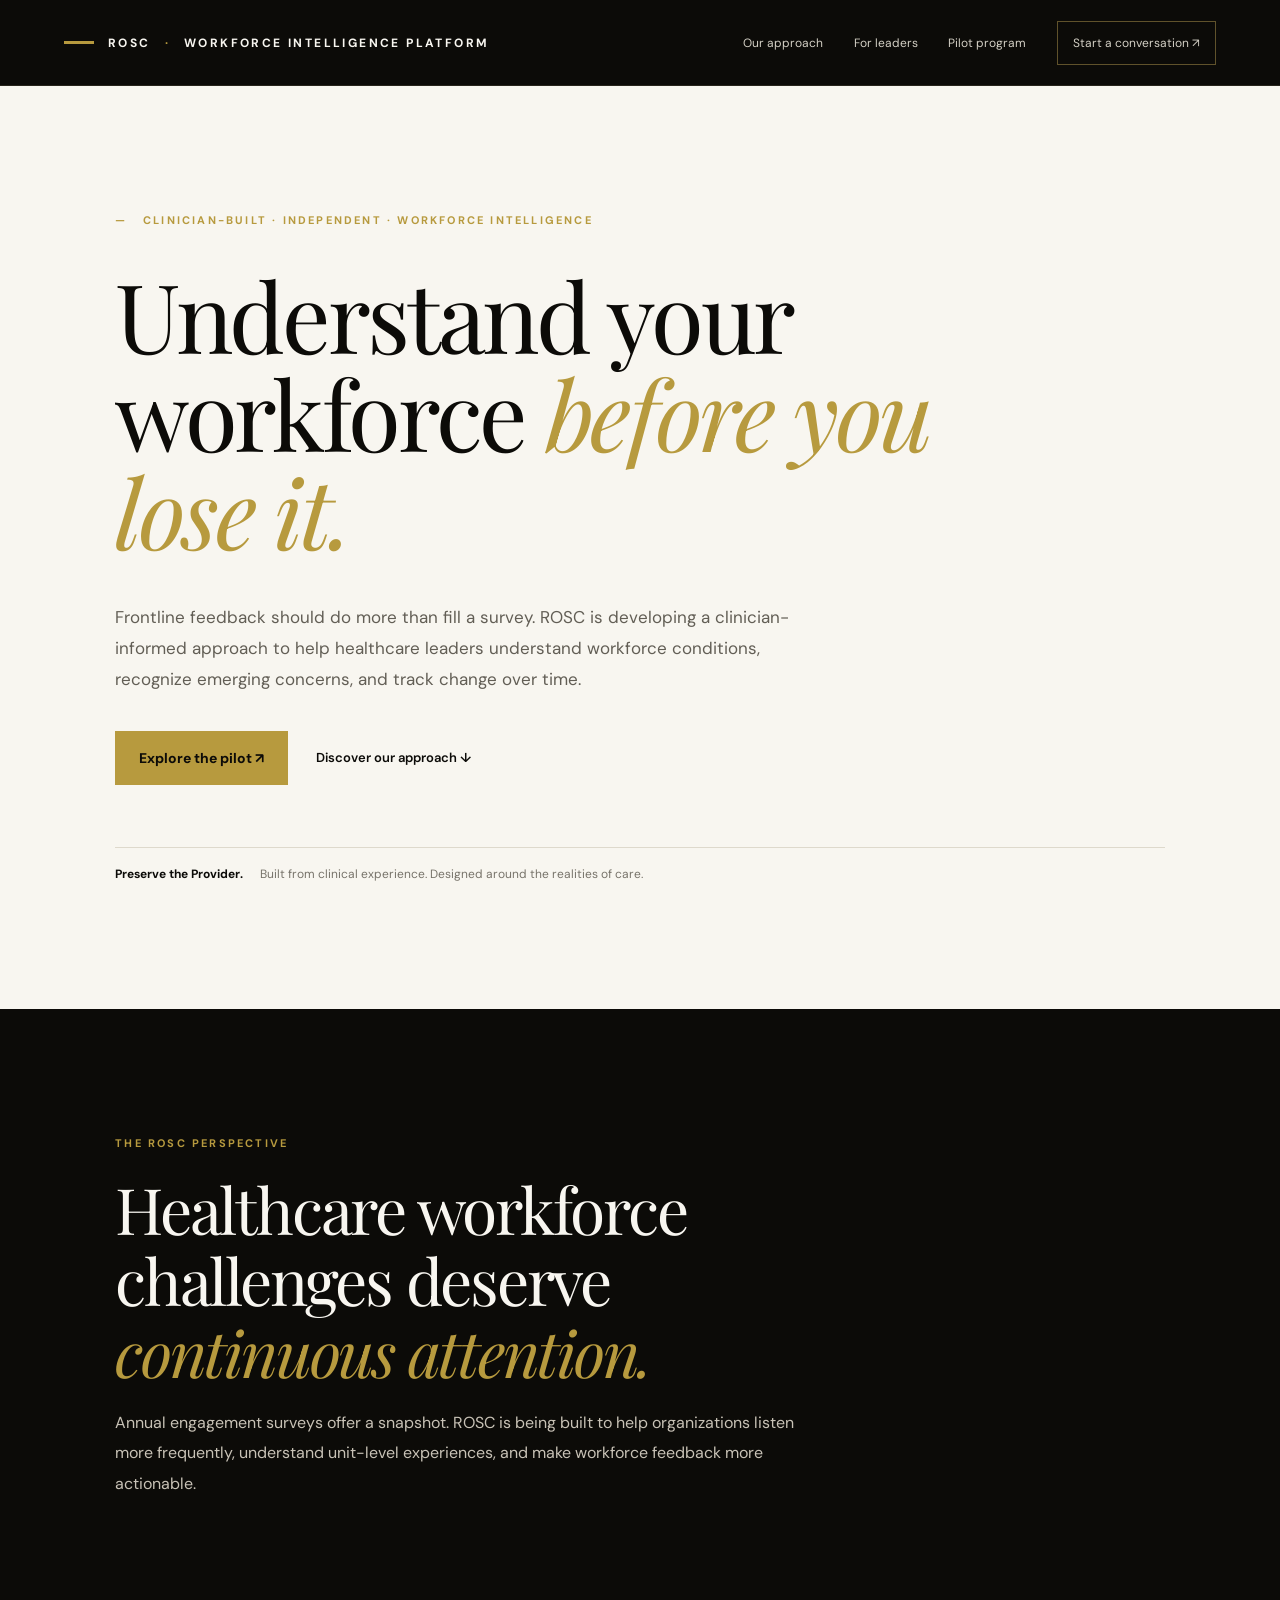
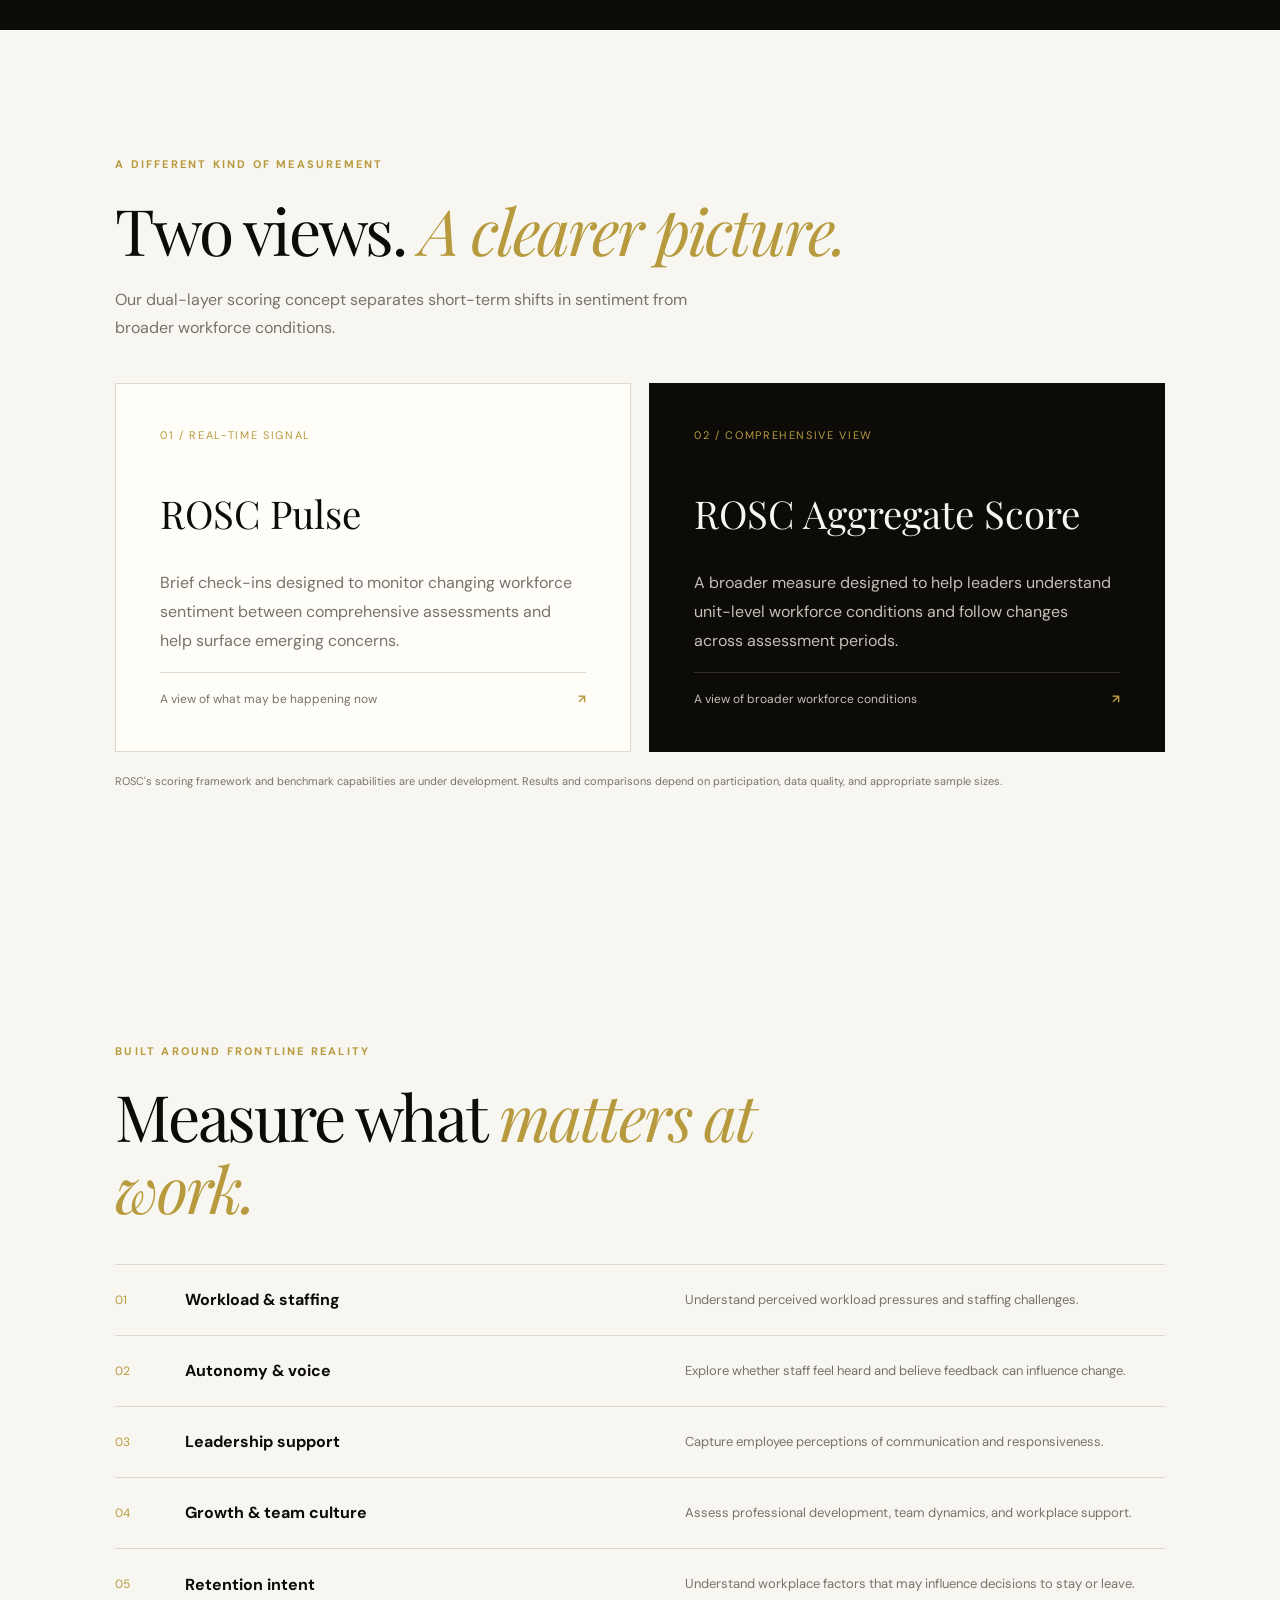
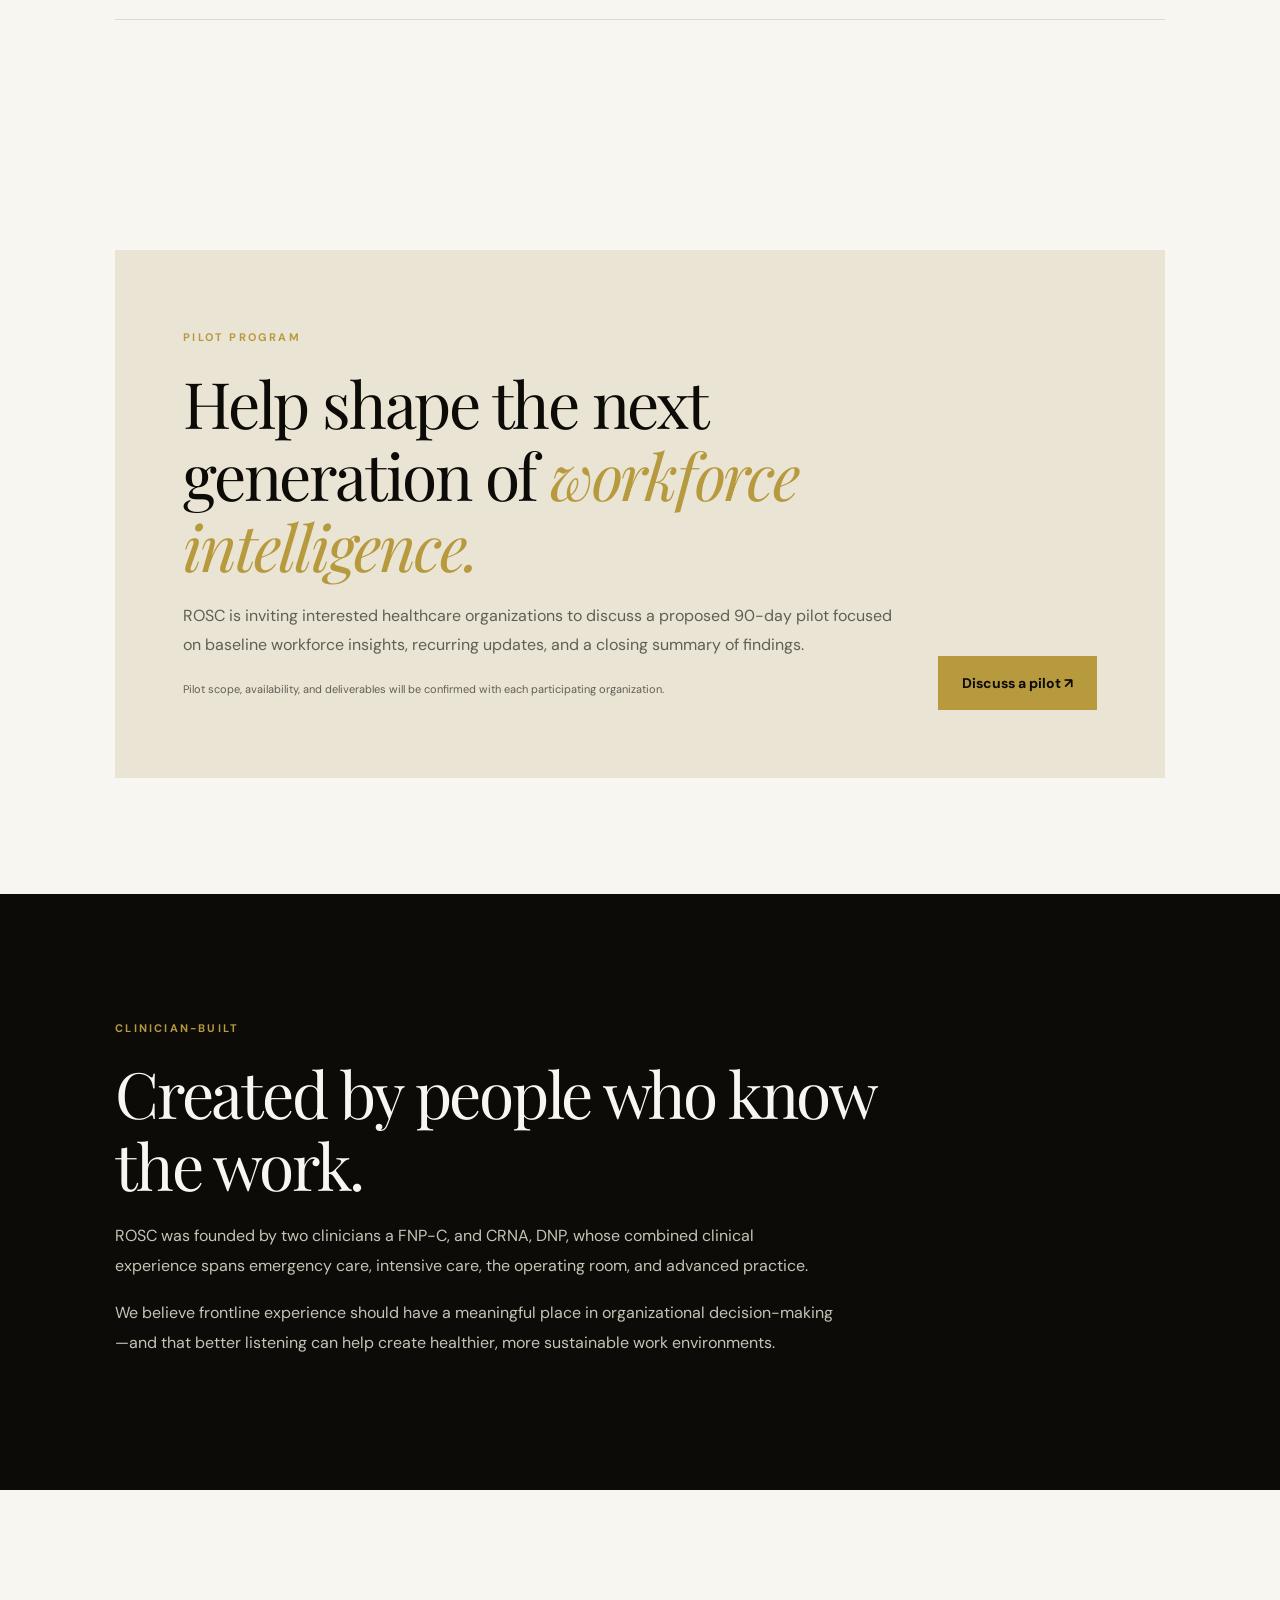
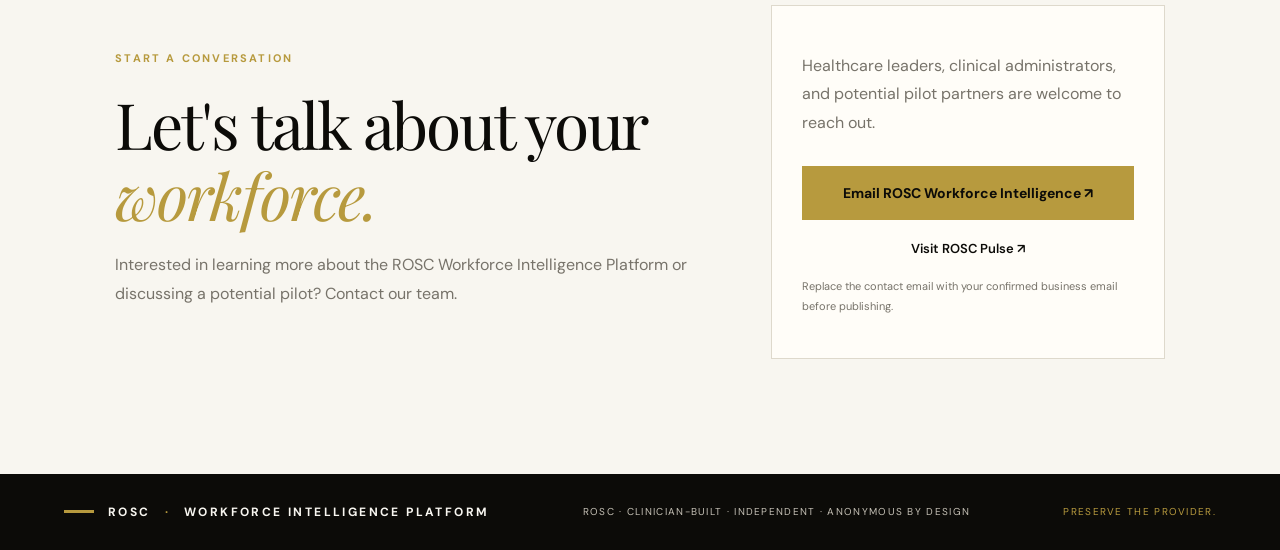
==== index.html @ c9c2f59e "Update index.html" ====
<!doctype html>
<html lang="en"><head>
<meta charset="utf-8"><meta name="viewport" content="width=device-width, initial-scale=1">
<meta name="theme-color" content="#0c0b08">
<meta name="description" content="ROSC Workforce Intelligence Platform helps healthcare organizations understand frontline workforce experiences.">
<title>ROSC Workforce Intelligence Platform | Preserve the Provider</title>
<link rel="preconnect" href="https://fonts.googleapis.com"><link rel="preconnect" href="https://fonts.gstatic.com" crossorigin>
<link href="https://fonts.googleapis.com/css2?family=DM+Sans:wght@400;500;600;700&family=Playfair+Display:wght@400;500&display=swap" rel="stylesheet">
<link rel="stylesheet" href="styles.css"></head><body>
<header class="header"><a class="brand" href="#home"><b></b> ROSC <i>·</i> WORKFORCE INTELLIGENCE PLATFORM</a>
<button class="menu" aria-expanded="false">Menu ☰</button><nav><a href="#approach">Our approach</a><a href="#leaders">For leaders</a><a href="#pilot">Pilot program</a><a class="navcta" href="#contact">Start a conversation ↗</a></nav></header>
<main>
<section class="hero section" id="home"><p class="eyebrow">— &nbsp; CLINICIAN-BUILT · INDEPENDENT · WORKFORCE INTELLIGENCE</p>
<h1>Understand your workforce <em>before you lose it.</em></h1>
<p class="lead">Frontline feedback should do more than fill a survey. ROSC is developing a clinician-informed approach to help healthcare leaders understand workforce conditions, recognize emerging concerns, and track change over time.</p>
<div class="actions"><a class="button" href="#pilot">Explore the pilot ↗</a><a class="textlink" href="#approach">Discover our approach ↓</a></div>
<p class="tagline"><strong>Preserve the Provider.</strong> Built from clinical experience. Designed around the realities of care.</p></section>
<section class="statement section"><p class="eyebrow">THE ROSC PERSPECTIVE</p><h2>Healthcare workforce challenges deserve <em>continuous attention.</em></h2><p>Annual engagement surveys offer a snapshot. ROSC is being built to help organizations listen more frequently, understand unit-level experiences, and make workforce feedback more actionable.</p></section>
<section class="section" id="approach"><div class="heading"><p class="eyebrow">A DIFFERENT KIND OF MEASUREMENT</p><h2>Two views. <em>A clearer picture.</em></h2><p>Our dual-layer scoring concept separates short-term shifts in sentiment from broader workforce conditions.</p></div>
<div class="cards"><article><small>01 / REAL-TIME SIGNAL</small><h3>ROSC Pulse</h3><p>Brief check-ins designed to monitor changing workforce sentiment between comprehensive assessments and help surface emerging concerns.</p><footer>A view of what may be happening now <b>↗</b></footer></article>
<article class="dark"><small>02 / COMPREHENSIVE VIEW</small><h3>ROSC Aggregate Score</h3><p>A broader measure designed to help leaders understand unit-level workforce conditions and follow changes across assessment periods.</p><footer>A view of broader workforce conditions <b>↗</b></footer></article></div>
<p class="fine">ROSC's scoring framework and benchmark capabilities are under development. Results and comparisons depend on participation, data quality, and appropriate sample sizes.</p></section>
<section class="section" id="leaders"><div class="heading"><p class="eyebrow">BUILT AROUND FRONTLINE REALITY</p><h2>Measure what <em>matters at work.</em></h2></div>
<div class="rows"><div><span>01</span><h3>Workload & staffing</h3><p>Understand perceived workload pressures and staffing challenges.</p></div><div><span>02</span><h3>Autonomy & voice</h3><p>Explore whether staff feel heard and believe feedback can influence change.</p></div><div><span>03</span><h3>Leadership support</h3><p>Capture employee perceptions of communication and responsiveness.</p></div><div><span>04</span><h3>Growth & team culture</h3><p>Assess professional development, team dynamics, and workplace support.</p></div><div><span>05</span><h3>Retention intent</h3><p>Understand workplace factors that may influence decisions to stay or leave.</p></div></div></section>
<section class="section" id="pilot"><div class="pilot"><div><p class="eyebrow">PILOT PROGRAM</p><h2>Help shape the next generation of <em>workforce intelligence.</em></h2><p>ROSC is inviting interested healthcare organizations to discuss a proposed 90-day pilot focused on baseline workforce insights, recurring updates, and a closing summary of findings.</p><p class="fine">Pilot scope, availability, and deliverables will be confirmed with each participating organization.</p></div><a class="button" href=mailto:roscwellness1@gmail.com>Discuss a pilot ↗</a></div></section>
<section class="section about"><p class="eyebrow">CLINICIAN-BUILT</p><h2>Created by people who know the work.</h2><p>ROSC was founded by two clinicians a FNP-C, and CRNA, DNP, whose combined clinical experience spans emergency care, intensive care, the operating room, and advanced practice.</p><p>We believe frontline experience should have a meaningful place in organizational decision-making—and that better listening can help create healthier, more sustainable work environments.</p></section>
<section class="section contact" id="contact"><div><p class="eyebrow">START A CONVERSATION</p><h2>Let's talk about your <em>workforce.</em></h2><p>Interested in learning more about the ROSC Workforce Intelligence Platform or discussing a potential pilot? Contact our team.</p></div><div class="contactbox"><p>Healthcare leaders, clinical administrators, and potential pilot partners are welcome to reach out.</p><a class="button full" href="mailto:hello@roscwellness.com?subject=ROSC%20Workforce%20Intelligence%20Platform%20Inquiry">Email ROSC Workforce Intelligence ↗</a><a class="textlink" href="https://rosc-survey-git-main-roscwellness1-6226s-projects.vercel.app/pulse" target="_blank" rel="noopener">Visit ROSC Pulse ↗</a><p class="fine">Replace the contact email with your confirmed business email before publishing.</p></div></section>
</main><footer class="sitefooter"><a class="brand" href="#home"><b></b> ROSC <i>·</i> WORKFORCE INTELLIGENCE PLATFORM</a><p>ROSC · CLINICIAN-BUILT · INDEPENDENT · ANONYMOUS BY DESIGN</p><span>PRESERVE THE PROVIDER.</span></footer><script src="script.js"></script></body></html>
---- styles.css ----
:root{--ink:#0c0b08;--cream:#f8f6f0;--gold:#b79a3e;--muted:#77736a;--line:#ded9cc;--white:#fffdf8}*{box-sizing:border-box}html{scroll-behavior:smooth;scroll-padding-top:80px}body{margin:0;background:var(--cream);color:var(--ink);font-family:"DM Sans",Arial,sans-serif}a{color:inherit;text-decoration:none}.header{min-height:86px;padding:0 clamp(22px,5vw,76px);display:flex;align-items:center;justify-content:space-between;gap:20px;background:var(--ink);color:var(--cream);border-bottom:1px solid #28251c}.brand{display:flex;align-items:center;gap:14px;font-size:12px;font-weight:700;letter-spacing:.2em;white-space:nowrap}.brand b{width:30px;height:3px;background:var(--gold);display:inline-block}.brand i{color:var(--gold);font-style:normal}.header nav{display:flex;align-items:center;gap:clamp(14px,2.4vw,32px);font-size:12px;color:#d4d0c5}.header nav a:hover,.textlink:hover{color:var(--gold)}.navcta{border:1px solid #60522b;padding:13px 15px}.menu{display:none}.section{padding:clamp(68px,9vw,128px) clamp(24px,9vw,140px)}.hero{min-height:630px;display:flex;flex-direction:column;justify-content:center;align-items:flex-start}.eyebrow{color:var(--gold);font-size:11px;line-height:1.6;font-weight:700;letter-spacing:.2em;text-transform:uppercase}.hero h1,h2{font-family:"Playfair Display",Georgia,serif;font-weight:400;letter-spacing:-.035em}.hero h1{max-width:920px;font-size:clamp(48px,7.5vw,98px);line-height:1.02;margin:25px 0}.hero h1 em,h2 em{color:var(--gold);font-weight:400}.lead{max-width:680px;color:#625e55;font-size:17px;line-height:1.85}.actions{display:flex;align-items:center;gap:28px;flex-wrap:wrap;margin-top:18px}.button{display:inline-flex;align-items:center;justify-content:center;padding:18px 24px;background:var(--gold);color:var(--ink);font-weight:700;font-size:14px}.button:hover{background:#c8aa4d}.textlink{font-size:13px;font-weight:600}.tagline{margin-top:62px;padding-top:18px;border-top:1px solid var(--line);width:100%;color:var(--muted);font-size:12px}.tagline strong{color:var(--ink);margin-right:14px}.statement,.about{background:var(--ink);color:var(--cream)}h2{font-size:clamp(38px,5.3vw,64px);line-height:1.12;margin:20px 0}.statement h2,.statement>p:last-child,.about>p:not(.eyebrow){max-width:720px}.statement>p:last-child,.about>p:not(.eyebrow){color:#c8c2b6;line-height:1.9}.heading{max-width:780px;margin-bottom:40px}.heading>p:last-child{color:var(--muted);line-height:1.8;max-width:600px}.cards{display:grid;grid-template-columns:1fr 1fr;gap:18px}.cards article{padding:clamp(24px,4vw,44px);border:1px solid var(--line);background:var(--white);min-height:320px;display:flex;flex-direction:column}.cards article.dark{background:var(--ink);color:var(--cream);border-color:var(--ink)}.cards small{color:var(--gold);font-size:11px;letter-spacing:.15em}.cards h3{font:400 clamp(29px,3vw,39px) "Playfair Display",Georgia,serif;margin:45px 0 14px}.cards article>p{color:var(--muted);line-height:1.8}.cards .dark>p{color:#c5c0b5}.cards footer{margin-top:auto;padding-top:18px;border-top:1px solid var(--line);font-size:12px;color:var(--muted);display:flex;justify-content:space-between;gap:10px}.cards .dark footer{border-color:#353127;color:#c5c0b5}.cards footer b{color:var(--gold)}.fine{font-size:11px;color:var(--muted);line-height:1.7;margin-top:20px}.rows{border-top:1px solid var(--line)}.rows>div{display:grid;grid-template-columns:50px 1fr 1fr;gap:20px;align-items:center;padding:24px 0;border-bottom:1px solid var(--line)}.rows span{color:var(--gold);font-size:12px}.rows h3{font-size:16px;margin:0}.rows p{color:var(--muted);font-size:13px;line-height:1.7;margin:0}.pilot{background:#eae4d4;padding:clamp(28px,6vw,68px);display:flex;align-items:flex-end;justify-content:space-between;gap:30px}.pilot>div{max-width:720px}.pilot p:not(.eyebrow){color:#625e55;line-height:1.8}.about h2{max-width:760px}.contact{display:grid;grid-template-columns:1.2fr .8fr;gap:65px;align-items:center}.contact>div>p:not(.eyebrow){color:var(--muted);line-height:1.8}.contactbox{border:1px solid var(--line);padding:30px;background:var(--white)}.contactbox>p:first-child{color:#625e55;line-height:1.7}.full{width:100%;margin:12px 0 20px}.contactbox .textlink{display:block;text-align:center}.sitefooter{background:var(--ink);color:var(--cream);padding:30px clamp(24px,5vw,76px);display:flex;align-items:center;justify-content:space-between;gap:20px;flex-wrap:wrap}.sitefooter p,.sitefooter>span{font-size:10px;letter-spacing:.13em;margin:0;color:#c5c0b5}.sitefooter>span{color:var(--gold)}@media(max-width:800px){.header{min-height:76px}.brand{font-size:10px;letter-spacing:.13em;gap:9px}.brand b{width:22px}.menu{display:block;background:none;border:1px solid #4d4737;color:var(--cream);padding:10px}.header nav{display:none;position:absolute;z-index:4;top:76px;left:0;right:0;background:var(--ink);padding:20px 24px 26px;flex-direction:column;align-items:stretch}.header nav.open{display:flex}.header nav a{padding:12px 0}.header nav .navcta{padding:14px}.hero{min-height:590px}.cards{grid-template-columns:1fr}.rows>div{grid-template-columns:30px 1fr;gap:10px 14px}.rows p{grid-column:2}.pilot{align-items:flex-start;flex-direction:column}.contact{grid-template-columns:1fr;gap:25px}.sitefooter{align-items:flex-start;flex-direction:column}}@media(prefers-reduced-motion:reduce){html{scroll-behavior:auto}}
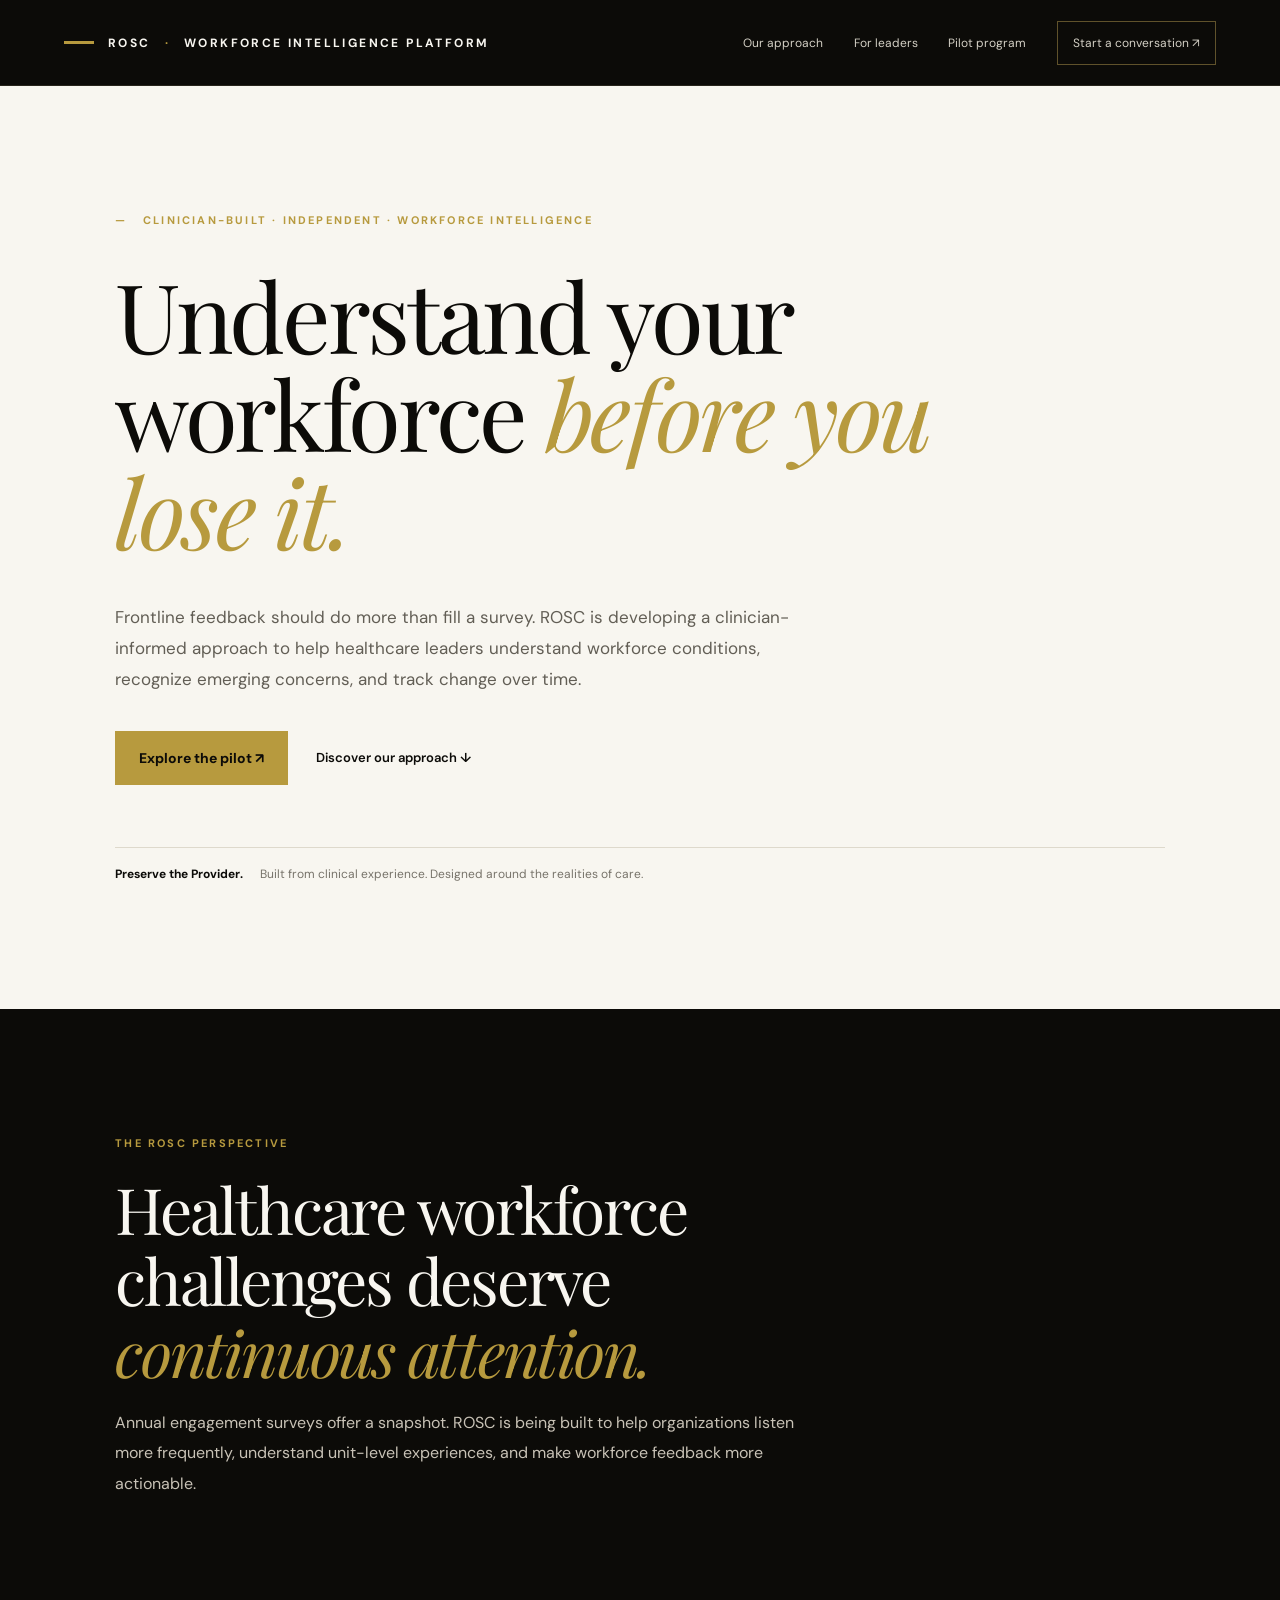
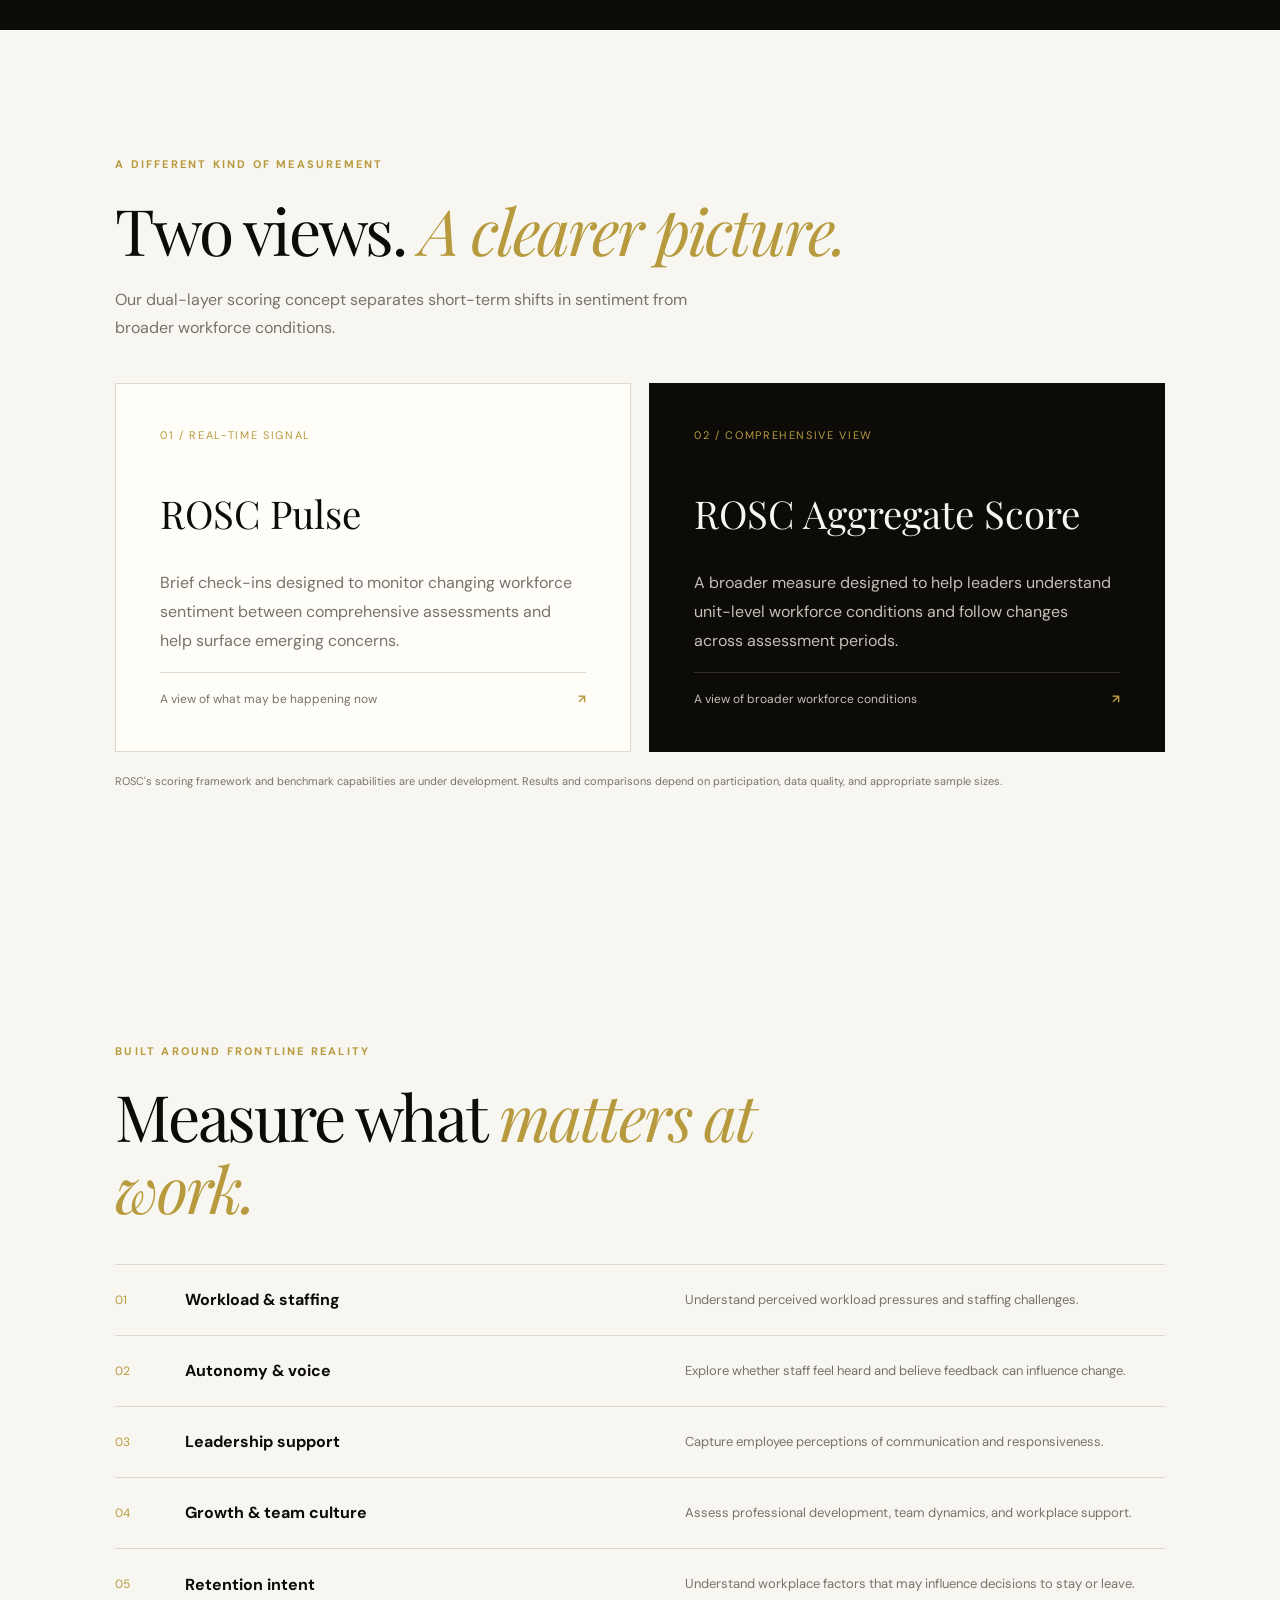
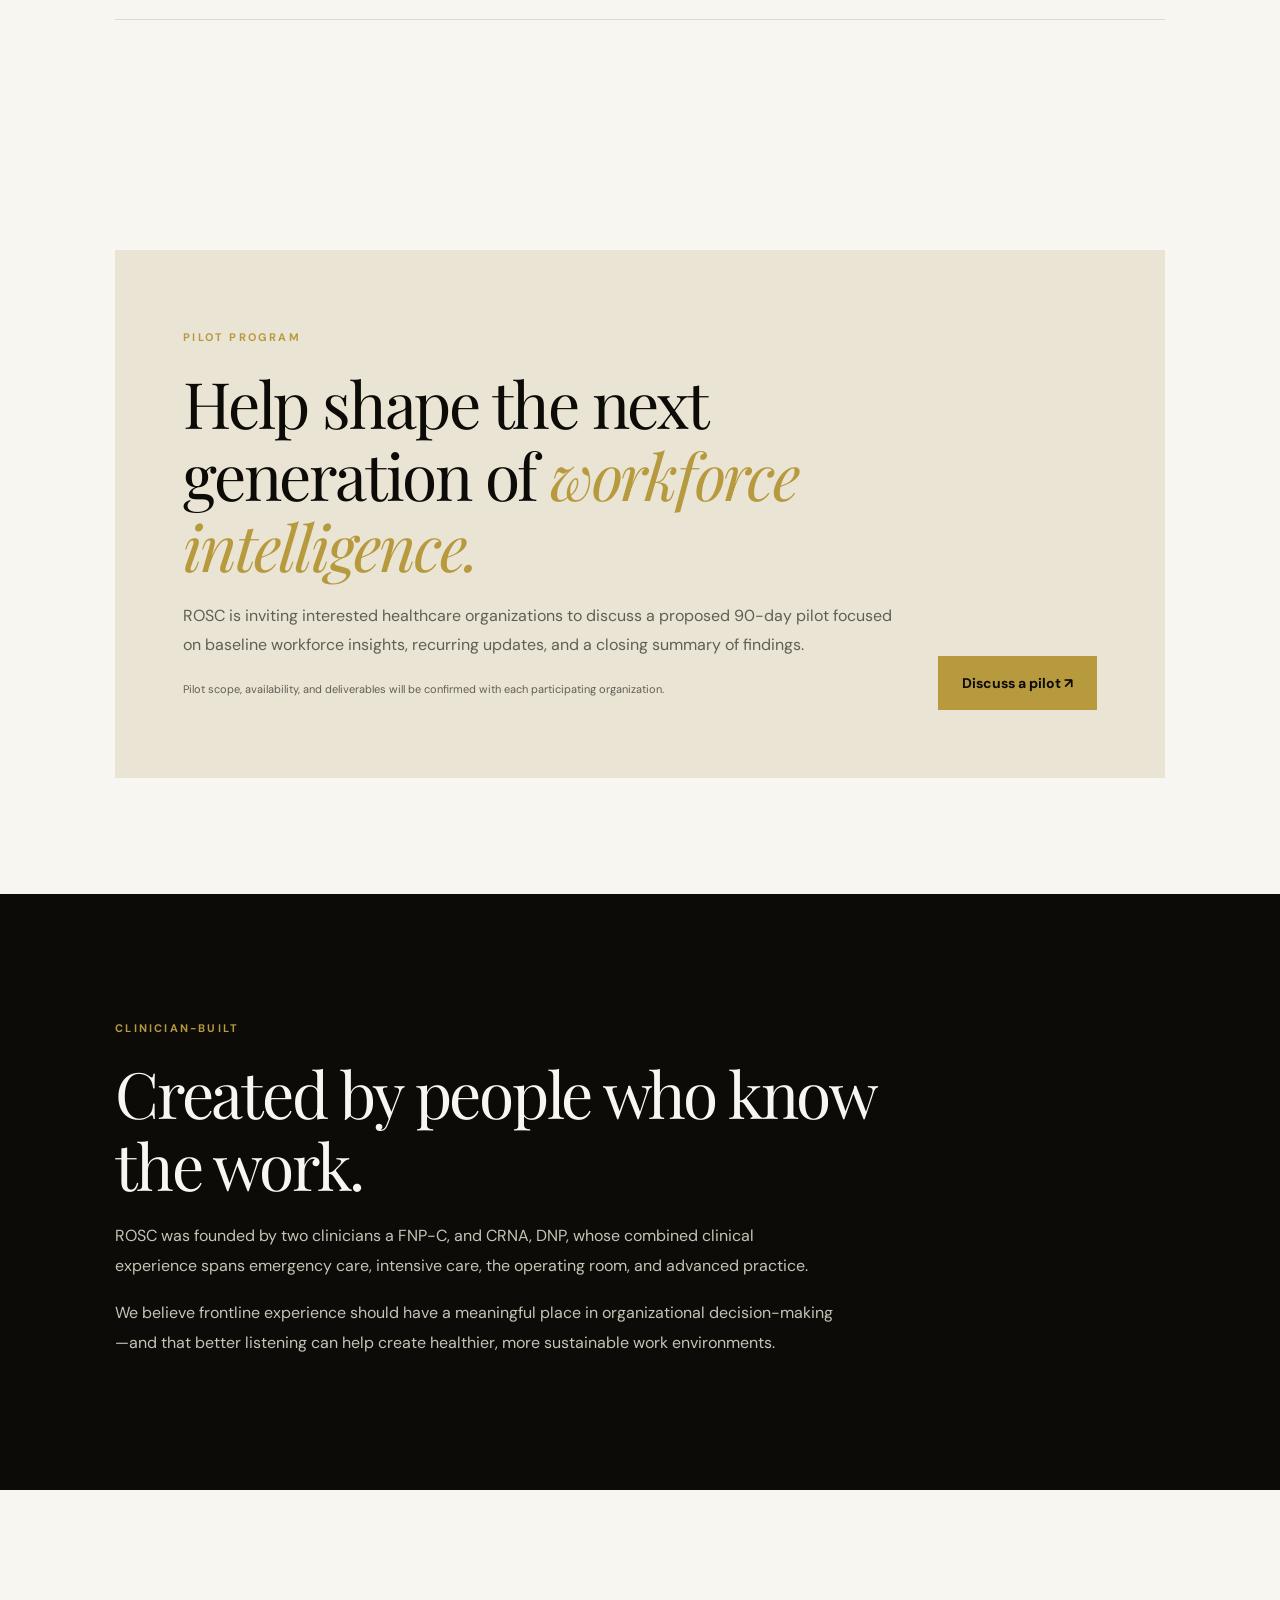
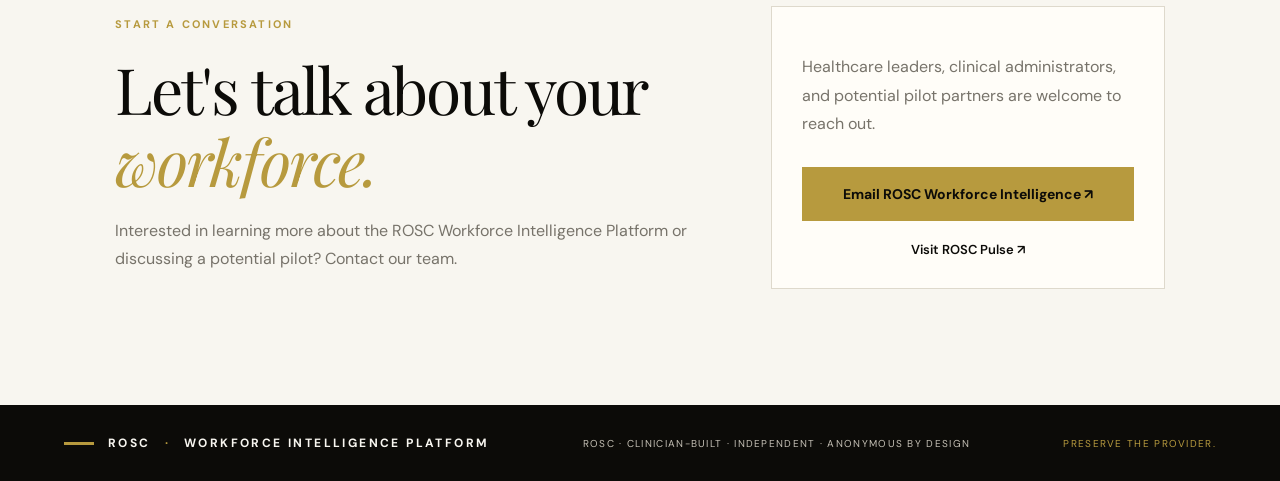
==== commit 96f8306e: "Update index.html" ====
--- a/index.html
+++ b/index.html
@@ -24,5 +24,5 @@
 <div class="rows"><div><span>01</span><h3>Workload & staffing</h3><p>Understand perceived workload pressures and staffing challenges.</p></div><div><span>02</span><h3>Autonomy & voice</h3><p>Explore whether staff feel heard and believe feedback can influence change.</p></div><div><span>03</span><h3>Leadership support</h3><p>Capture employee perceptions of communication and responsiveness.</p></div><div><span>04</span><h3>Growth & team culture</h3><p>Assess professional development, team dynamics, and workplace support.</p></div><div><span>05</span><h3>Retention intent</h3><p>Understand workplace factors that may influence decisions to stay or leave.</p></div></div></section>
 <section class="section" id="pilot"><div class="pilot"><div><p class="eyebrow">PILOT PROGRAM</p><h2>Help shape the next generation of <em>workforce intelligence.</em></h2><p>ROSC is inviting interested healthcare organizations to discuss a proposed 90-day pilot focused on baseline workforce insights, recurring updates, and a closing summary of findings.</p><p class="fine">Pilot scope, availability, and deliverables will be confirmed with each participating organization.</p></div><a class="button" href=mailto:roscwellness1@gmail.com>Discuss a pilot ↗</a></div></section>
 <section class="section about"><p class="eyebrow">CLINICIAN-BUILT</p><h2>Created by people who know the work.</h2><p>ROSC was founded by two clinicians a FNP-C, and CRNA, DNP, whose combined clinical experience spans emergency care, intensive care, the operating room, and advanced practice.</p><p>We believe frontline experience should have a meaningful place in organizational decision-making—and that better listening can help create healthier, more sustainable work environments.</p></section>
-<section class="section contact" id="contact"><div><p class="eyebrow">START A CONVERSATION</p><h2>Let's talk about your <em>workforce.</em></h2><p>Interested in learning more about the ROSC Workforce Intelligence Platform or discussing a potential pilot? Contact our team.</p></div><div class="contactbox"><p>Healthcare leaders, clinical administrators, and potential pilot partners are welcome to reach out.</p><a class="button full" href="mailto:hello@roscwellness.com?subject=ROSC%20Workforce%20Intelligence%20Platform%20Inquiry">Email ROSC Workforce Intelligence ↗</a><a class="textlink" href="https://rosc-survey-git-main-roscwellness1-6226s-projects.vercel.app/pulse" target="_blank" rel="noopener">Visit ROSC Pulse ↗</a><p class="fine">Replace the contact email with your confirmed business email before publishing.</p></div></section>
+<section class="section contact" id="contact"><div><p class="eyebrow">START A CONVERSATION</p><h2>Let's talk about your <em>workforce.</em></h2><p>Interested in learning more about the ROSC Workforce Intelligence Platform or discussing a potential pilot? Contact our team.</p></div><div class="contactbox"><p>Healthcare leaders, clinical administrators, and potential pilot partners are welcome to reach out.</p><a class="button full" href="mailto:roscwellness1@gmail.com?subject=ROSC%20Workforce%20Intelligence%20Platform%20Inquiry">Email ROSC Workforce Intelligence ↗</a><a class="textlink" href="https://rosc-survey-git-main-roscwellness1-6226s-projects.vercel.app/pulse" target="_blank" rel="noopener">Visit ROSC Pulse ↗</a></div></section>
 </main><footer class="sitefooter"><a class="brand" href="#home"><b></b> ROSC <i>·</i> WORKFORCE INTELLIGENCE PLATFORM</a><p>ROSC · CLINICIAN-BUILT · INDEPENDENT · ANONYMOUS BY DESIGN</p><span>PRESERVE THE PROVIDER.</span></footer><script src="script.js"></script></body></html>
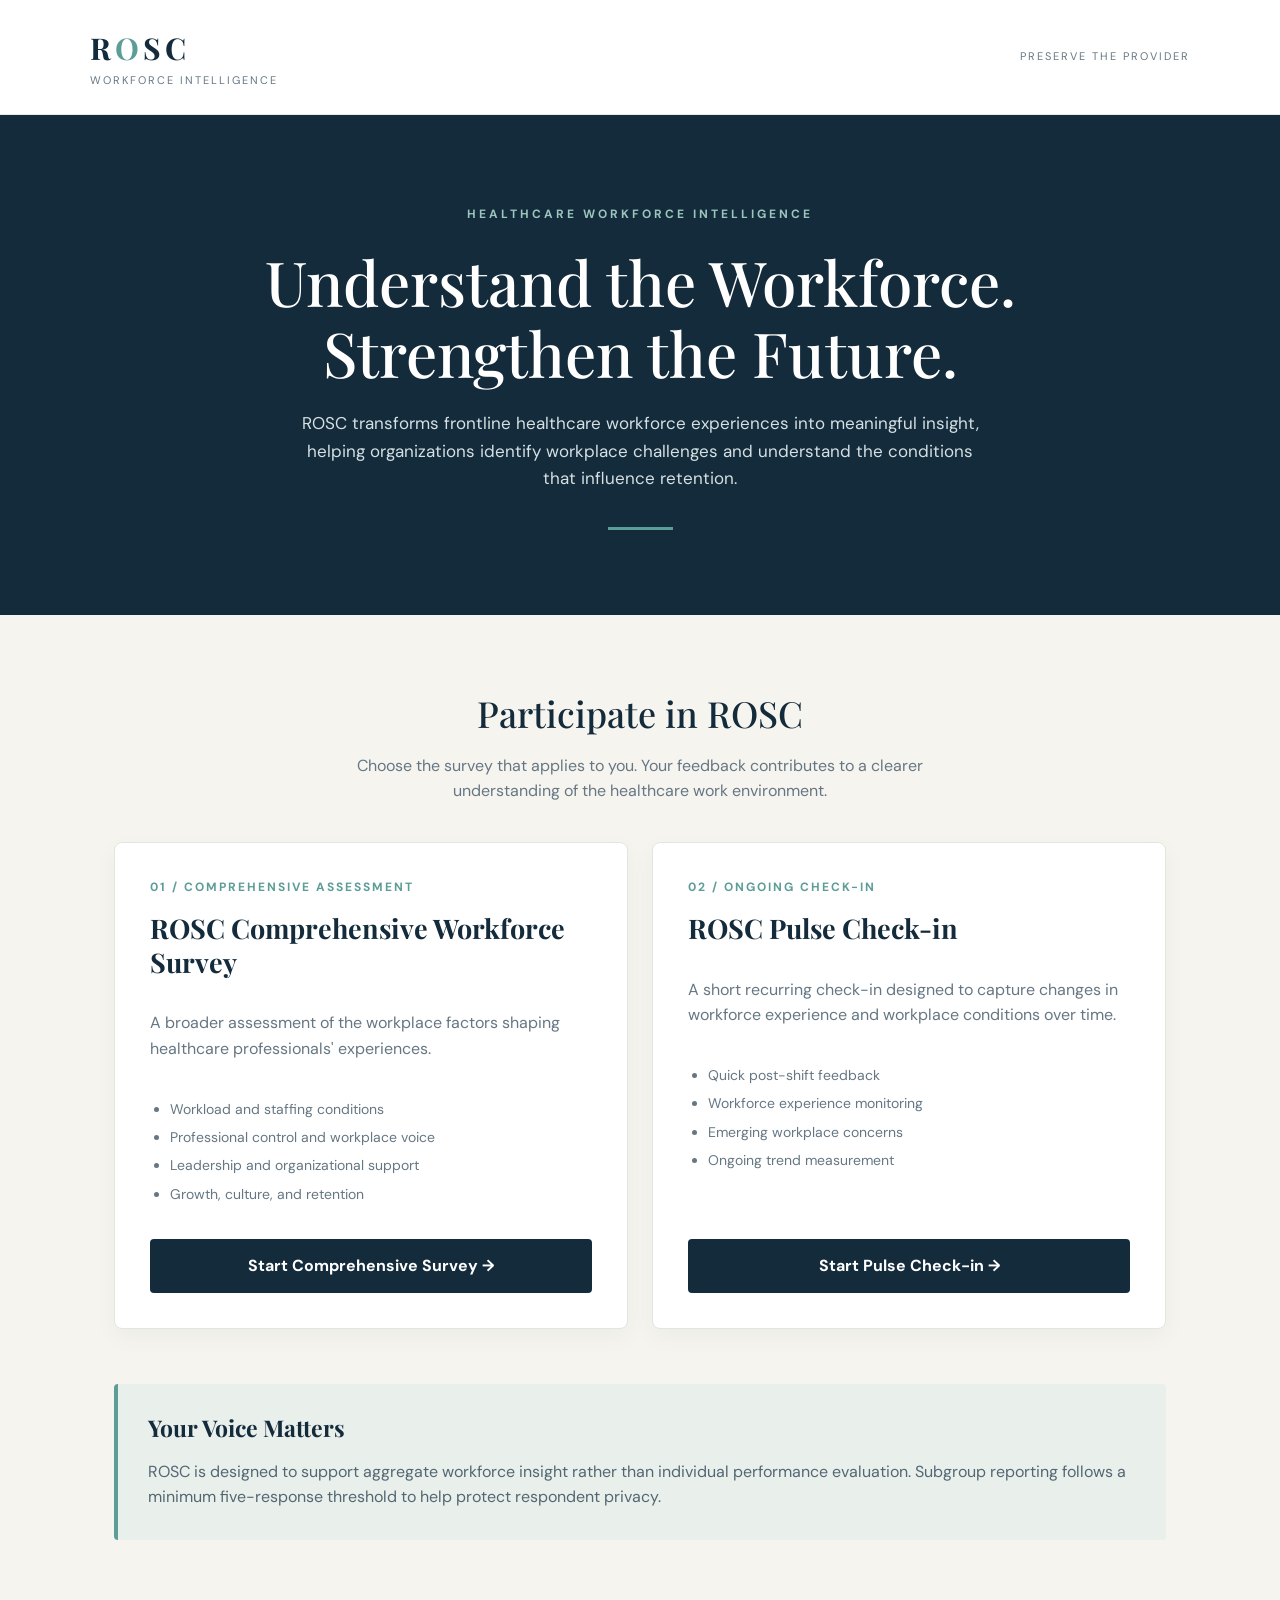
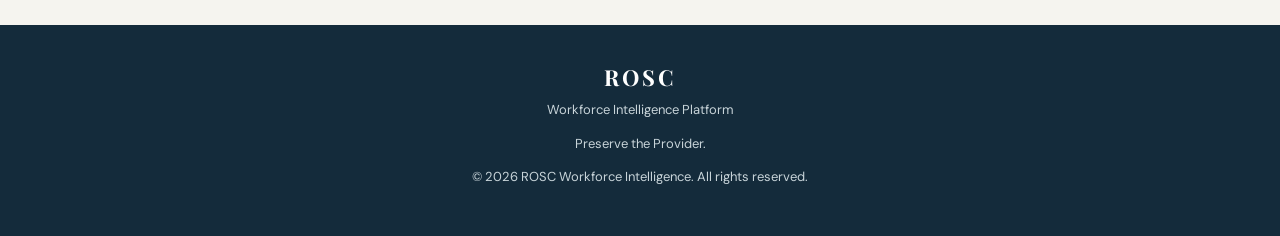
==== commit 0f8eedcb: "Update index.html Redesign ROSC homepage with survey links" ====
--- a/index.html
+++ b/index.html
@@ -1,28 +1,309 @@
-<!doctype html>
-<html lang="en"><head>
-<meta charset="utf-8"><meta name="viewport" content="width=device-width, initial-scale=1">
-<meta name="theme-color" content="#0c0b08">
-<meta name="description" content="ROSC Workforce Intelligence Platform helps healthcare organizations understand frontline workforce experiences.">
-<title>ROSC Workforce Intelligence Platform | Preserve the Provider</title>
-<link rel="preconnect" href="https://fonts.googleapis.com"><link rel="preconnect" href="https://fonts.gstatic.com" crossorigin>
-<link href="https://fonts.googleapis.com/css2?family=DM+Sans:wght@400;500;600;700&family=Playfair+Display:wght@400;500&display=swap" rel="stylesheet">
-<link rel="stylesheet" href="styles.css"></head><body>
-<header class="header"><a class="brand" href="#home"><b></b> ROSC <i>·</i> WORKFORCE INTELLIGENCE PLATFORM</a>
-<button class="menu" aria-expanded="false">Menu ☰</button><nav><a href="#approach">Our approach</a><a href="#leaders">For leaders</a><a href="#pilot">Pilot program</a><a class="navcta" href="#contact">Start a conversation ↗</a></nav></header>
-<main>
-<section class="hero section" id="home"><p class="eyebrow">— &nbsp; CLINICIAN-BUILT · INDEPENDENT · WORKFORCE INTELLIGENCE</p>
-<h1>Understand your workforce <em>before you lose it.</em></h1>
-<p class="lead">Frontline feedback should do more than fill a survey. ROSC is developing a clinician-informed approach to help healthcare leaders understand workforce conditions, recognize emerging concerns, and track change over time.</p>
-<div class="actions"><a class="button" href="#pilot">Explore the pilot ↗</a><a class="textlink" href="#approach">Discover our approach ↓</a></div>
-<p class="tagline"><strong>Preserve the Provider.</strong> Built from clinical experience. Designed around the realities of care.</p></section>
-<section class="statement section"><p class="eyebrow">THE ROSC PERSPECTIVE</p><h2>Healthcare workforce challenges deserve <em>continuous attention.</em></h2><p>Annual engagement surveys offer a snapshot. ROSC is being built to help organizations listen more frequently, understand unit-level experiences, and make workforce feedback more actionable.</p></section>
-<section class="section" id="approach"><div class="heading"><p class="eyebrow">A DIFFERENT KIND OF MEASUREMENT</p><h2>Two views. <em>A clearer picture.</em></h2><p>Our dual-layer scoring concept separates short-term shifts in sentiment from broader workforce conditions.</p></div>
-<div class="cards"><article><small>01 / REAL-TIME SIGNAL</small><h3>ROSC Pulse</h3><p>Brief check-ins designed to monitor changing workforce sentiment between comprehensive assessments and help surface emerging concerns.</p><footer>A view of what may be happening now <b>↗</b></footer></article>
-<article class="dark"><small>02 / COMPREHENSIVE VIEW</small><h3>ROSC Aggregate Score</h3><p>A broader measure designed to help leaders understand unit-level workforce conditions and follow changes across assessment periods.</p><footer>A view of broader workforce conditions <b>↗</b></footer></article></div>
-<p class="fine">ROSC's scoring framework and benchmark capabilities are under development. Results and comparisons depend on participation, data quality, and appropriate sample sizes.</p></section>
-<section class="section" id="leaders"><div class="heading"><p class="eyebrow">BUILT AROUND FRONTLINE REALITY</p><h2>Measure what <em>matters at work.</em></h2></div>
-<div class="rows"><div><span>01</span><h3>Workload & staffing</h3><p>Understand perceived workload pressures and staffing challenges.</p></div><div><span>02</span><h3>Autonomy & voice</h3><p>Explore whether staff feel heard and believe feedback can influence change.</p></div><div><span>03</span><h3>Leadership support</h3><p>Capture employee perceptions of communication and responsiveness.</p></div><div><span>04</span><h3>Growth & team culture</h3><p>Assess professional development, team dynamics, and workplace support.</p></div><div><span>05</span><h3>Retention intent</h3><p>Understand workplace factors that may influence decisions to stay or leave.</p></div></div></section>
-<section class="section" id="pilot"><div class="pilot"><div><p class="eyebrow">PILOT PROGRAM</p><h2>Help shape the next generation of <em>workforce intelligence.</em></h2><p>ROSC is inviting interested healthcare organizations to discuss a proposed 90-day pilot focused on baseline workforce insights, recurring updates, and a closing summary of findings.</p><p class="fine">Pilot scope, availability, and deliverables will be confirmed with each participating organization.</p></div><a class="button" href=mailto:roscwellness1@gmail.com>Discuss a pilot ↗</a></div></section>
-<section class="section about"><p class="eyebrow">CLINICIAN-BUILT</p><h2>Created by people who know the work.</h2><p>ROSC was founded by two clinicians a FNP-C, and CRNA, DNP, whose combined clinical experience spans emergency care, intensive care, the operating room, and advanced practice.</p><p>We believe frontline experience should have a meaningful place in organizational decision-making—and that better listening can help create healthier, more sustainable work environments.</p></section>
-<section class="section contact" id="contact"><div><p class="eyebrow">START A CONVERSATION</p><h2>Let's talk about your <em>workforce.</em></h2><p>Interested in learning more about the ROSC Workforce Intelligence Platform or discussing a potential pilot? Contact our team.</p></div><div class="contactbox"><p>Healthcare leaders, clinical administrators, and potential pilot partners are welcome to reach out.</p><a class="button full" href="mailto:roscwellness1@gmail.com?subject=ROSC%20Workforce%20Intelligence%20Platform%20Inquiry">Email ROSC Workforce Intelligence ↗</a><a class="textlink" href="https://rosc-survey-git-main-roscwellness1-6226s-projects.vercel.app/pulse" target="_blank" rel="noopener">Visit ROSC Pulse ↗</a></div></section>
-</main><footer class="sitefooter"><a class="brand" href="#home"><b></b> ROSC <i>·</i> WORKFORCE INTELLIGENCE PLATFORM</a><p>ROSC · CLINICIAN-BUILT · INDEPENDENT · ANONYMOUS BY DESIGN</p><span>PRESERVE THE PROVIDER.</span></footer><script src="script.js"></script></body></html>
+
+<!DOCTYPE html>
+<html lang="en">
+<head>
+  <meta charset="UTF-8">
+  <meta name="viewport" content="width=device-width, initial-scale=1.0">
+  <meta name="description" content="ROSC Workforce Intelligence helps healthcare organizations understand workforce conditions, identify burnout drivers, and strengthen provider retention.">
+  <title>ROSC | Workforce Intelligence</title>
+  <link rel="preconnect" href="https://fonts.googleapis.com">
+  <link rel="preconnect" href="https://fonts.gstatic.com" crossorigin>
+  <link href="https://fonts.googleapis.com/css2?family=DM+Sans:wght@400;500;600;700&family=Playfair+Display:wght@500;600;700&display=swap" rel="stylesheet">
+  <style>
+    :root {
+      --navy: #142b3b;
+      --navy-light: #203e50;
+      --teal: #5d9d98;
+      --cream: #f5f4ef;
+      --white: #ffffff;
+      --muted: #667783;
+    }
+
+    * { box-sizing: border-box; }
+
+    body {
+      margin: 0;
+      font-family: 'DM Sans', sans-serif;
+      color: var(--navy);
+      background: var(--cream);
+      line-height: 1.6;
+    }
+
+    header {
+      padding: 24px 7%;
+      display: flex;
+      justify-content: space-between;
+      align-items: center;
+      background: var(--white);
+      border-bottom: 1px solid #e7e9e7;
+    }
+
+    .brand {
+      font-family: 'Playfair Display', serif;
+      font-size: 30px;
+      font-weight: 700;
+      letter-spacing: 4px;
+    }
+
+    .brand span { color: var(--teal); }
+
+    .tagline {
+      font-size: 11px;
+      letter-spacing: 2px;
+      color: var(--muted);
+      text-transform: uppercase;
+    }
+
+    .hero {
+      background: var(--navy);
+      color: white;
+      padding: 90px 8% 85px;
+      text-align: center;
+    }
+
+    .eyebrow {
+      color: #9bc5bd;
+      text-transform: uppercase;
+      letter-spacing: 3px;
+      font-size: 12px;
+      font-weight: 700;
+    }
+
+    h1 {
+      font-family: 'Playfair Display', serif;
+      font-size: clamp(38px, 6vw, 62px);
+      line-height: 1.15;
+      max-width: 850px;
+      margin: 22px auto;
+      font-weight: 500;
+    }
+
+    .hero p {
+      max-width: 680px;
+      margin: 0 auto;
+      color: #d4e0e3;
+      font-size: 17px;
+    }
+
+    .hero-line {
+      width: 65px;
+      height: 3px;
+      background: var(--teal);
+      margin: 35px auto 0;
+    }
+
+    main {
+      max-width: 1100px;
+      margin: auto;
+      padding: 70px 24px 85px;
+    }
+
+    .section-heading { text-align: center; margin-bottom: 38px; }
+
+    h2 {
+      font-family: 'Playfair Display', serif;
+      font-size: 36px;
+      font-weight: 500;
+      margin: 0 0 10px;
+    }
+
+    .section-heading p {
+      color: var(--muted);
+      max-width: 620px;
+      margin: auto;
+    }
+
+    .survey-grid {
+      display: grid;
+      grid-template-columns: repeat(2, minmax(0, 1fr));
+      gap: 24px;
+    }
+
+    .survey-card {
+      background: white;
+      border: 1px solid #e2e6e3;
+      border-radius: 8px;
+      padding: 35px;
+      display: flex;
+      flex-direction: column;
+      min-height: 330px;
+      box-shadow: 0 8px 25px rgba(20,43,59,.04);
+    }
+
+    .number {
+      color: var(--teal);
+      font-size: 12px;
+      font-weight: 700;
+      letter-spacing: 2px;
+      text-transform: uppercase;
+    }
+
+    h3 {
+      font-family: 'Playfair Display', serif;
+      font-size: 27px;
+      line-height: 1.25;
+      margin: 15px 0;
+    }
+
+    .survey-card p { color: var(--muted); }
+
+    .survey-card ul {
+      padding-left: 20px;
+      color: var(--muted);
+      font-size: 14px;
+      margin-bottom: 28px;
+    }
+
+    .survey-card li { margin: 6px 0; }
+
+    .survey-link {
+      display: inline-block;
+      margin-top: auto;
+      padding: 14px 20px;
+      text-align: center;
+      text-decoration: none;
+      color: white;
+      background: var(--navy);
+      border-radius: 4px;
+      font-weight: 700;
+      transition: background .2s ease;
+    }
+
+    .survey-link:hover { background: var(--teal); }
+
+    .survey-link:focus-visible {
+      outline: 3px solid var(--teal);
+      outline-offset: 4px;
+    }
+
+    .privacy {
+      margin-top: 55px;
+      padding: 30px;
+      background: #e9efeb;
+      border-left: 4px solid var(--teal);
+      border-radius: 4px;
+    }
+
+    .privacy h3 { font-size: 23px; margin-top: 0; }
+    .privacy p { color: #536773; margin-bottom: 0; }
+
+    footer {
+      background: var(--navy);
+      color: #c8d4d9;
+      text-align: center;
+      padding: 35px 20px;
+      font-size: 13px;
+    }
+
+    footer strong {
+      display: block;
+      color: white;
+      font-family: 'Playfair Display', serif;
+      font-size: 22px;
+      letter-spacing: 3px;
+      margin-bottom: 5px;
+    }
+
+    @media (max-width: 700px) {
+      header { padding: 20px 6%; }
+      .survey-grid { grid-template-columns: 1fr; }
+      .hero { padding: 70px 7%; }
+      main { padding: 55px 18px; }
+      .survey-card { padding: 27px; }
+      .tagline { font-size: 9px; letter-spacing: 1px; }
+    }
+  </style>
+</head>
+
+<body>
+  <header>
+    <div>
+      <div class="brand">R<span>O</span>SC</div>
+      <div class="tagline">Workforce Intelligence</div>
+    </div>
+    <div class="tagline">Preserve the Provider</div>
+  </header>
+
+  <section class="hero">
+    <div class="eyebrow">Healthcare Workforce Intelligence</div>
+    <h1>Understand the Workforce.<br>Strengthen the Future.</h1>
+    <p>
+      ROSC transforms frontline healthcare workforce experiences into
+      meaningful insight, helping organizations identify workplace
+      challenges and understand the conditions that influence retention.
+    </p>
+    <div class="hero-line"></div>
+  </section>
+
+  <main>
+    <section class="section-heading">
+      <h2>Participate in ROSC</h2>
+      <p>
+        Choose the survey that applies to you. Your feedback contributes
+        to a clearer understanding of the healthcare work environment.
+      </p>
+    </section>
+
+    <section class="survey-grid">
+      <article class="survey-card">
+        <div class="number">01 / Comprehensive Assessment</div>
+        <h3>ROSC Comprehensive Workforce Survey</h3>
+        <p>
+          A broader assessment of the workplace factors shaping
+          healthcare professionals' experiences.
+        </p>
+        <ul>
+          <li>Workload and staffing conditions</li>
+          <li>Professional control and workplace voice</li>
+          <li>Leadership and organizational support</li>
+          <li>Growth, culture, and retention</li>
+        </ul>
+        <a class="survey-link"
+           href="/survey/"
+           target="_blank"
+           rel="noopener">
+          Start Comprehensive Survey →
+        </a>
+      </article>
+
+      <article class="survey-card">
+        <div class="number">02 / Ongoing Check-in</div>
+        <h3>ROSC Pulse Check-in</h3>
+        <p>
+          A short recurring check-in designed to capture changes in
+          workforce experience and workplace conditions over time.
+        </p>
+        <ul>
+          <li>Quick post-shift feedback</li>
+          <li>Workforce experience monitoring</li>
+          <li>Emerging workplace concerns</li>
+          <li>Ongoing trend measurement</li>
+        </ul>
+        <a class="survey-link"
+           href="/pulse/"
+           target="_blank"
+           rel="noopener">
+          Start Pulse Check-in →
+        </a>
+      </article>
+    </section>
+
+    <section class="privacy">
+      <h3>Your Voice Matters</h3>
+      <p>
+        ROSC is designed to support aggregate workforce insight rather
+        than individual performance evaluation. Subgroup reporting
+        follows a minimum five-response threshold to help protect
+        respondent privacy.
+      </p>
+    </section>
+  </main>
+
+  <footer>
+    <strong>ROSC</strong>
+    Workforce Intelligence Platform
+    <p>Preserve the Provider.</p>
+    <p>© 2026 ROSC Workforce Intelligence. All rights reserved.</p>
+  </footer>
+</body>
+</html>
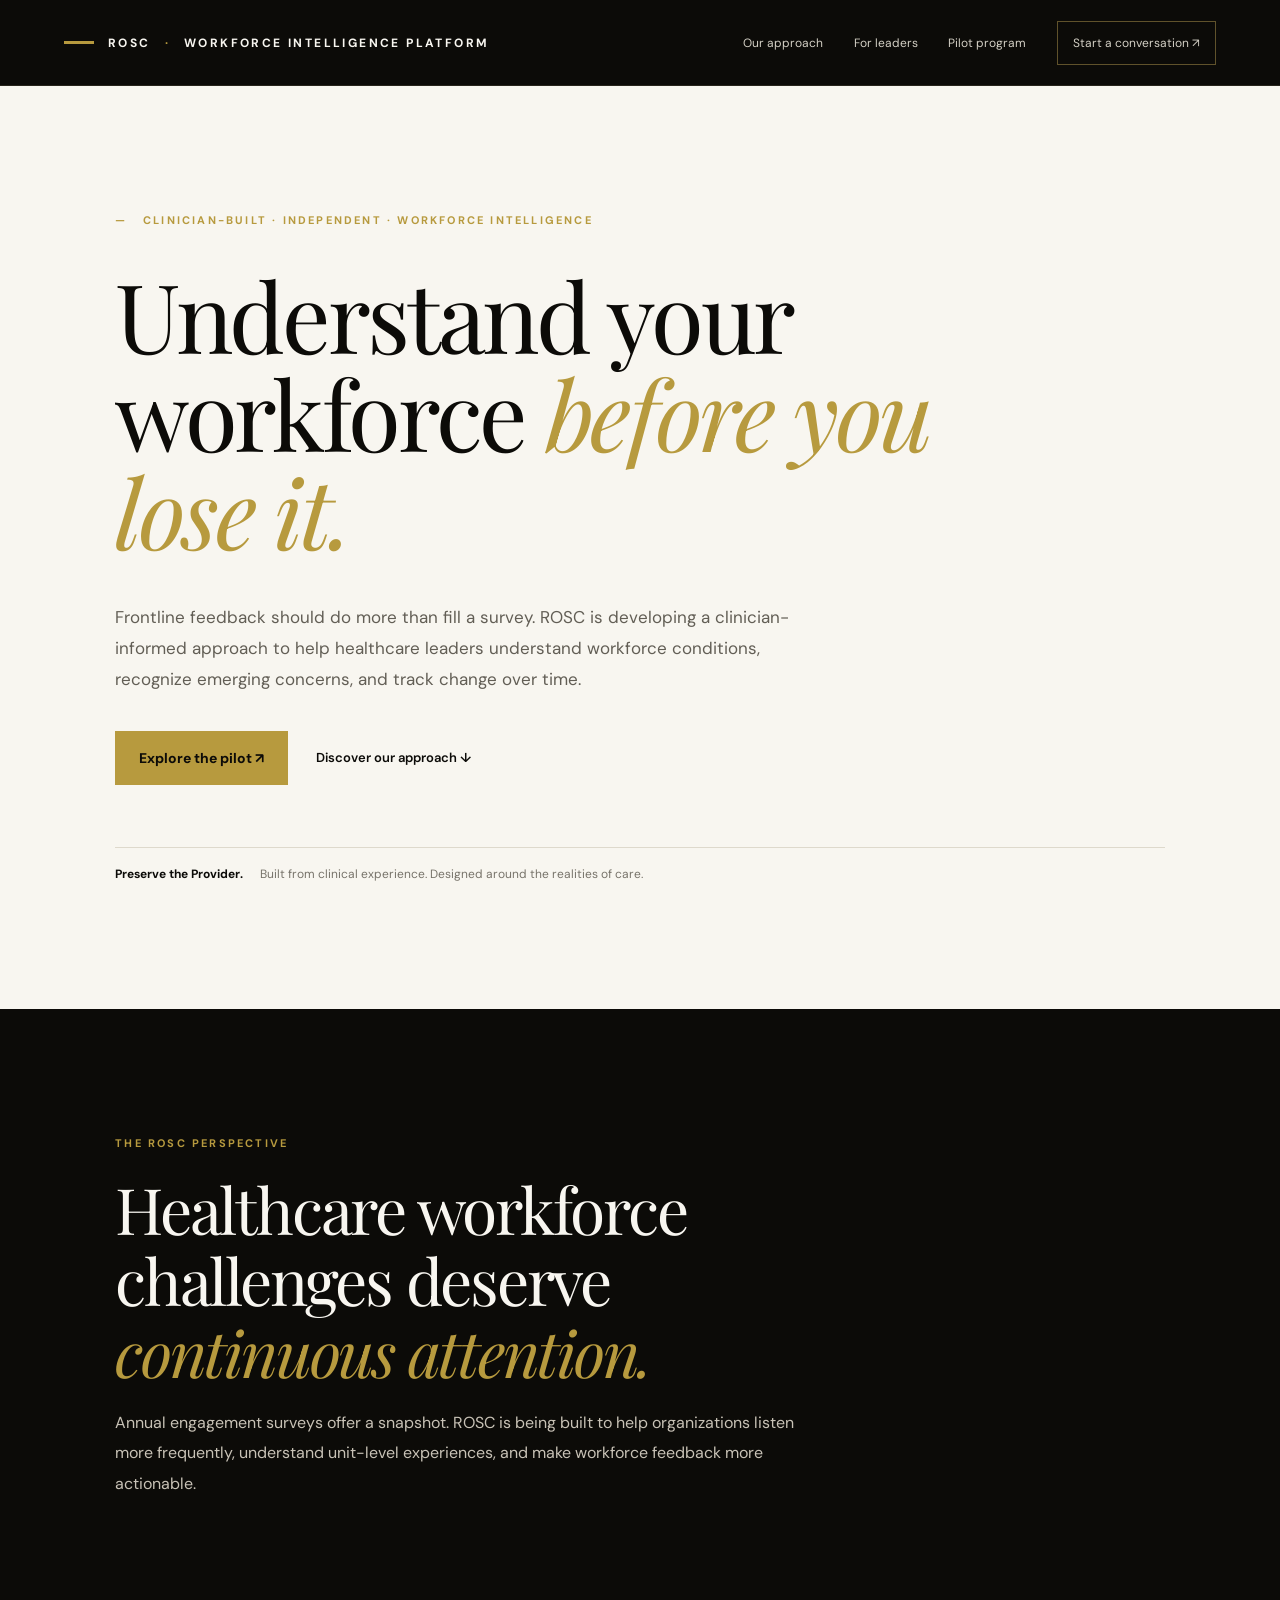
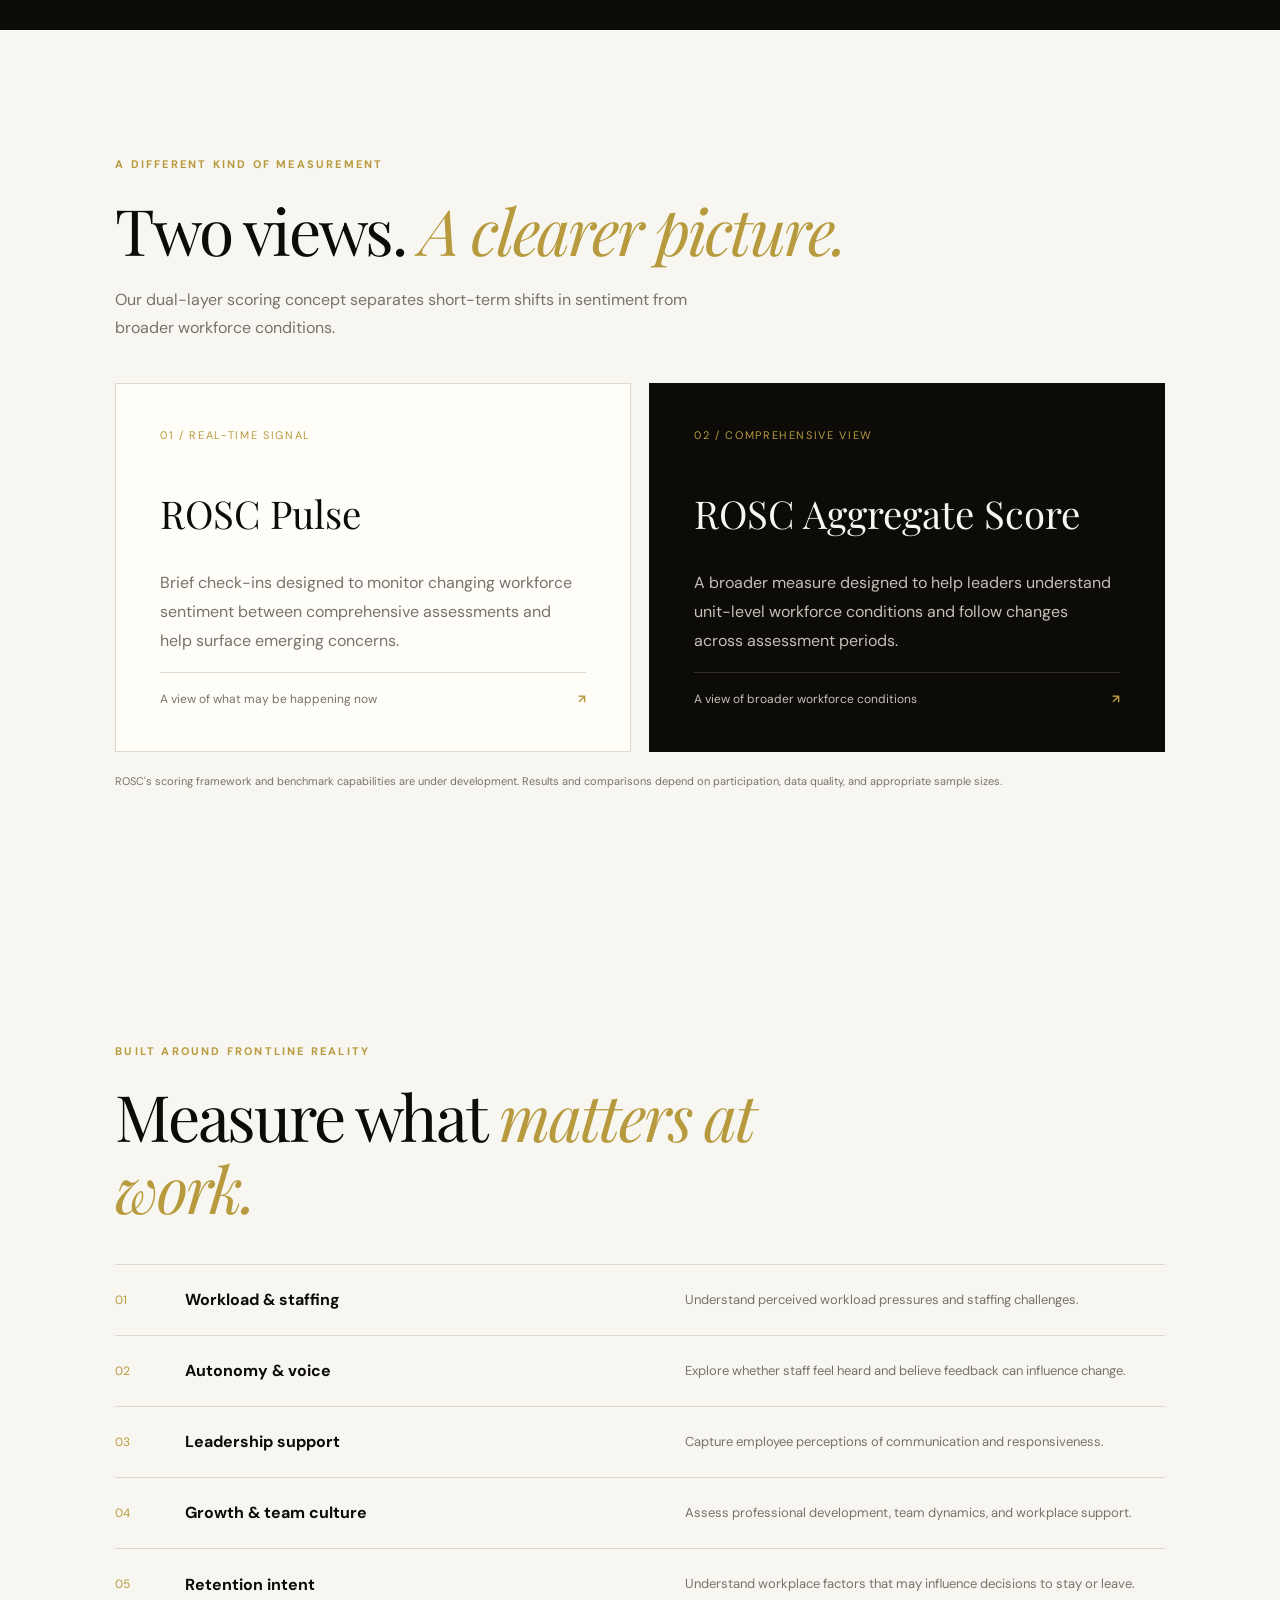
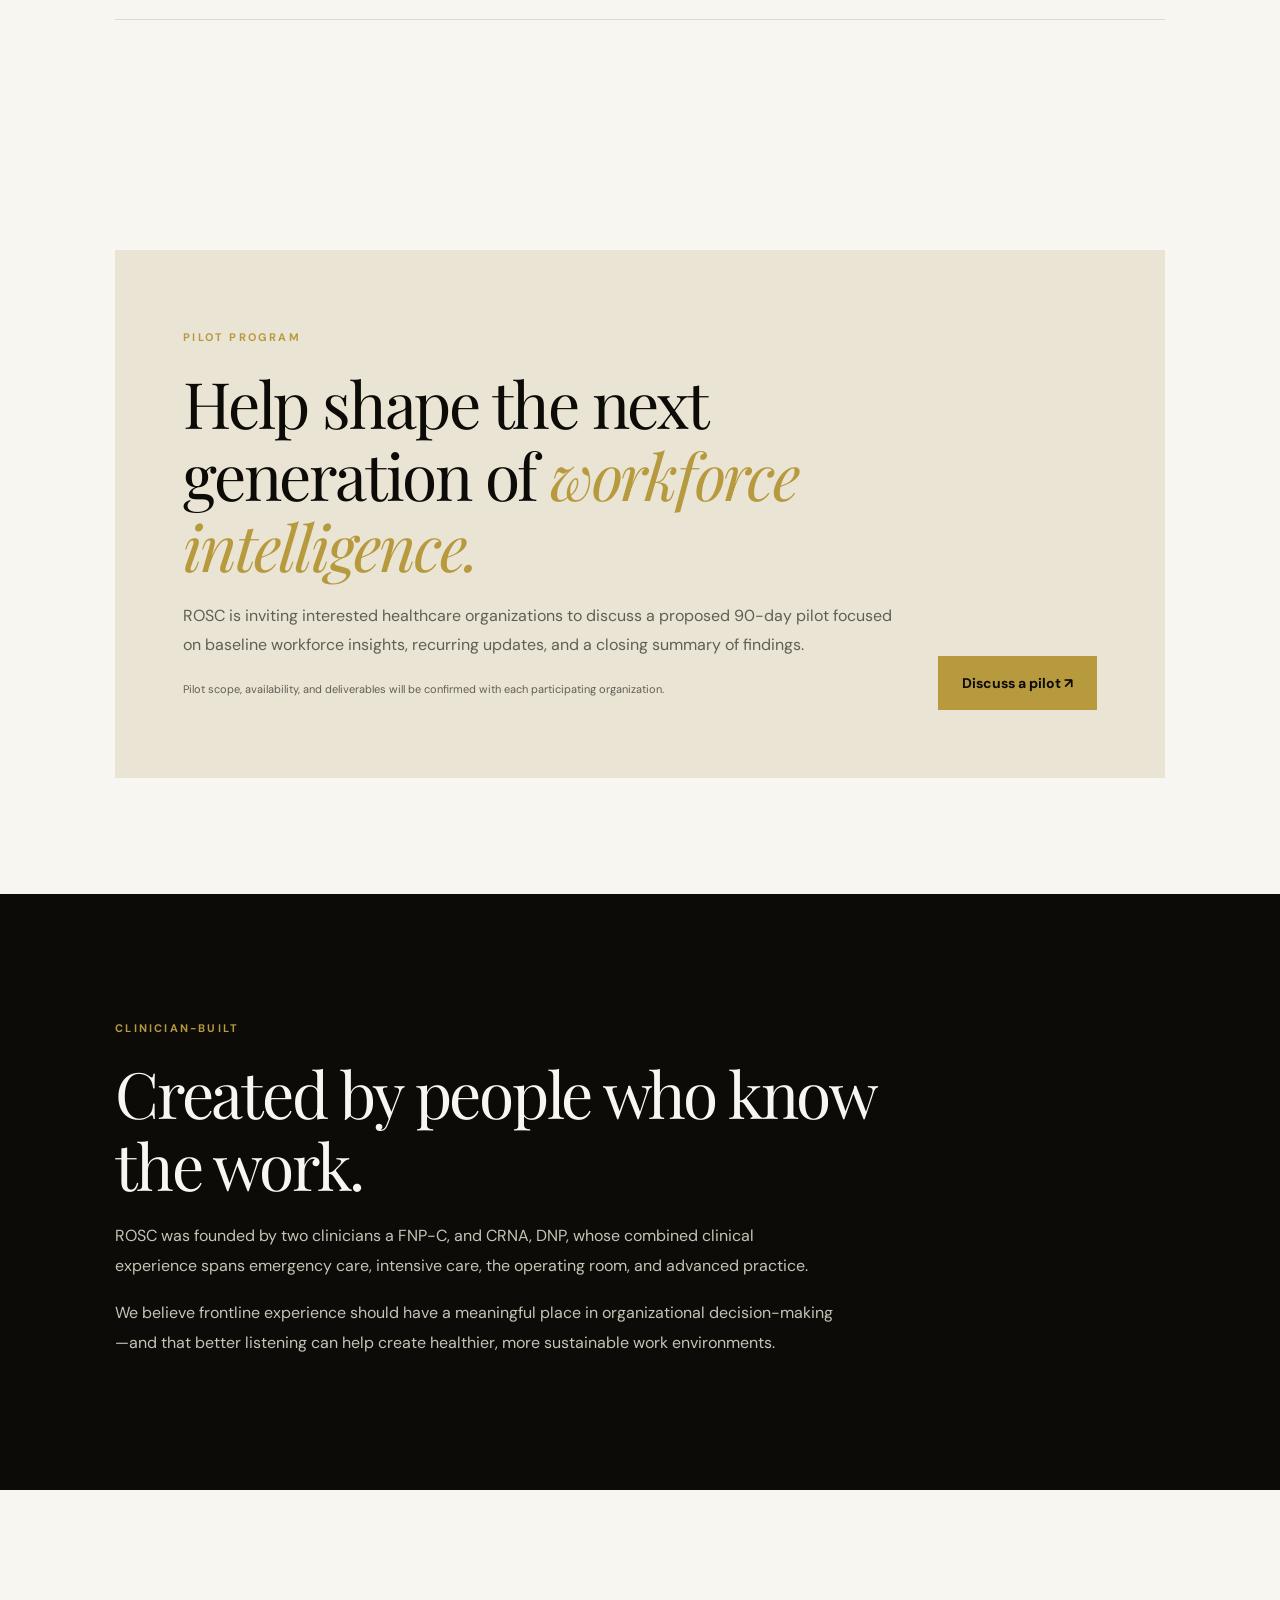
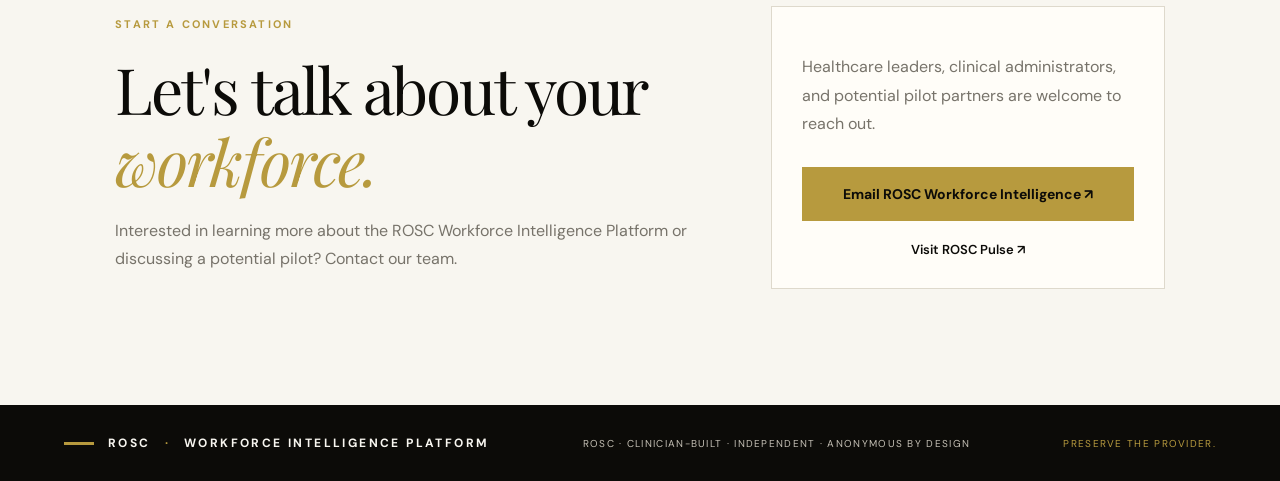
==== commit 56d2ccf6: "Update index.html" ====
--- a/index.html
+++ b/index.html
@@ -1,309 +1,28 @@
-
-<!DOCTYPE html>
-<html lang="en">
-<head>
-  <meta charset="UTF-8">
-  <meta name="viewport" content="width=device-width, initial-scale=1.0">
-  <meta name="description" content="ROSC Workforce Intelligence helps healthcare organizations understand workforce conditions, identify burnout drivers, and strengthen provider retention.">
-  <title>ROSC | Workforce Intelligence</title>
-  <link rel="preconnect" href="https://fonts.googleapis.com">
-  <link rel="preconnect" href="https://fonts.gstatic.com" crossorigin>
-  <link href="https://fonts.googleapis.com/css2?family=DM+Sans:wght@400;500;600;700&family=Playfair+Display:wght@500;600;700&display=swap" rel="stylesheet">
-  <style>
-    :root {
-      --navy: #142b3b;
-      --navy-light: #203e50;
-      --teal: #5d9d98;
-      --cream: #f5f4ef;
-      --white: #ffffff;
-      --muted: #667783;
-    }
-
-    * { box-sizing: border-box; }
-
-    body {
-      margin: 0;
-      font-family: 'DM Sans', sans-serif;
-      color: var(--navy);
-      background: var(--cream);
-      line-height: 1.6;
-    }
-
-    header {
-      padding: 24px 7%;
-      display: flex;
-      justify-content: space-between;
-      align-items: center;
-      background: var(--white);
-      border-bottom: 1px solid #e7e9e7;
-    }
-
-    .brand {
-      font-family: 'Playfair Display', serif;
-      font-size: 30px;
-      font-weight: 700;
-      letter-spacing: 4px;
-    }
-
-    .brand span { color: var(--teal); }
-
-    .tagline {
-      font-size: 11px;
-      letter-spacing: 2px;
-      color: var(--muted);
-      text-transform: uppercase;
-    }
-
-    .hero {
-      background: var(--navy);
-      color: white;
-      padding: 90px 8% 85px;
-      text-align: center;
-    }
-
-    .eyebrow {
-      color: #9bc5bd;
-      text-transform: uppercase;
-      letter-spacing: 3px;
-      font-size: 12px;
-      font-weight: 700;
-    }
-
-    h1 {
-      font-family: 'Playfair Display', serif;
-      font-size: clamp(38px, 6vw, 62px);
-      line-height: 1.15;
-      max-width: 850px;
-      margin: 22px auto;
-      font-weight: 500;
-    }
-
-    .hero p {
-      max-width: 680px;
-      margin: 0 auto;
-      color: #d4e0e3;
-      font-size: 17px;
-    }
-
-    .hero-line {
-      width: 65px;
-      height: 3px;
-      background: var(--teal);
-      margin: 35px auto 0;
-    }
-
-    main {
-      max-width: 1100px;
-      margin: auto;
-      padding: 70px 24px 85px;
-    }
-
-    .section-heading { text-align: center; margin-bottom: 38px; }
-
-    h2 {
-      font-family: 'Playfair Display', serif;
-      font-size: 36px;
-      font-weight: 500;
-      margin: 0 0 10px;
-    }
-
-    .section-heading p {
-      color: var(--muted);
-      max-width: 620px;
-      margin: auto;
-    }
-
-    .survey-grid {
-      display: grid;
-      grid-template-columns: repeat(2, minmax(0, 1fr));
-      gap: 24px;
-    }
-
-    .survey-card {
-      background: white;
-      border: 1px solid #e2e6e3;
-      border-radius: 8px;
-      padding: 35px;
-      display: flex;
-      flex-direction: column;
-      min-height: 330px;
-      box-shadow: 0 8px 25px rgba(20,43,59,.04);
-    }
-
-    .number {
-      color: var(--teal);
-      font-size: 12px;
-      font-weight: 700;
-      letter-spacing: 2px;
-      text-transform: uppercase;
-    }
-
-    h3 {
-      font-family: 'Playfair Display', serif;
-      font-size: 27px;
-      line-height: 1.25;
-      margin: 15px 0;
-    }
-
-    .survey-card p { color: var(--muted); }
-
-    .survey-card ul {
-      padding-left: 20px;
-      color: var(--muted);
-      font-size: 14px;
-      margin-bottom: 28px;
-    }
-
-    .survey-card li { margin: 6px 0; }
-
-    .survey-link {
-      display: inline-block;
-      margin-top: auto;
-      padding: 14px 20px;
-      text-align: center;
-      text-decoration: none;
-      color: white;
-      background: var(--navy);
-      border-radius: 4px;
-      font-weight: 700;
-      transition: background .2s ease;
-    }
-
-    .survey-link:hover { background: var(--teal); }
-
-    .survey-link:focus-visible {
-      outline: 3px solid var(--teal);
-      outline-offset: 4px;
-    }
-
-    .privacy {
-      margin-top: 55px;
-      padding: 30px;
-      background: #e9efeb;
-      border-left: 4px solid var(--teal);
-      border-radius: 4px;
-    }
-
-    .privacy h3 { font-size: 23px; margin-top: 0; }
-    .privacy p { color: #536773; margin-bottom: 0; }
-
-    footer {
-      background: var(--navy);
-      color: #c8d4d9;
-      text-align: center;
-      padding: 35px 20px;
-      font-size: 13px;
-    }
-
-    footer strong {
-      display: block;
-      color: white;
-      font-family: 'Playfair Display', serif;
-      font-size: 22px;
-      letter-spacing: 3px;
-      margin-bottom: 5px;
-    }
-
-    @media (max-width: 700px) {
-      header { padding: 20px 6%; }
-      .survey-grid { grid-template-columns: 1fr; }
-      .hero { padding: 70px 7%; }
-      main { padding: 55px 18px; }
-      .survey-card { padding: 27px; }
-      .tagline { font-size: 9px; letter-spacing: 1px; }
-    }
-  </style>
-</head>
-
-<body>
-  <header>
-    <div>
-      <div class="brand">R<span>O</span>SC</div>
-      <div class="tagline">Workforce Intelligence</div>
-    </div>
-    <div class="tagline">Preserve the Provider</div>
-  </header>
-
-  <section class="hero">
-    <div class="eyebrow">Healthcare Workforce Intelligence</div>
-    <h1>Understand the Workforce.<br>Strengthen the Future.</h1>
-    <p>
-      ROSC transforms frontline healthcare workforce experiences into
-      meaningful insight, helping organizations identify workplace
-      challenges and understand the conditions that influence retention.
-    </p>
-    <div class="hero-line"></div>
-  </section>
-
-  <main>
-    <section class="section-heading">
-      <h2>Participate in ROSC</h2>
-      <p>
-        Choose the survey that applies to you. Your feedback contributes
-        to a clearer understanding of the healthcare work environment.
-      </p>
-    </section>
-
-    <section class="survey-grid">
-      <article class="survey-card">
-        <div class="number">01 / Comprehensive Assessment</div>
-        <h3>ROSC Comprehensive Workforce Survey</h3>
-        <p>
-          A broader assessment of the workplace factors shaping
-          healthcare professionals' experiences.
-        </p>
-        <ul>
-          <li>Workload and staffing conditions</li>
-          <li>Professional control and workplace voice</li>
-          <li>Leadership and organizational support</li>
-          <li>Growth, culture, and retention</li>
-        </ul>
-        <a class="survey-link"
-           href="/survey/"
-           target="_blank"
-           rel="noopener">
-          Start Comprehensive Survey →
-        </a>
-      </article>
-
-      <article class="survey-card">
-        <div class="number">02 / Ongoing Check-in</div>
-        <h3>ROSC Pulse Check-in</h3>
-        <p>
-          A short recurring check-in designed to capture changes in
-          workforce experience and workplace conditions over time.
-        </p>
-        <ul>
-          <li>Quick post-shift feedback</li>
-          <li>Workforce experience monitoring</li>
-          <li>Emerging workplace concerns</li>
-          <li>Ongoing trend measurement</li>
-        </ul>
-        <a class="survey-link"
-           href="/pulse/"
-           target="_blank"
-           rel="noopener">
-          Start Pulse Check-in →
-        </a>
-      </article>
-    </section>
-
-    <section class="privacy">
-      <h3>Your Voice Matters</h3>
-      <p>
-        ROSC is designed to support aggregate workforce insight rather
-        than individual performance evaluation. Subgroup reporting
-        follows a minimum five-response threshold to help protect
-        respondent privacy.
-      </p>
-    </section>
-  </main>
-
-  <footer>
-    <strong>ROSC</strong>
-    Workforce Intelligence Platform
-    <p>Preserve the Provider.</p>
-    <p>© 2026 ROSC Workforce Intelligence. All rights reserved.</p>
-  </footer>
-</body>
-</html>
+<!doctype html>
+<html lang="en"><head>
+<meta charset="utf-8"><meta name="viewport" content="width=device-width, initial-scale=1">
+<meta name="theme-color" content="#0c0b08">
+<meta name="description" content="ROSC Workforce Intelligence Platform helps healthcare organizations understand frontline workforce experiences.">
+<title>ROSC Workforce Intelligence Platform | Preserve the Provider</title>
+<link rel="preconnect" href="https://fonts.googleapis.com"><link rel="preconnect" href="https://fonts.gstatic.com" crossorigin>
+<link href="https://fonts.googleapis.com/css2?family=DM+Sans:wght@400;500;600;700&family=Playfair+Display:wght@400;500&display=swap" rel="stylesheet">
+<link rel="stylesheet" href="styles.css"></head><body>
+<header class="header"><a class="brand" href="#home"><b></b> ROSC <i>·</i> WORKFORCE INTELLIGENCE PLATFORM</a>
+<button class="menu" aria-expanded="false">Menu ☰</button><nav><a href="#approach">Our approach</a><a href="#leaders">For leaders</a><a href="#pilot">Pilot program</a><a class="navcta" href="#contact">Start a conversation ↗</a></nav></header>
+<main>
+<section class="hero section" id="home"><p class="eyebrow">— &nbsp; CLINICIAN-BUILT · INDEPENDENT · WORKFORCE INTELLIGENCE</p>
+<h1>Understand your workforce <em>before you lose it.</em></h1>
+<p class="lead">Frontline feedback should do more than fill a survey. ROSC is developing a clinician-informed approach to help healthcare leaders understand workforce conditions, recognize emerging concerns, and track change over time.</p>
+<div class="actions"><a class="button" href="#pilot">Explore the pilot ↗</a><a class="textlink" href="#approach">Discover our approach ↓</a></div>
+<p class="tagline"><strong>Preserve the Provider.</strong> Built from clinical experience. Designed around the realities of care.</p></section>
+<section class="statement section"><p class="eyebrow">THE ROSC PERSPECTIVE</p><h2>Healthcare workforce challenges deserve <em>continuous attention.</em></h2><p>Annual engagement surveys offer a snapshot. ROSC is being built to help organizations listen more frequently, understand unit-level experiences, and make workforce feedback more actionable.</p></section>
+<section class="section" id="approach"><div class="heading"><p class="eyebrow">A DIFFERENT KIND OF MEASUREMENT</p><h2>Two views. <em>A clearer picture.</em></h2><p>Our dual-layer scoring concept separates short-term shifts in sentiment from broader workforce conditions.</p></div>
+<div class="cards"><article><small>01 / REAL-TIME SIGNAL</small><h3>ROSC Pulse</h3><p>Brief check-ins designed to monitor changing workforce sentiment between comprehensive assessments and help surface emerging concerns.</p><footer>A view of what may be happening now <b>↗</b></footer></article>
+<article class="dark"><small>02 / COMPREHENSIVE VIEW</small><h3>ROSC Aggregate Score</h3><p>A broader measure designed to help leaders understand unit-level workforce conditions and follow changes across assessment periods.</p><footer>A view of broader workforce conditions <b>↗</b></footer></article></div>
+<p class="fine">ROSC's scoring framework and benchmark capabilities are under development. Results and comparisons depend on participation, data quality, and appropriate sample sizes.</p></section>
+<section class="section" id="leaders"><div class="heading"><p class="eyebrow">BUILT AROUND FRONTLINE REALITY</p><h2>Measure what <em>matters at work.</em></h2></div>
+<div class="rows"><div><span>01</span><h3>Workload & staffing</h3><p>Understand perceived workload pressures and staffing challenges.</p></div><div><span>02</span><h3>Autonomy & voice</h3><p>Explore whether staff feel heard and believe feedback can influence change.</p></div><div><span>03</span><h3>Leadership support</h3><p>Capture employee perceptions of communication and responsiveness.</p></div><div><span>04</span><h3>Growth & team culture</h3><p>Assess professional development, team dynamics, and workplace support.</p></div><div><span>05</span><h3>Retention intent</h3><p>Understand workplace factors that may influence decisions to stay or leave.</p></div></div></section>
+<section class="section" id="pilot"><div class="pilot"><div><p class="eyebrow">PILOT PROGRAM</p><h2>Help shape the next generation of <em>workforce intelligence.</em></h2><p>ROSC is inviting interested healthcare organizations to discuss a proposed 90-day pilot focused on baseline workforce insights, recurring updates, and a closing summary of findings.</p><p class="fine">Pilot scope, availability, and deliverables will be confirmed with each participating organization.</p></div><a class="button" href=mailto:roscwellness1@gmail.com>Discuss a pilot ↗</a></div></section>
+<section class="section about"><p class="eyebrow">CLINICIAN-BUILT</p><h2>Created by people who know the work.</h2><p>ROSC was founded by two clinicians a FNP-C, and CRNA, DNP, whose combined clinical experience spans emergency care, intensive care, the operating room, and advanced practice.</p><p>We believe frontline experience should have a meaningful place in organizational decision-making—and that better listening can help create healthier, more sustainable work environments.</p></section>
+<section class="section contact" id="contact"><div><p class="eyebrow">START A CONVERSATION</p><h2>Let's talk about your <em>workforce.</em></h2><p>Interested in learning more about the ROSC Workforce Intelligence Platform or discussing a potential pilot? Contact our team.</p></div><div class="contactbox"><p>Healthcare leaders, clinical administrators, and potential pilot partners are welcome to reach out.</p><a class="button full" href="mailto:roscwellness1@gmail.com?subject=ROSC%20Workforce%20Intelligence%20Platform%20Inquiry">Email ROSC Workforce Intelligence ↗</a><a class="textlink" href="https://rosc-survey-git-main-roscwellness1-6226s-projects.vercel.app/pulse" target="_blank" rel="noopener">Visit ROSC Pulse ↗</a></div></section>
+</main><footer class="sitefooter"><a class="brand" href="#home"><b></b> ROSC <i>·</i> WORKFORCE INTELLIGENCE PLATFORM</a><p>ROSC · CLINICIAN-BUILT · INDEPENDENT · ANONYMOUS BY DESIGN</p><span>PRESERVE THE PROVIDER.</span></footer><script src="script.js"></script></body></html>
--- a/styles.css
+++ b/styles.css
@@ -0,0 +1 @@
+:root{--ink:#0c0b08;--cream:#f8f6f0;--gold:#b79a3e;--muted:#77736a;--line:#ded9cc;--white:#fffdf8}*{box-sizing:border-box}html{scroll-behavior:smooth;scroll-padding-top:80px}body{margin:0;background:var(--cream);color:var(--ink);font-family:"DM Sans",Arial,sans-serif}a{color:inherit;text-decoration:none}.header{min-height:86px;padding:0 clamp(22px,5vw,76px);display:flex;align-items:center;justify-content:space-between;gap:20px;background:var(--ink);color:var(--cream);border-bottom:1px solid #28251c}.brand{display:flex;align-items:center;gap:14px;font-size:12px;font-weight:700;letter-spacing:.2em;white-space:nowrap}.brand b{width:30px;height:3px;background:var(--gold);display:inline-block}.brand i{color:var(--gold);font-style:normal}.header nav{display:flex;align-items:center;gap:clamp(14px,2.4vw,32px);font-size:12px;color:#d4d0c5}.header nav a:hover,.textlink:hover{color:var(--gold)}.navcta{border:1px solid #60522b;padding:13px 15px}.menu{display:none}.section{padding:clamp(68px,9vw,128px) clamp(24px,9vw,140px)}.hero{min-height:630px;display:flex;flex-direction:column;justify-content:center;align-items:flex-start}.eyebrow{color:var(--gold);font-size:11px;line-height:1.6;font-weight:700;letter-spacing:.2em;text-transform:uppercase}.hero h1,h2{font-family:"Playfair Display",Georgia,serif;font-weight:400;letter-spacing:-.035em}.hero h1{max-width:920px;font-size:clamp(48px,7.5vw,98px);line-height:1.02;margin:25px 0}.hero h1 em,h2 em{color:var(--gold);font-weight:400}.lead{max-width:680px;color:#625e55;font-size:17px;line-height:1.85}.actions{display:flex;align-items:center;gap:28px;flex-wrap:wrap;margin-top:18px}.button{display:inline-flex;align-items:center;justify-content:center;padding:18px 24px;background:var(--gold);color:var(--ink);font-weight:700;font-size:14px}.button:hover{background:#c8aa4d}.textlink{font-size:13px;font-weight:600}.tagline{margin-top:62px;padding-top:18px;border-top:1px solid var(--line);width:100%;color:var(--muted);font-size:12px}.tagline strong{color:var(--ink);margin-right:14px}.statement,.about{background:var(--ink);color:var(--cream)}h2{font-size:clamp(38px,5.3vw,64px);line-height:1.12;margin:20px 0}.statement h2,.statement>p:last-child,.about>p:not(.eyebrow){max-width:720px}.statement>p:last-child,.about>p:not(.eyebrow){color:#c8c2b6;line-height:1.9}.heading{max-width:780px;margin-bottom:40px}.heading>p:last-child{color:var(--muted);line-height:1.8;max-width:600px}.cards{display:grid;grid-template-columns:1fr 1fr;gap:18px}.cards article{padding:clamp(24px,4vw,44px);border:1px solid var(--line);background:var(--white);min-height:320px;display:flex;flex-direction:column}.cards article.dark{background:var(--ink);color:var(--cream);border-color:var(--ink)}.cards small{color:var(--gold);font-size:11px;letter-spacing:.15em}.cards h3{font:400 clamp(29px,3vw,39px) "Playfair Display",Georgia,serif;margin:45px 0 14px}.cards article>p{color:var(--muted);line-height:1.8}.cards .dark>p{color:#c5c0b5}.cards footer{margin-top:auto;padding-top:18px;border-top:1px solid var(--line);font-size:12px;color:var(--muted);display:flex;justify-content:space-between;gap:10px}.cards .dark footer{border-color:#353127;color:#c5c0b5}.cards footer b{color:var(--gold)}.fine{font-size:11px;color:var(--muted);line-height:1.7;margin-top:20px}.rows{border-top:1px solid var(--line)}.rows>div{display:grid;grid-template-columns:50px 1fr 1fr;gap:20px;align-items:center;padding:24px 0;border-bottom:1px solid var(--line)}.rows span{color:var(--gold);font-size:12px}.rows h3{font-size:16px;margin:0}.rows p{color:var(--muted);font-size:13px;line-height:1.7;margin:0}.pilot{background:#eae4d4;padding:clamp(28px,6vw,68px);display:flex;align-items:flex-end;justify-content:space-between;gap:30px}.pilot>div{max-width:720px}.pilot p:not(.eyebrow){color:#625e55;line-height:1.8}.about h2{max-width:760px}.contact{display:grid;grid-template-columns:1.2fr .8fr;gap:65px;align-items:center}.contact>div>p:not(.eyebrow){color:var(--muted);line-height:1.8}.contactbox{border:1px solid var(--line);padding:30px;background:var(--white)}.contactbox>p:first-child{color:#625e55;line-height:1.7}.full{width:100%;margin:12px 0 20px}.contactbox .textlink{display:block;text-align:center}.sitefooter{background:var(--ink);color:var(--cream);padding:30px clamp(24px,5vw,76px);display:flex;align-items:center;justify-content:space-between;gap:20px;flex-wrap:wrap}.sitefooter p,.sitefooter>span{font-size:10px;letter-spacing:.13em;margin:0;color:#c5c0b5}.sitefooter>span{color:var(--gold)}@media(max-width:800px){.header{min-height:76px}.brand{font-size:10px;letter-spacing:.13em;gap:9px}.brand b{width:22px}.menu{display:block;background:none;border:1px solid #4d4737;color:var(--cream);padding:10px}.header nav{display:none;position:absolute;z-index:4;top:76px;left:0;right:0;background:var(--ink);padding:20px 24px 26px;flex-direction:column;align-items:stretch}.header nav.open{display:flex}.header nav a{padding:12px 0}.header nav .navcta{padding:14px}.hero{min-height:590px}.cards{grid-template-columns:1fr}.rows>div{grid-template-columns:30px 1fr;gap:10px 14px}.rows p{grid-column:2}.pilot{align-items:flex-start;flex-direction:column}.contact{grid-template-columns:1fr;gap:25px}.sitefooter{align-items:flex-start;flex-direction:column}}@media(prefers-reduced-motion:reduce){html{scroll-behavior:auto}}
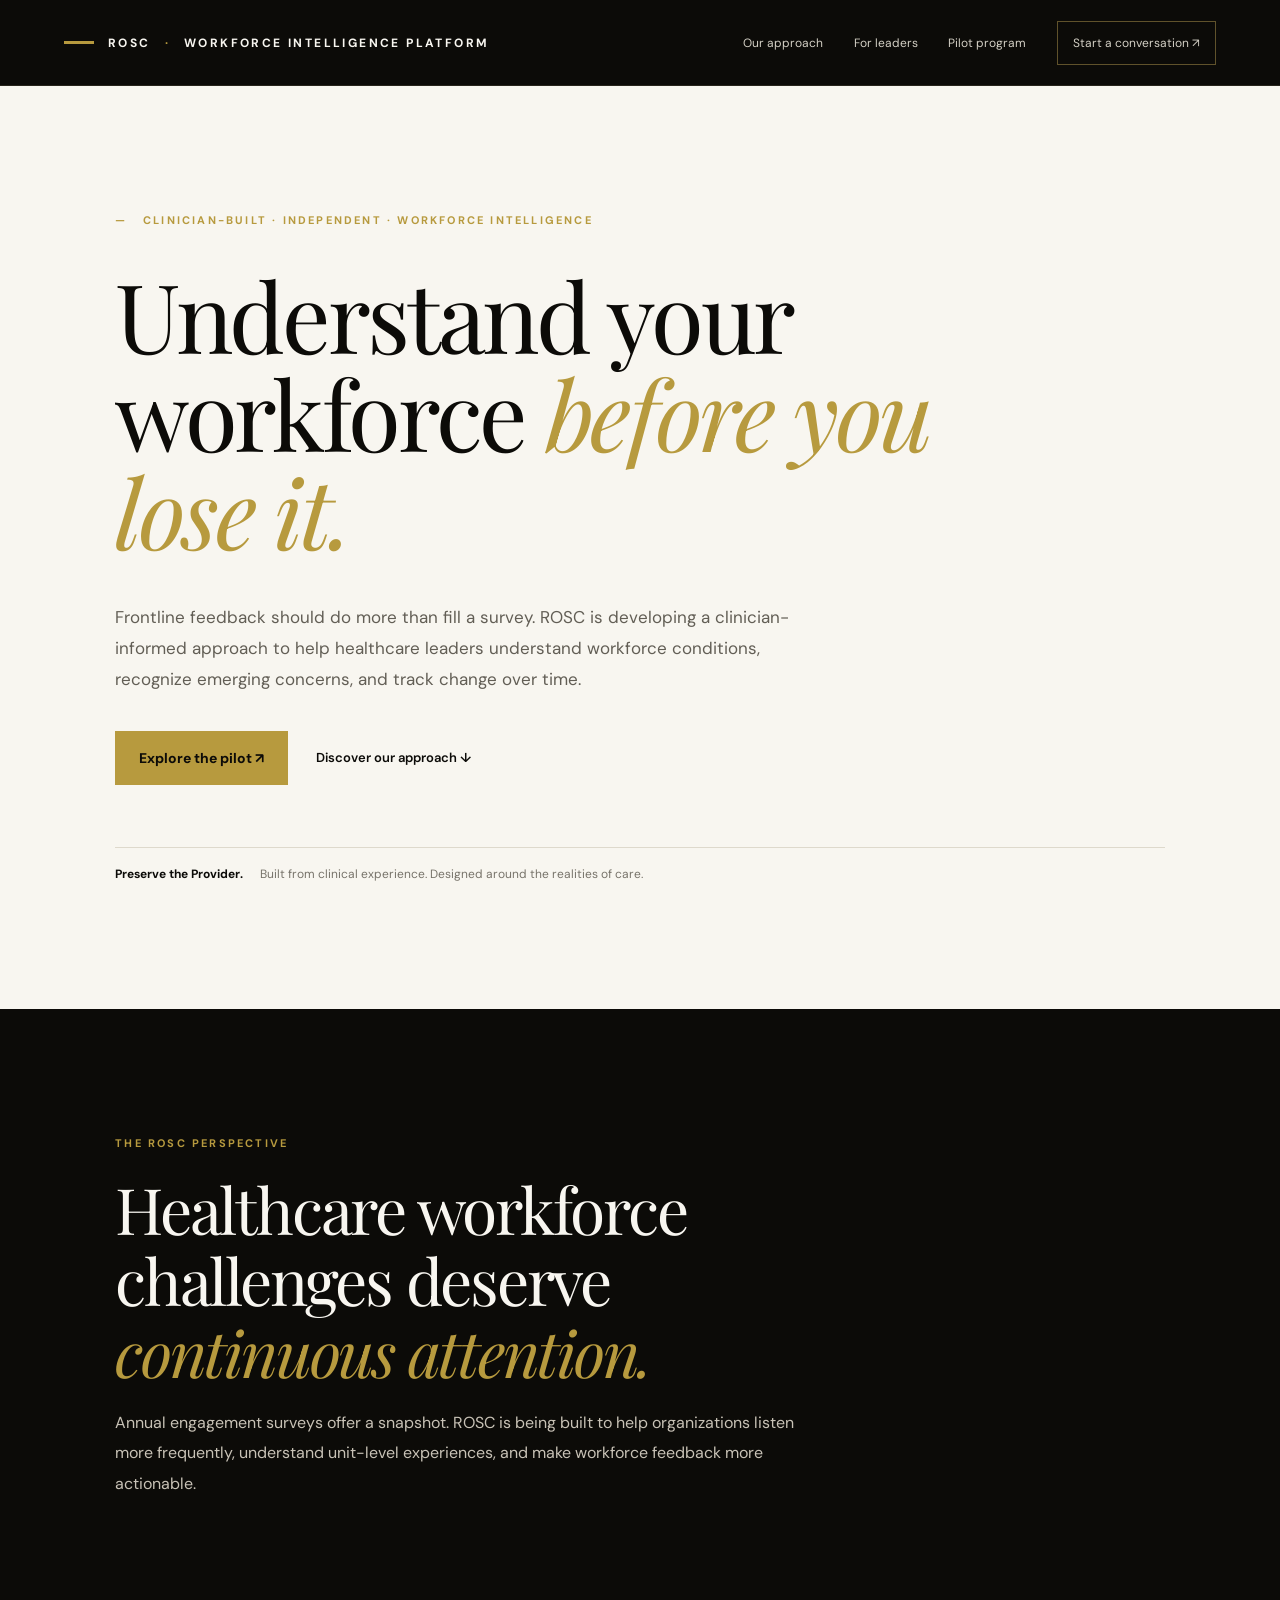
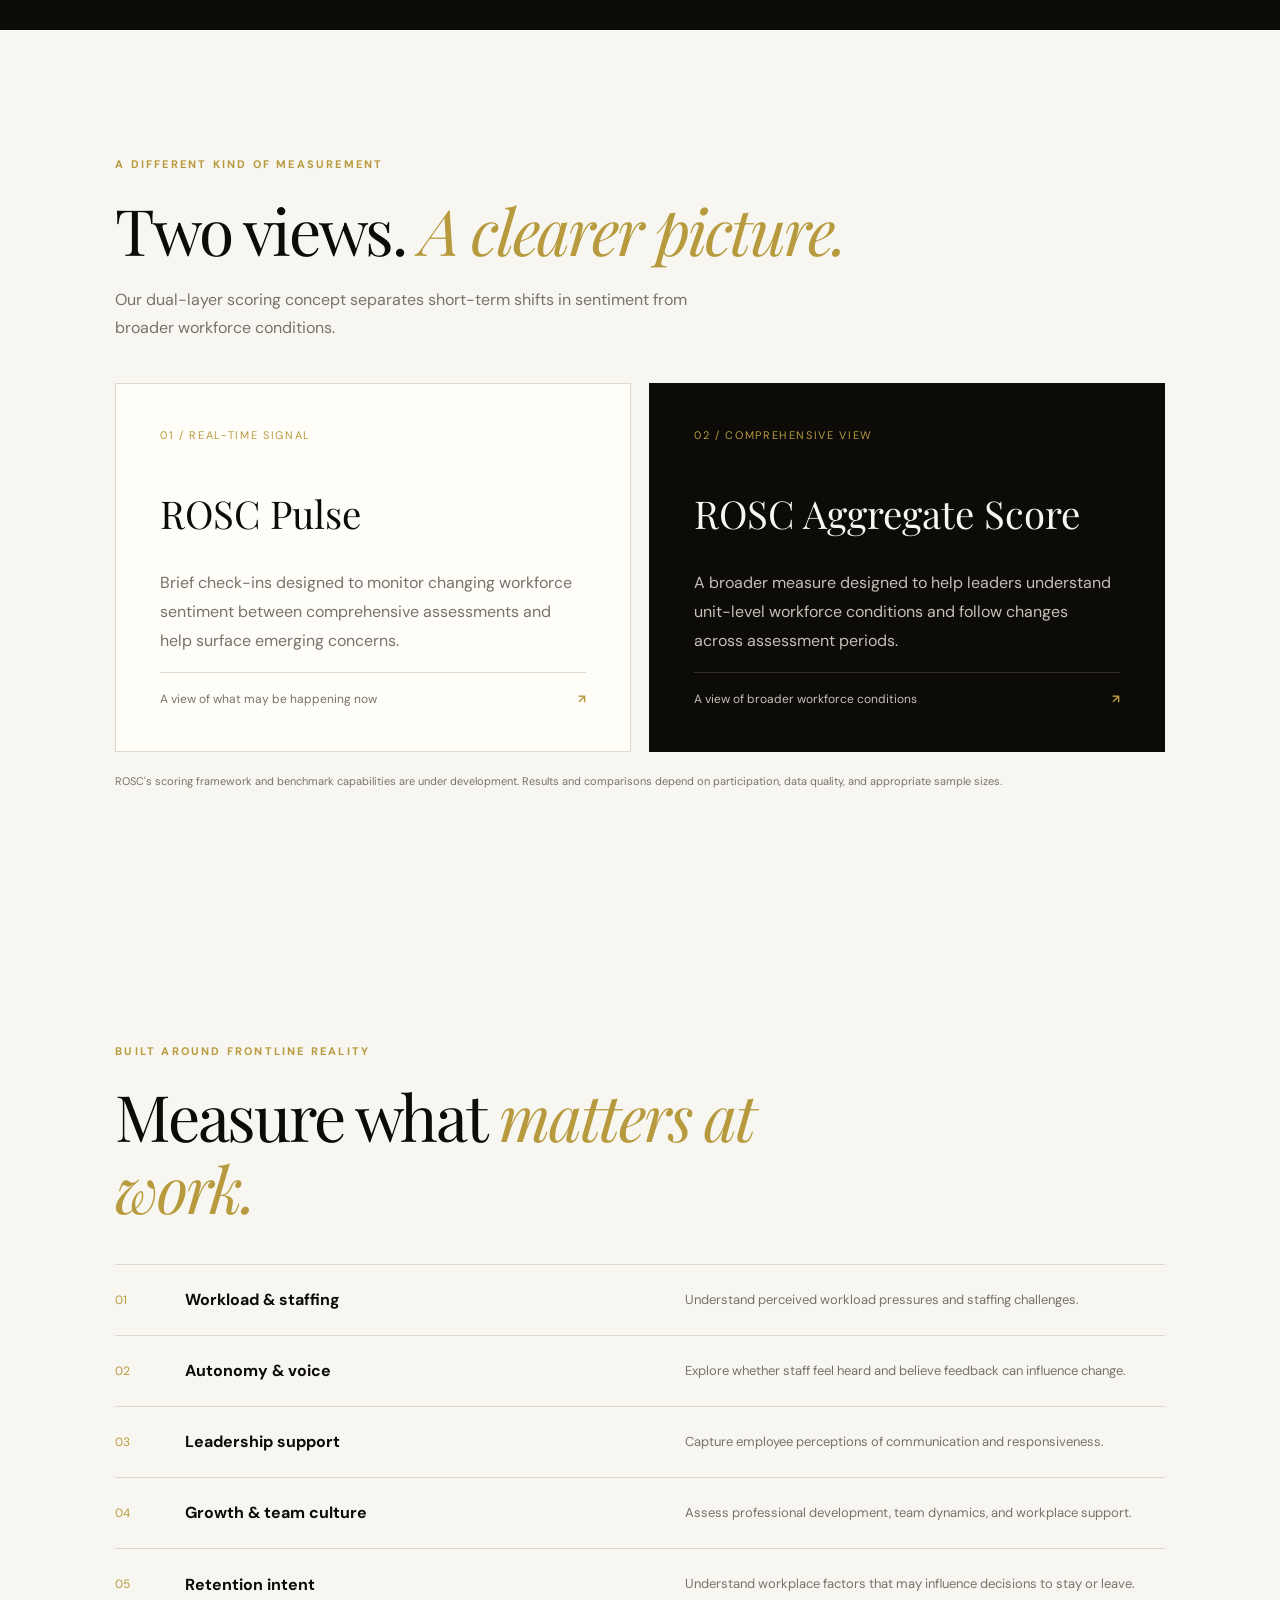
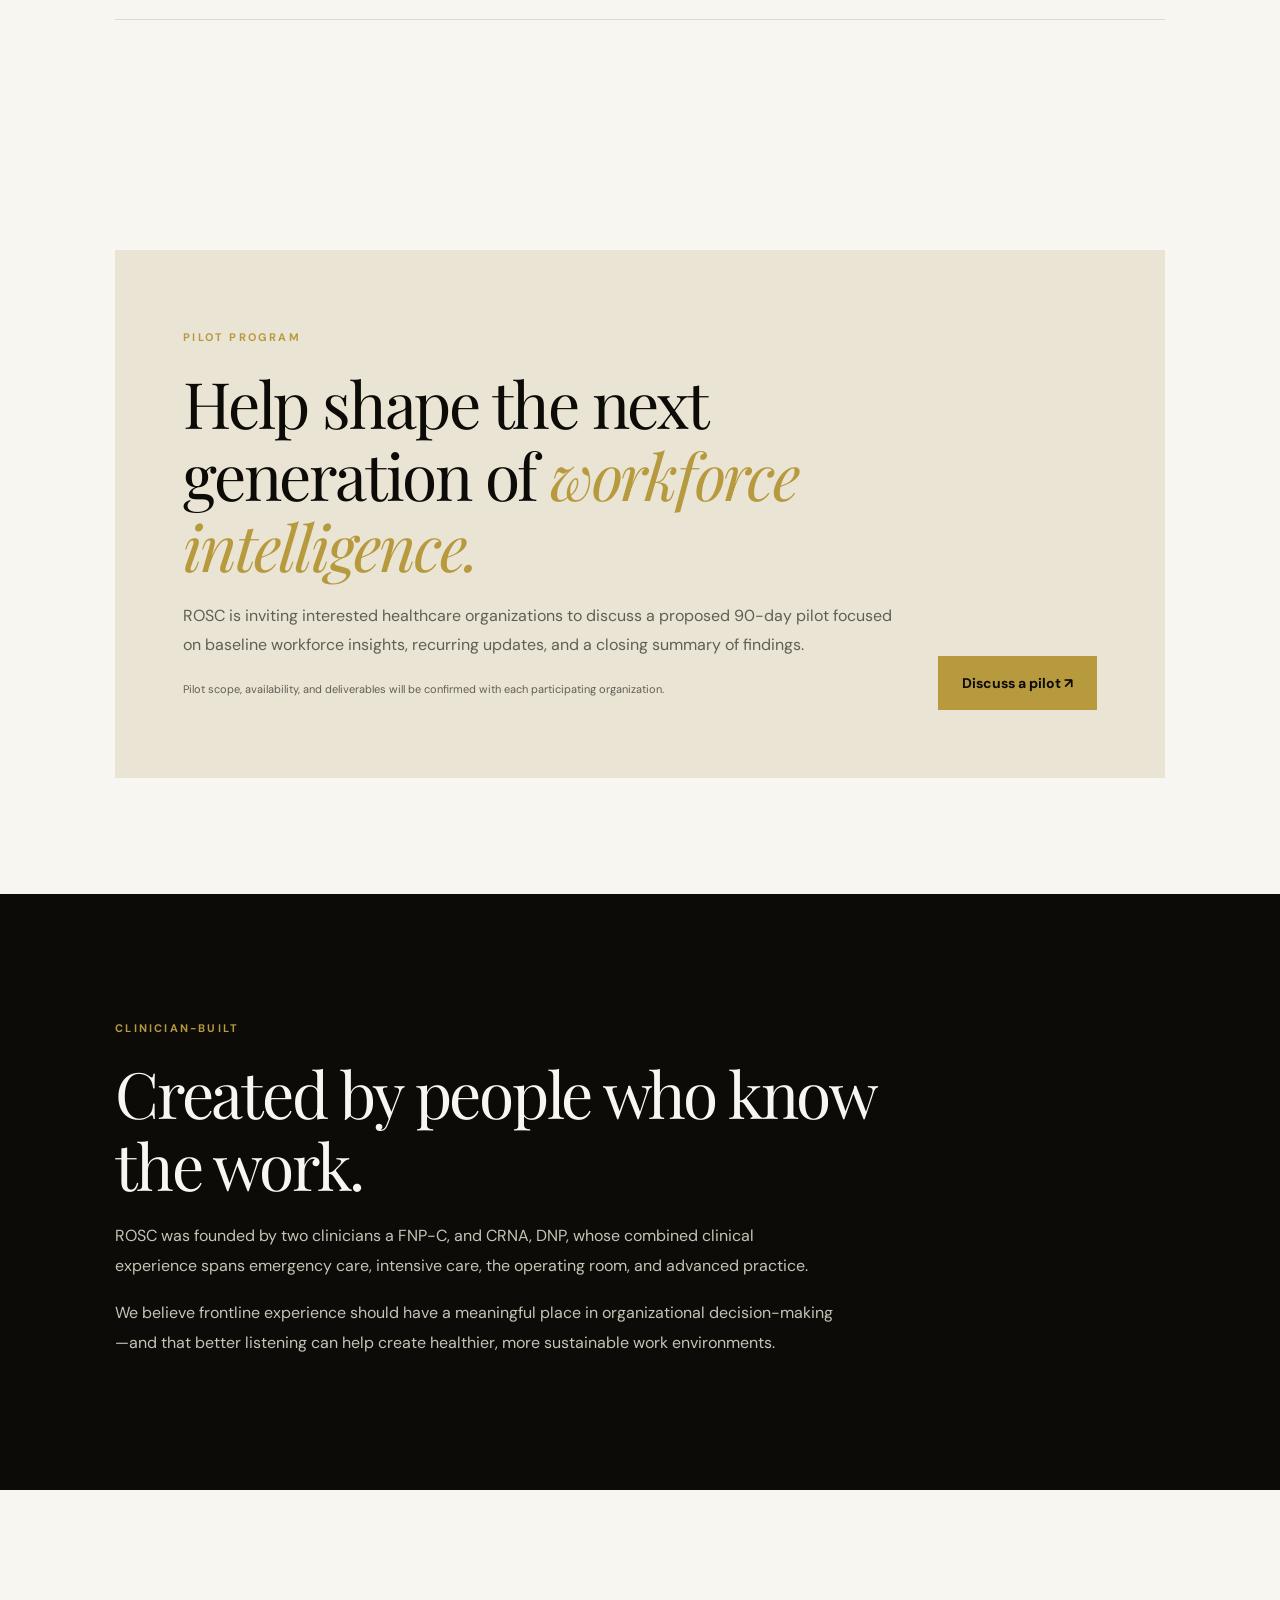
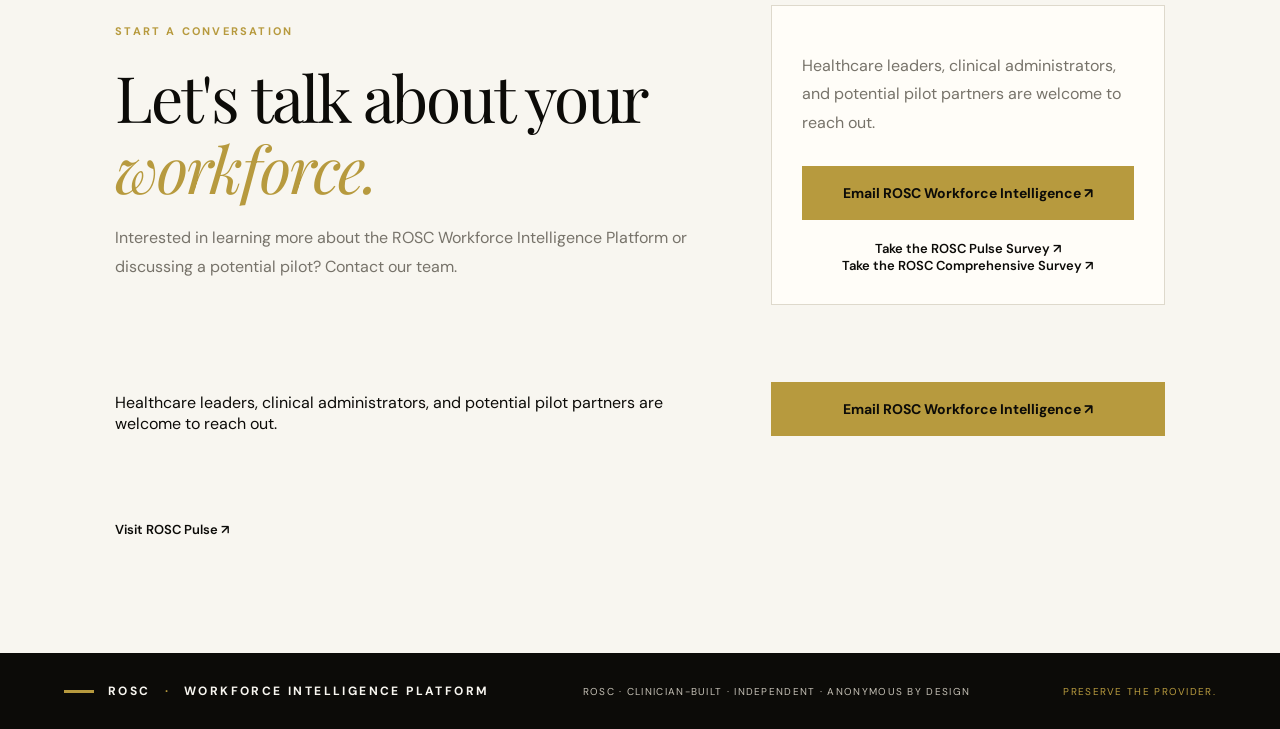
==== commit 0116eb41: "Update index.html" ====
--- a/index.html
+++ b/index.html
@@ -24,5 +24,13 @@
 <div class="rows"><div><span>01</span><h3>Workload & staffing</h3><p>Understand perceived workload pressures and staffing challenges.</p></div><div><span>02</span><h3>Autonomy & voice</h3><p>Explore whether staff feel heard and believe feedback can influence change.</p></div><div><span>03</span><h3>Leadership support</h3><p>Capture employee perceptions of communication and responsiveness.</p></div><div><span>04</span><h3>Growth & team culture</h3><p>Assess professional development, team dynamics, and workplace support.</p></div><div><span>05</span><h3>Retention intent</h3><p>Understand workplace factors that may influence decisions to stay or leave.</p></div></div></section>
 <section class="section" id="pilot"><div class="pilot"><div><p class="eyebrow">PILOT PROGRAM</p><h2>Help shape the next generation of <em>workforce intelligence.</em></h2><p>ROSC is inviting interested healthcare organizations to discuss a proposed 90-day pilot focused on baseline workforce insights, recurring updates, and a closing summary of findings.</p><p class="fine">Pilot scope, availability, and deliverables will be confirmed with each participating organization.</p></div><a class="button" href=mailto:roscwellness1@gmail.com>Discuss a pilot ↗</a></div></section>
 <section class="section about"><p class="eyebrow">CLINICIAN-BUILT</p><h2>Created by people who know the work.</h2><p>ROSC was founded by two clinicians a FNP-C, and CRNA, DNP, whose combined clinical experience spans emergency care, intensive care, the operating room, and advanced practice.</p><p>We believe frontline experience should have a meaningful place in organizational decision-making—and that better listening can help create healthier, more sustainable work environments.</p></section>
-<section class="section contact" id="contact"><div><p class="eyebrow">START A CONVERSATION</p><h2>Let's talk about your <em>workforce.</em></h2><p>Interested in learning more about the ROSC Workforce Intelligence Platform or discussing a potential pilot? Contact our team.</p></div><div class="contactbox"><p>Healthcare leaders, clinical administrators, and potential pilot partners are welcome to reach out.</p><a class="button full" href="mailto:roscwellness1@gmail.com?subject=ROSC%20Workforce%20Intelligence%20Platform%20Inquiry">Email ROSC Workforce Intelligence ↗</a><a class="textlink" href="https://rosc-survey-git-main-roscwellness1-6226s-projects.vercel.app/pulse" target="_blank" rel="noopener">Visit ROSC Pulse ↗</a></div></section>
+<section class="section contact" id="contact"><div><p class="eyebrow">START A CONVERSATION</p><h2>Let's talk about your <em>workforce.</em></h2><p>Interested in learning more about the ROSC Workforce Intelligence Platform or discussing a potential pilot? Contact our team.</p></div><div class="contactbox">
+<p>Healthcare leaders, clinical administrators, and potential pilot partners are welcome to reach out.</p>
+
+<a class="button full" href="mailto:roscwellness1@gmail.com?subject=ROSC%20Workforce%20Intelligence%20Platform%20Inquiry">Email ROSC Workforce Intelligence ↗</a>
+
+<a class="textlink" href="/pulse/">Take the ROSC Pulse Survey ↗</a>
+
+<a class="textlink" href="/survey/">Take the ROSC Comprehensive Survey ↗</a>
+</div><p>Healthcare leaders, clinical administrators, and potential pilot partners are welcome to reach out.</p><a class="button full" href="mailto:roscwellness1@gmail.com?subject=ROSC%20Workforce%20Intelligence%20Platform%20Inquiry">Email ROSC Workforce Intelligence ↗</a><a class="textlink" href="https://rosc-survey-git-main-roscwellness1-6226s-projects.vercel.app/pulse" target="_blank" rel="noopener">Visit ROSC Pulse ↗</a></div></section>
 </main><footer class="sitefooter"><a class="brand" href="#home"><b></b> ROSC <i>·</i> WORKFORCE INTELLIGENCE PLATFORM</a><p>ROSC · CLINICIAN-BUILT · INDEPENDENT · ANONYMOUS BY DESIGN</p><span>PRESERVE THE PROVIDER.</span></footer><script src="script.js"></script></body></html>
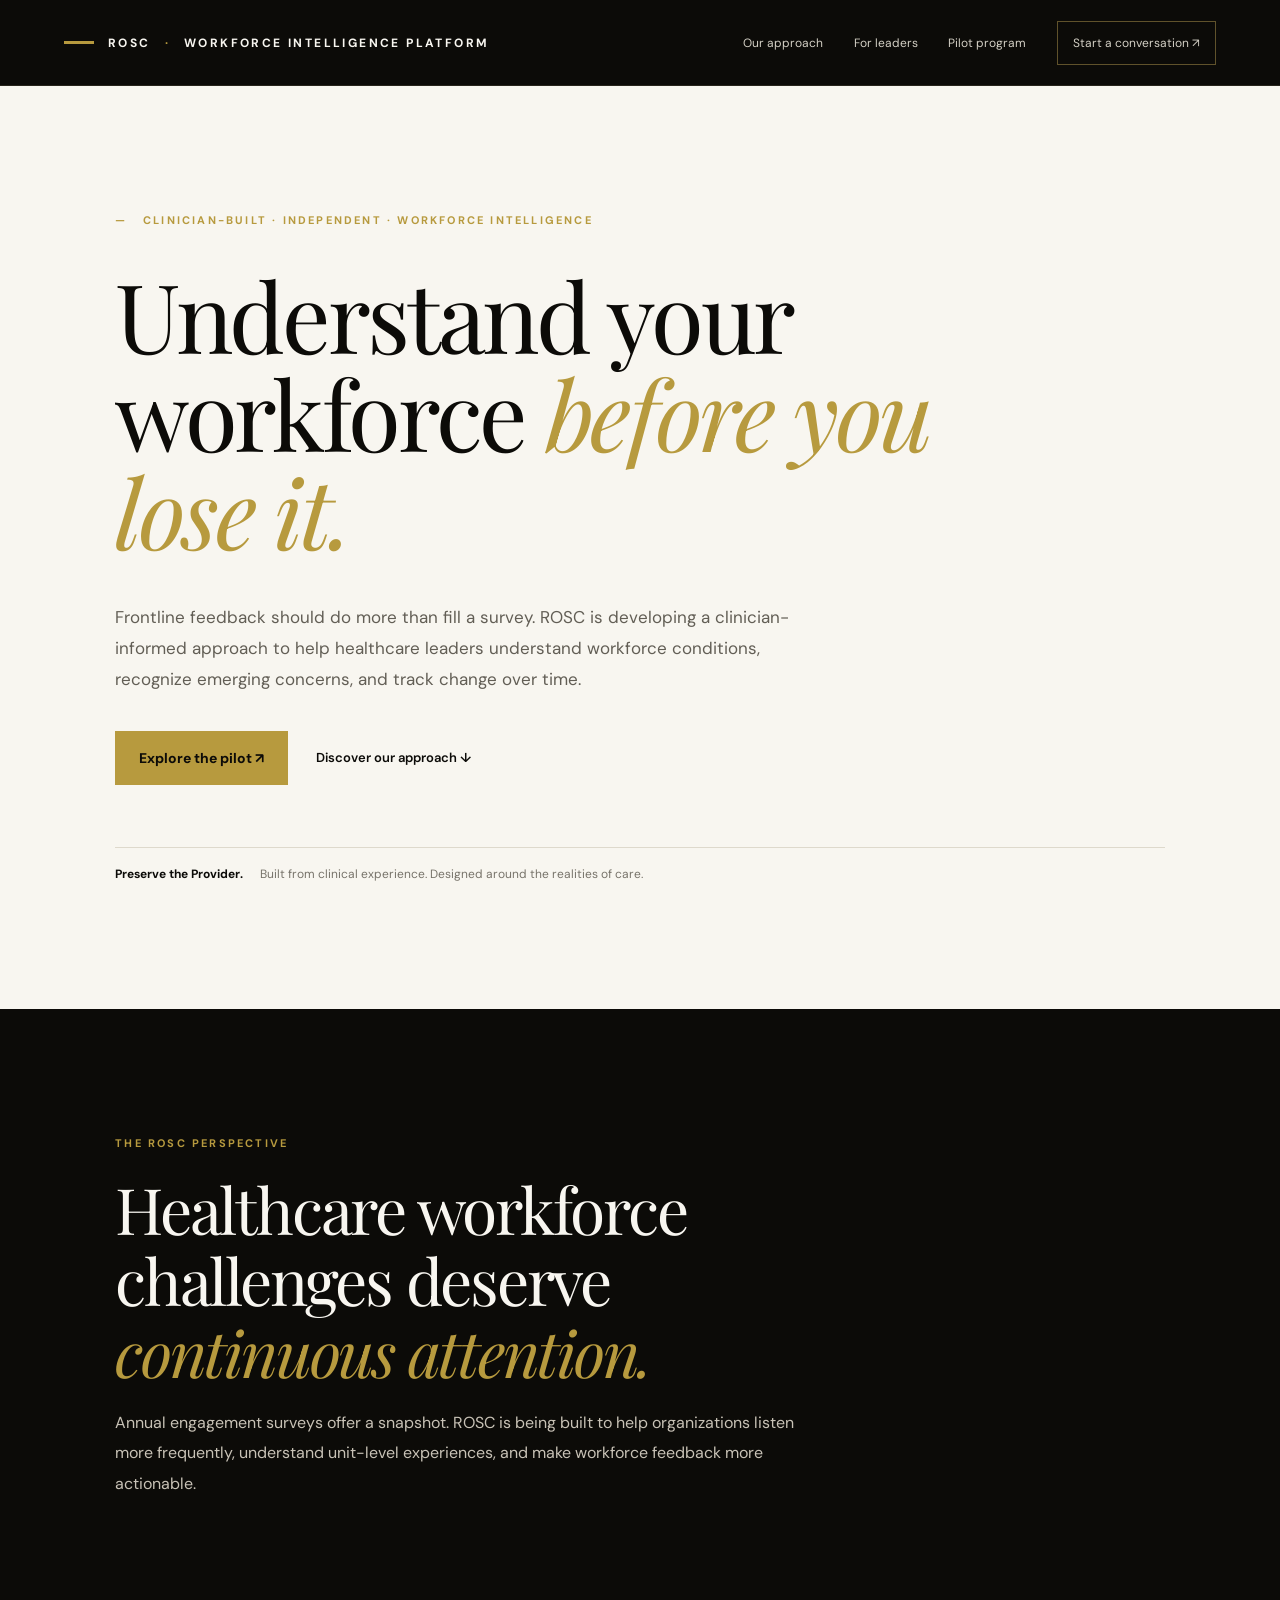
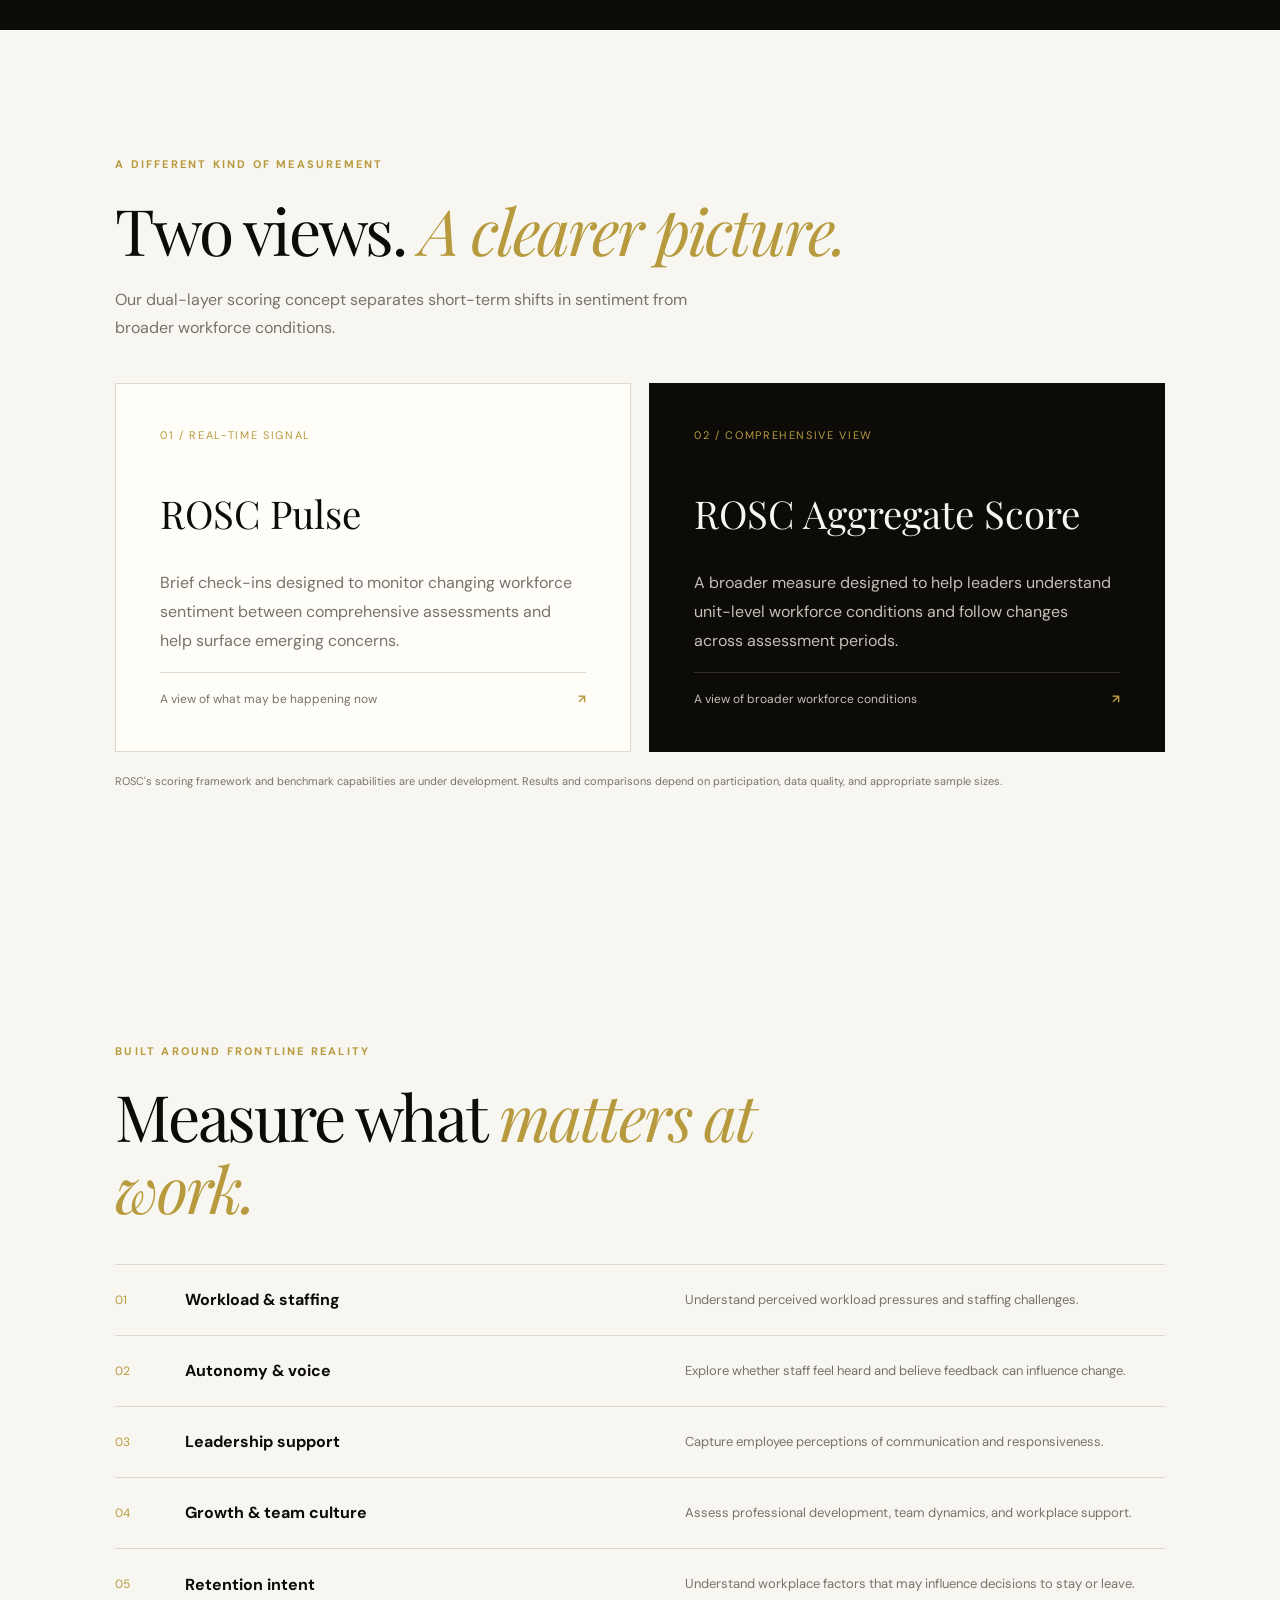
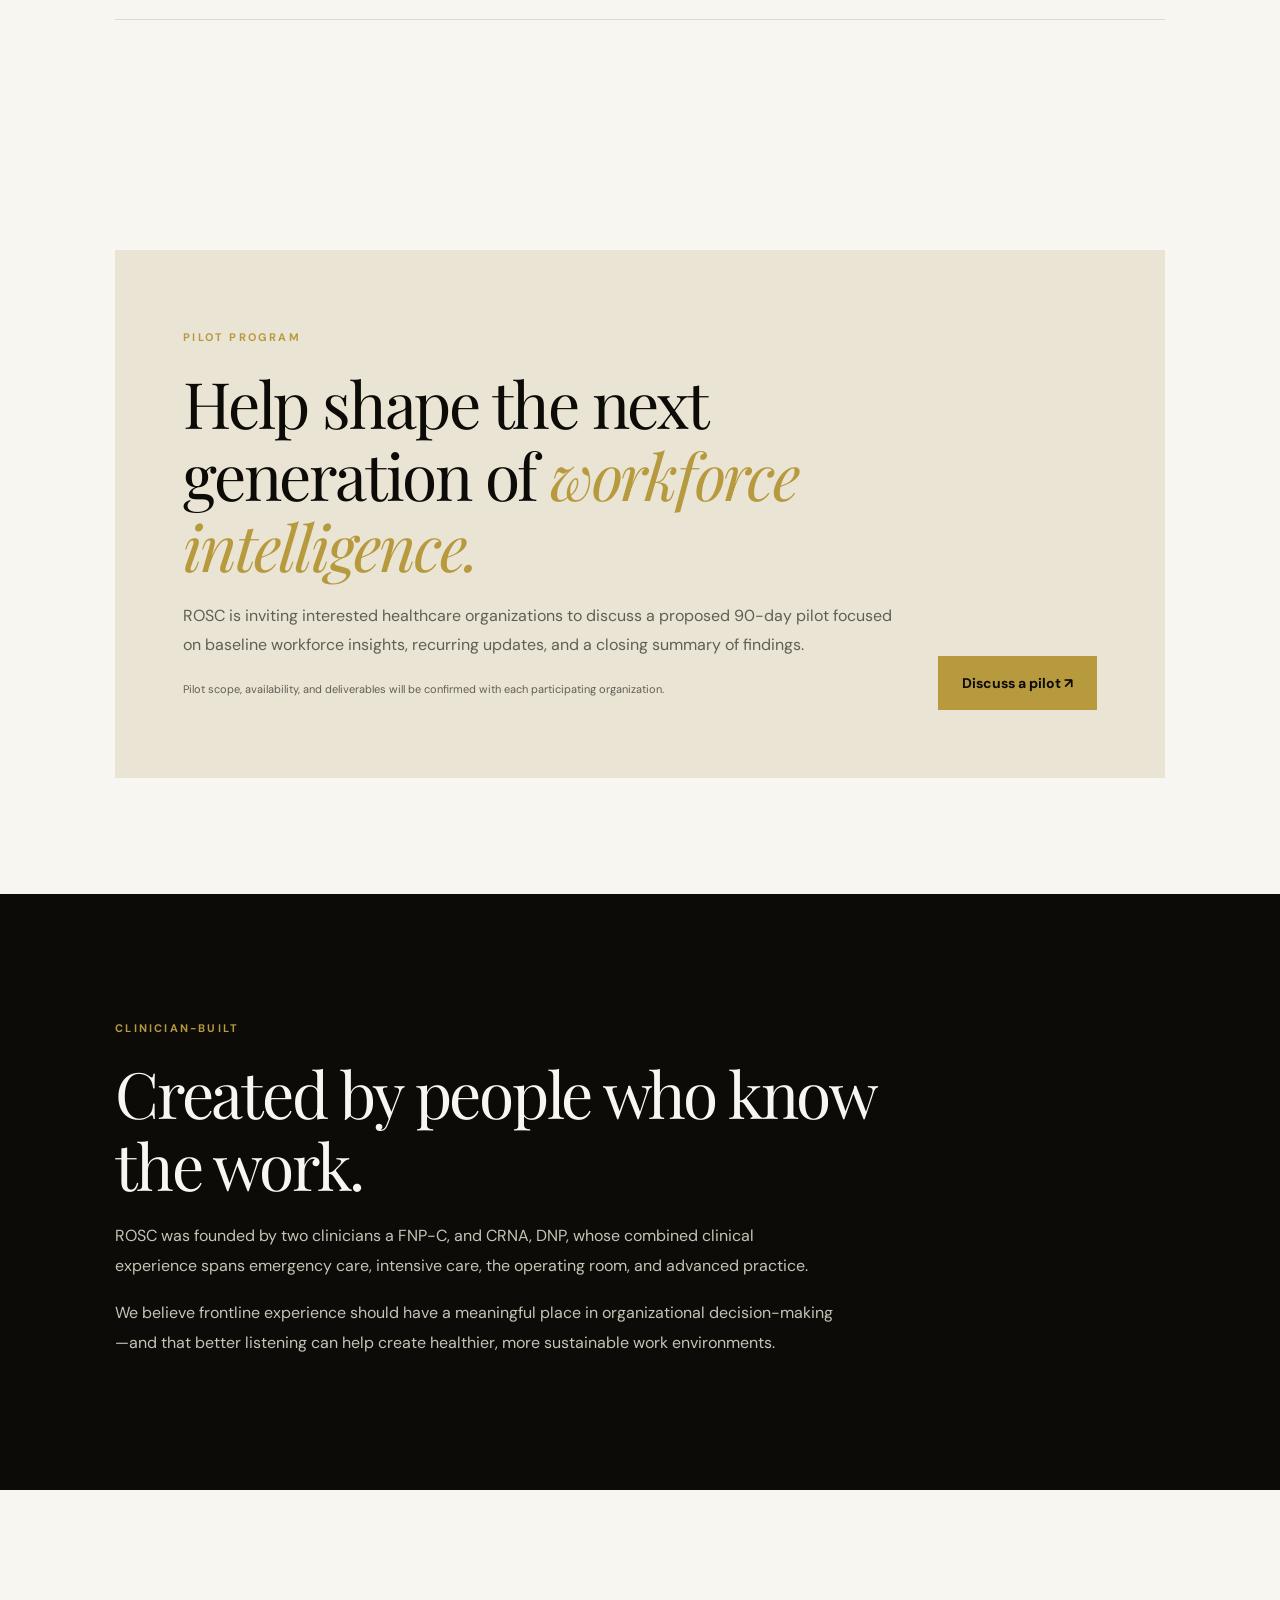
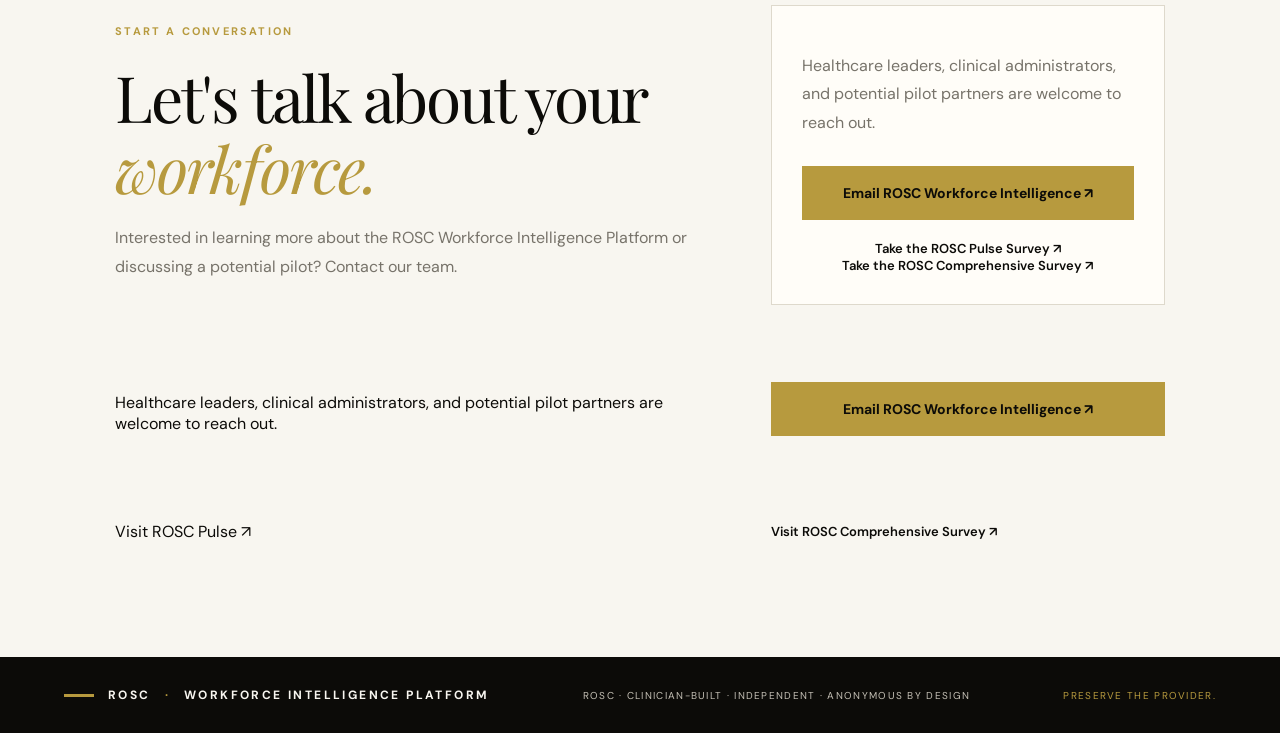
==== commit de539912: "Update index.html" ====
--- a/index.html
+++ b/index.html
@@ -32,5 +32,7 @@
 <a class="textlink" href="/pulse/">Take the ROSC Pulse Survey ↗</a>
 
 <a class="textlink" href="/survey/">Take the ROSC Comprehensive Survey ↗</a>
-</div><p>Healthcare leaders, clinical administrators, and potential pilot partners are welcome to reach out.</p><a class="button full" href="mailto:roscwellness1@gmail.com?subject=ROSC%20Workforce%20Intelligence%20Platform%20Inquiry">Email ROSC Workforce Intelligence ↗</a><a class="textlink" href="https://rosc-survey-git-main-roscwellness1-6226s-projects.vercel.app/pulse" target="_blank" rel="noopener">Visit ROSC Pulse ↗</a></div></section>
+</div><p>Healthcare leaders, clinical administrators, and potential pilot partners are welcome to reach out.</p><a class="button full" href="mailto:roscwellness1@gmail.com?subject=ROSC%20Workforce%20Intelligence%20Platform%20Inquiry">Email ROSC Workforce Intelligence ↗</a><a class="tex<a class="textlink" href="https://rosc-workforce-intelligence-platfor.vercel.app/pulse/" target="_blank" rel="noopener">Visit ROSC Pulse ↗</a>
+
+<a class="textlink" href="https://rosc-workforce-intelligence-platfor.vercel.app/survey/" target="_blank" rel="noopener">Visit ROSC Comprehensive Survey ↗</a>
 </main><footer class="sitefooter"><a class="brand" href="#home"><b></b> ROSC <i>·</i> WORKFORCE INTELLIGENCE PLATFORM</a><p>ROSC · CLINICIAN-BUILT · INDEPENDENT · ANONYMOUS BY DESIGN</p><span>PRESERVE THE PROVIDER.</span></footer><script src="script.js"></script></body></html>
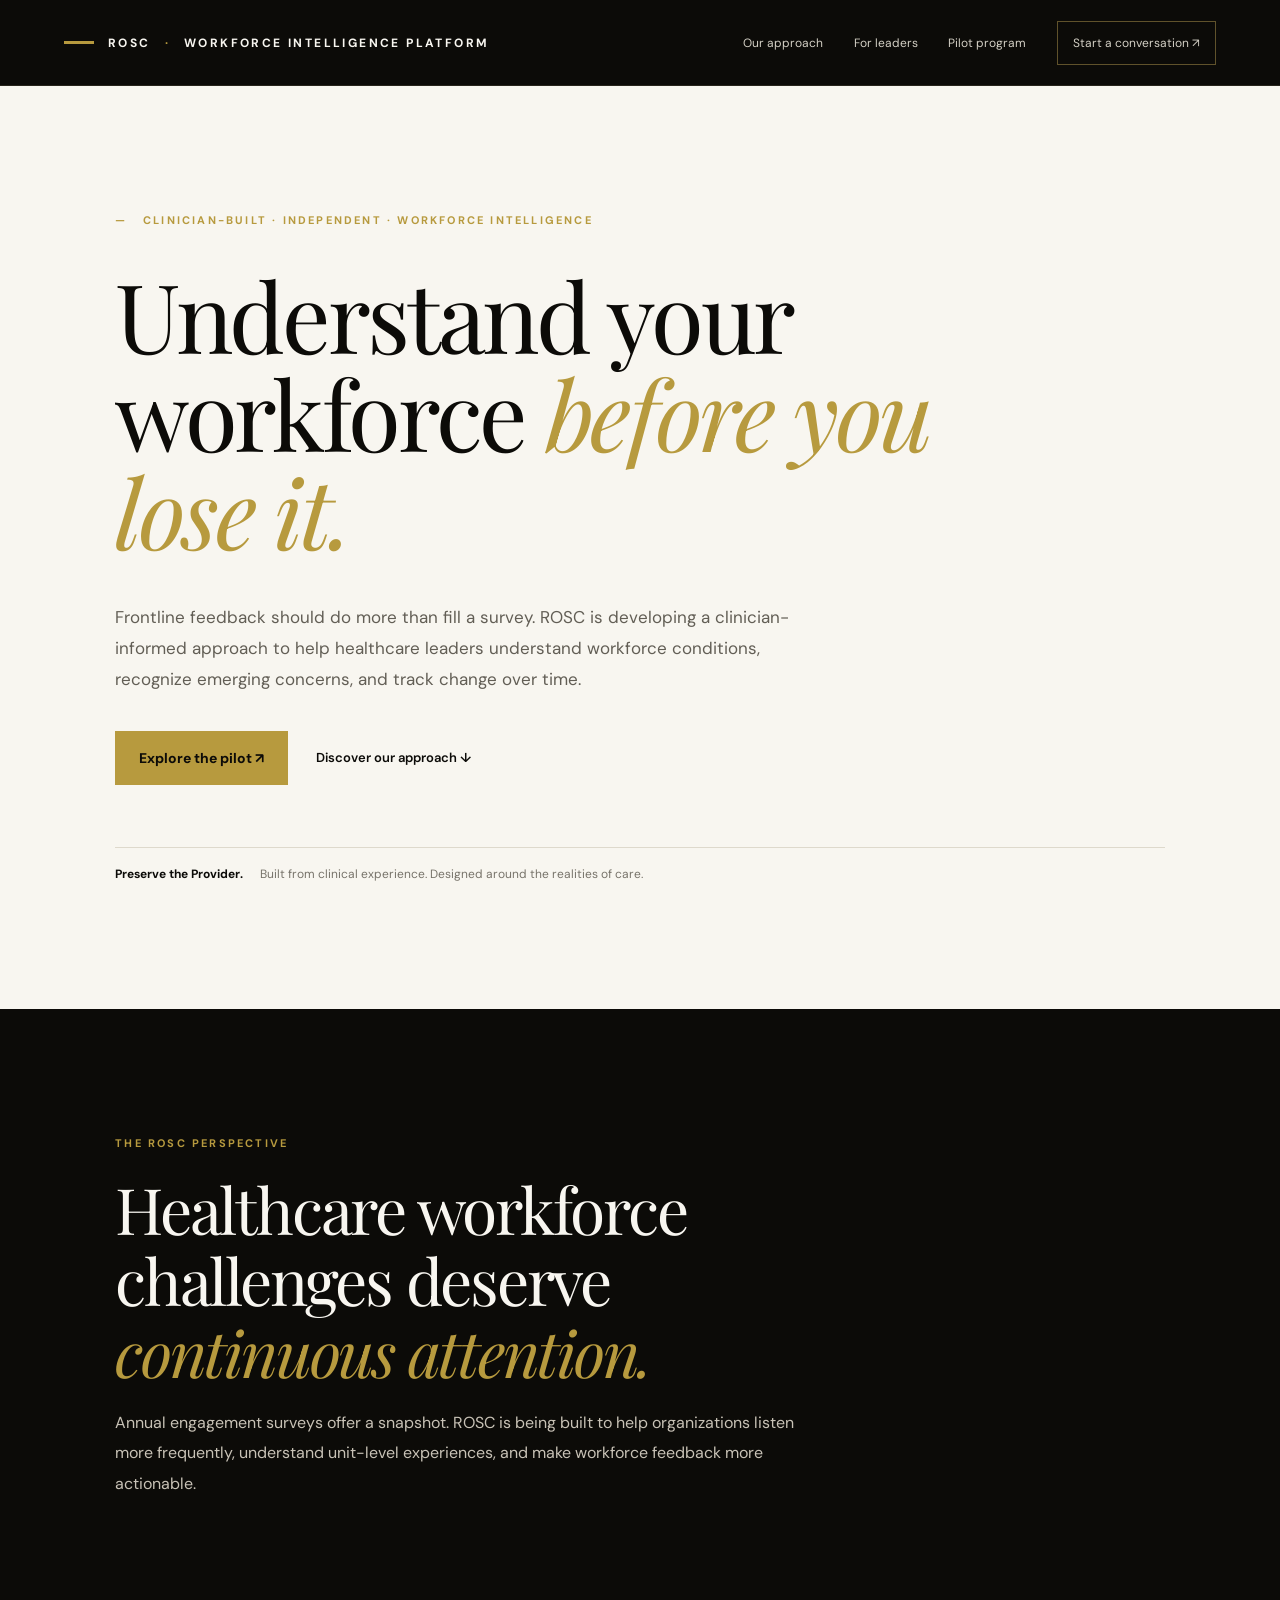
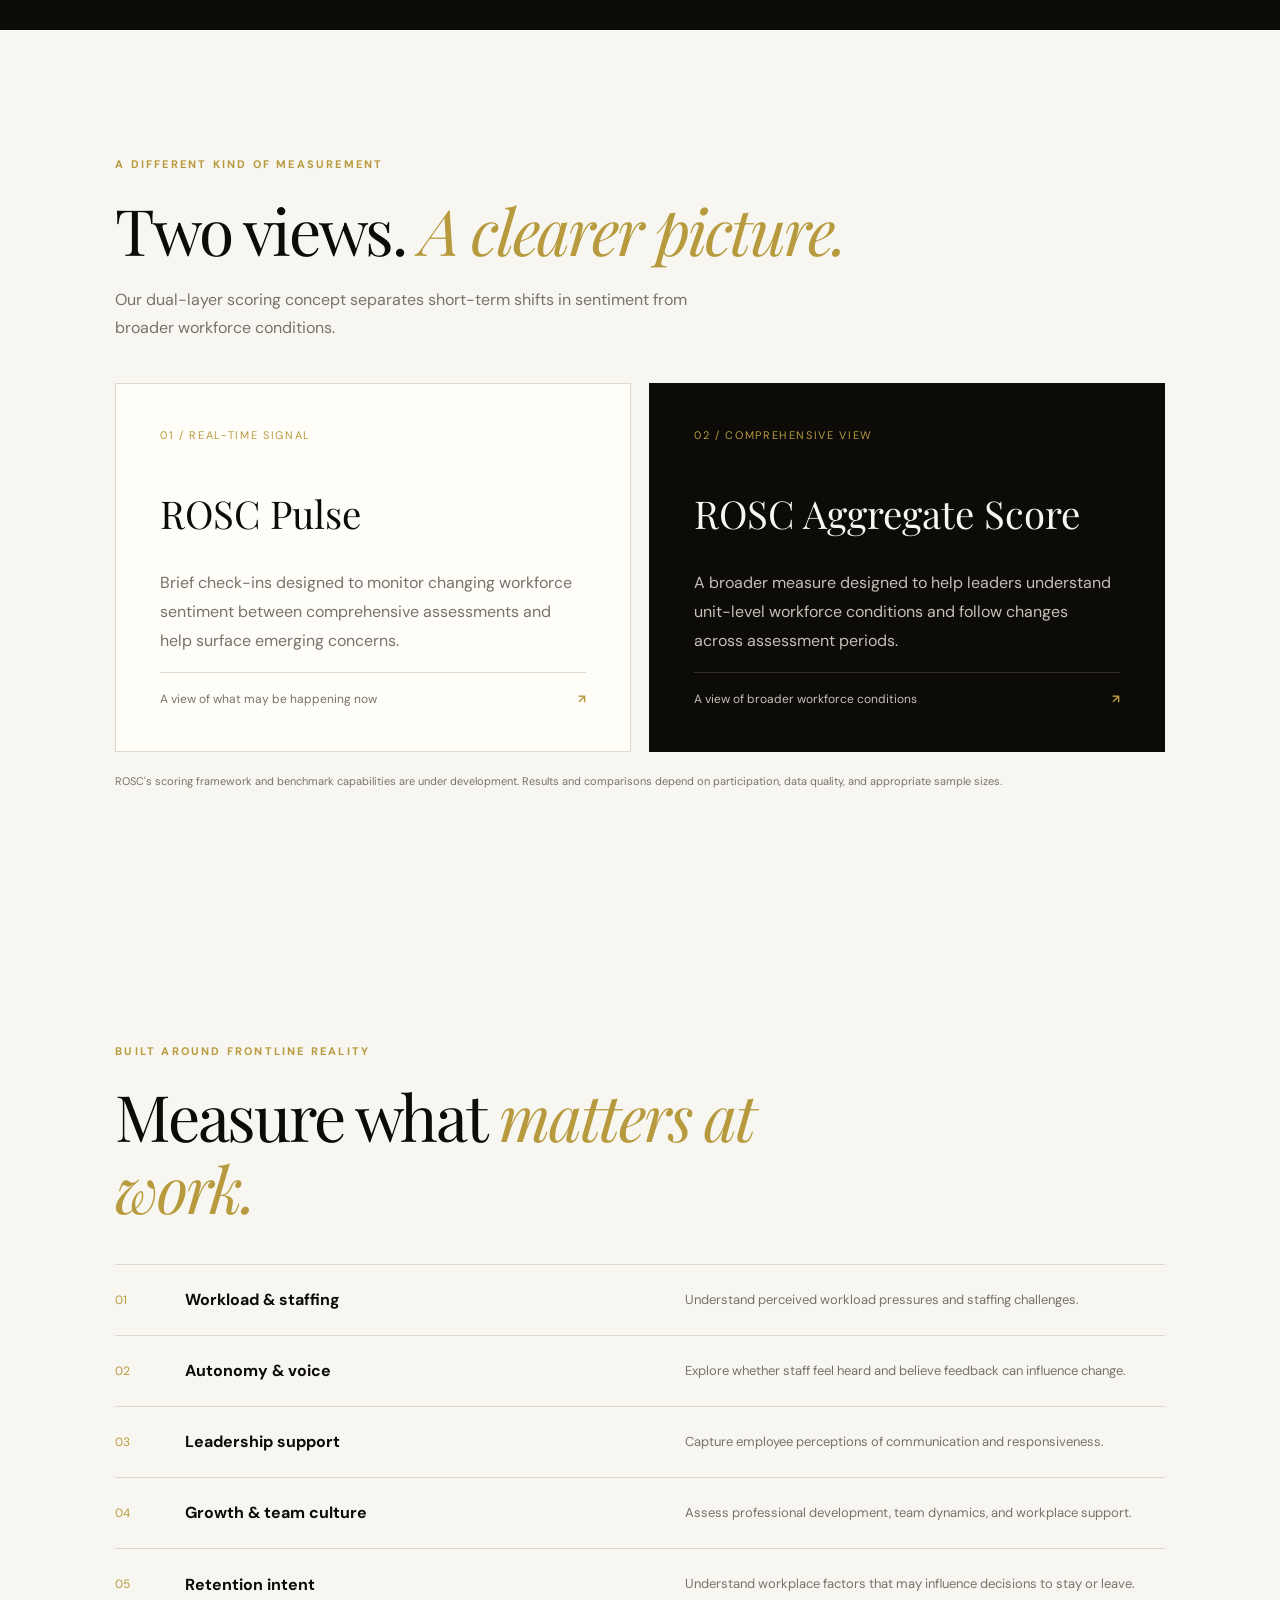
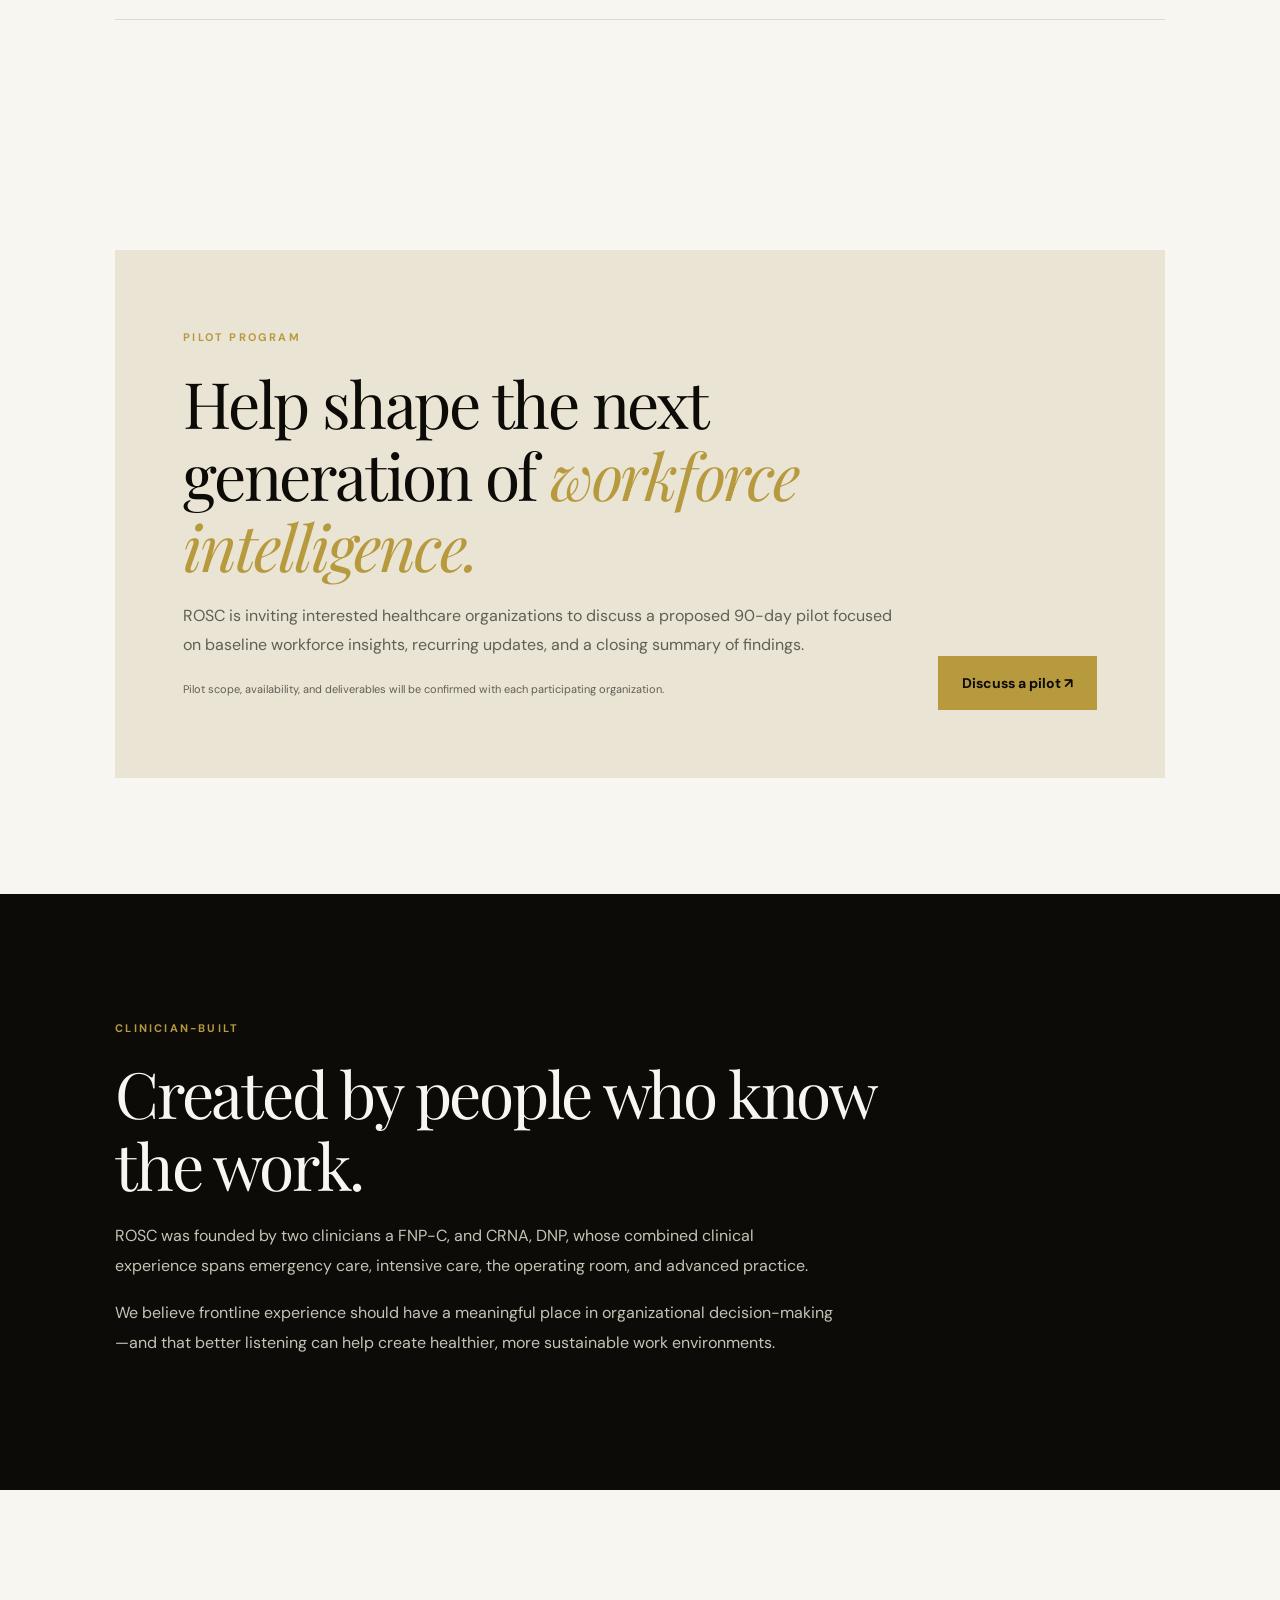
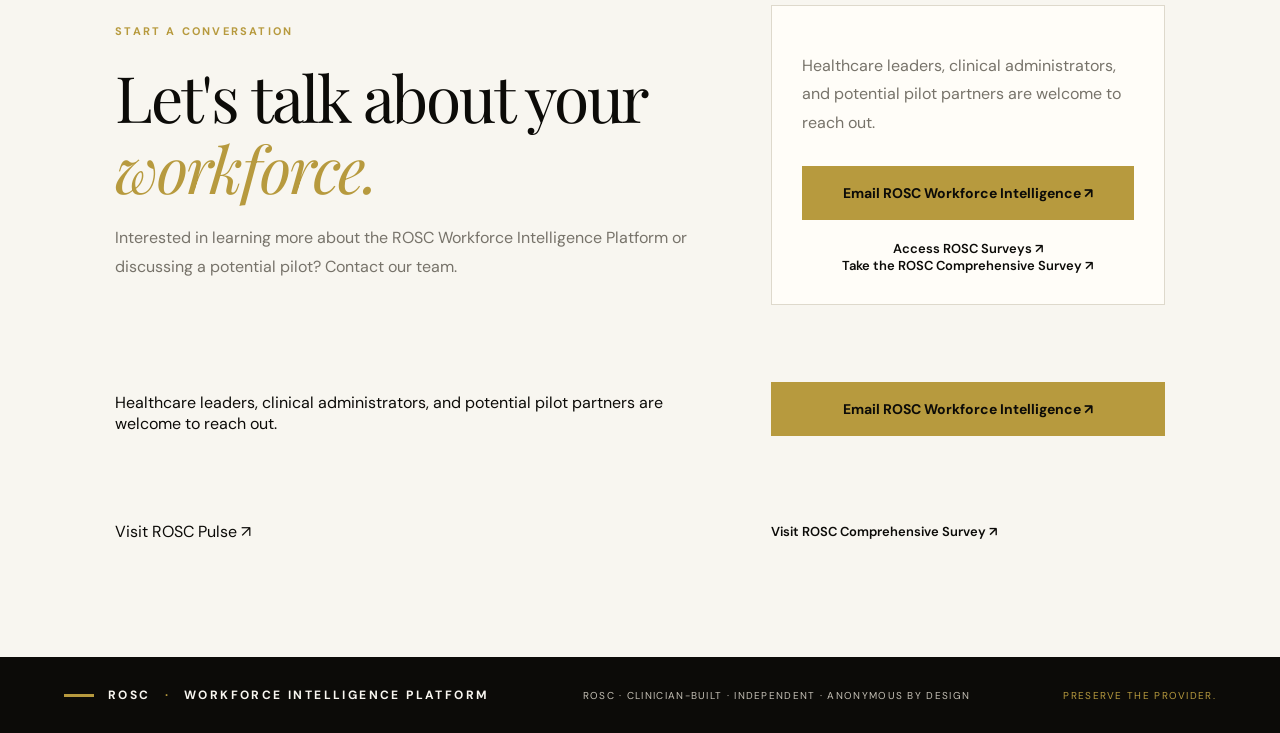
==== commit e3a206e3: "Update index.html" ====
--- a/index.html
+++ b/index.html
@@ -28,8 +28,8 @@
 <p>Healthcare leaders, clinical administrators, and potential pilot partners are welcome to reach out.</p>
 
 <a class="button full" href="mailto:roscwellness1@gmail.com?subject=ROSC%20Workforce%20Intelligence%20Platform%20Inquiry">Email ROSC Workforce Intelligence ↗</a>
+<a class="textlink" href="https://rosc-survey.vercel.app/" target="_blank" rel="noopener">Access ROSC Surveys ↗</a>
 
-<a class="textlink" href="/pulse/">Take the ROSC Pulse Survey ↗</a>
 
 <a class="textlink" href="/survey/">Take the ROSC Comprehensive Survey ↗</a>
 </div><p>Healthcare leaders, clinical administrators, and potential pilot partners are welcome to reach out.</p><a class="button full" href="mailto:roscwellness1@gmail.com?subject=ROSC%20Workforce%20Intelligence%20Platform%20Inquiry">Email ROSC Workforce Intelligence ↗</a><a class="tex<a class="textlink" href="https://rosc-workforce-intelligence-platfor.vercel.app/pulse/" target="_blank" rel="noopener">Visit ROSC Pulse ↗</a>
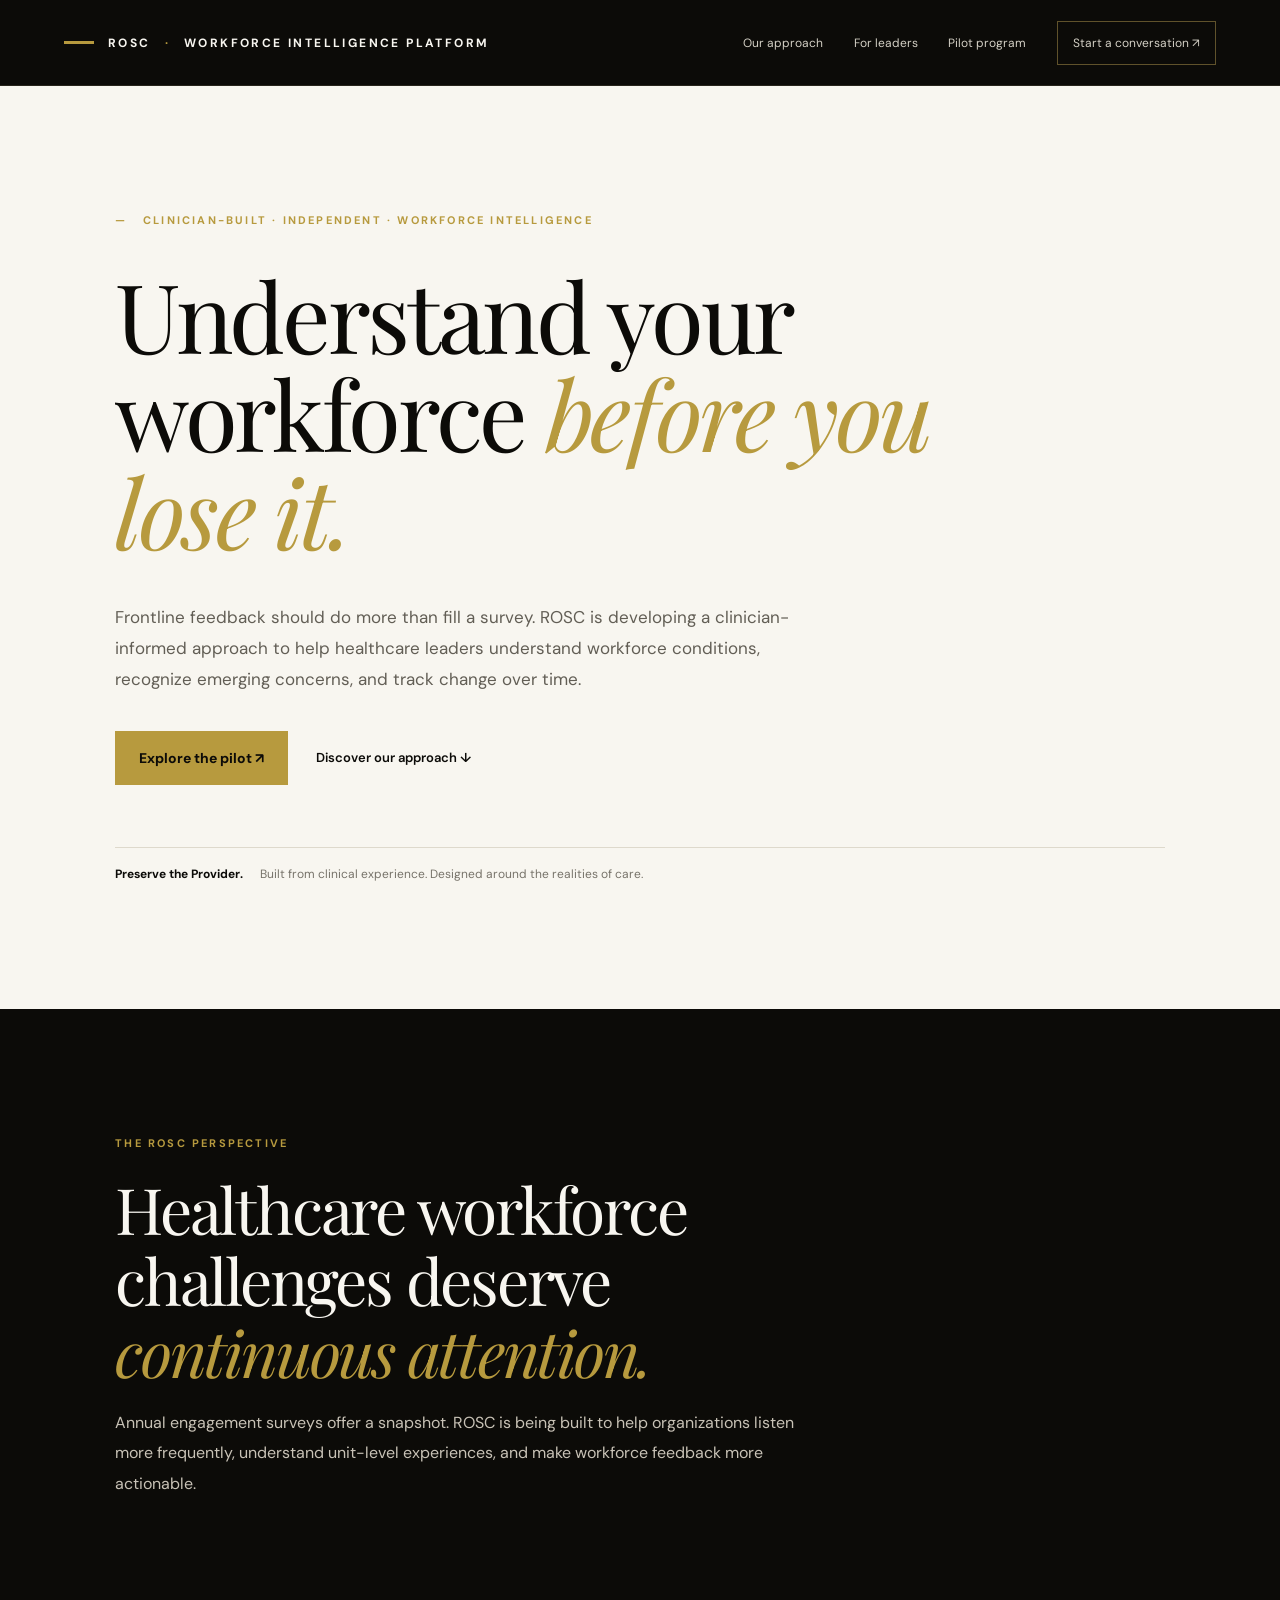
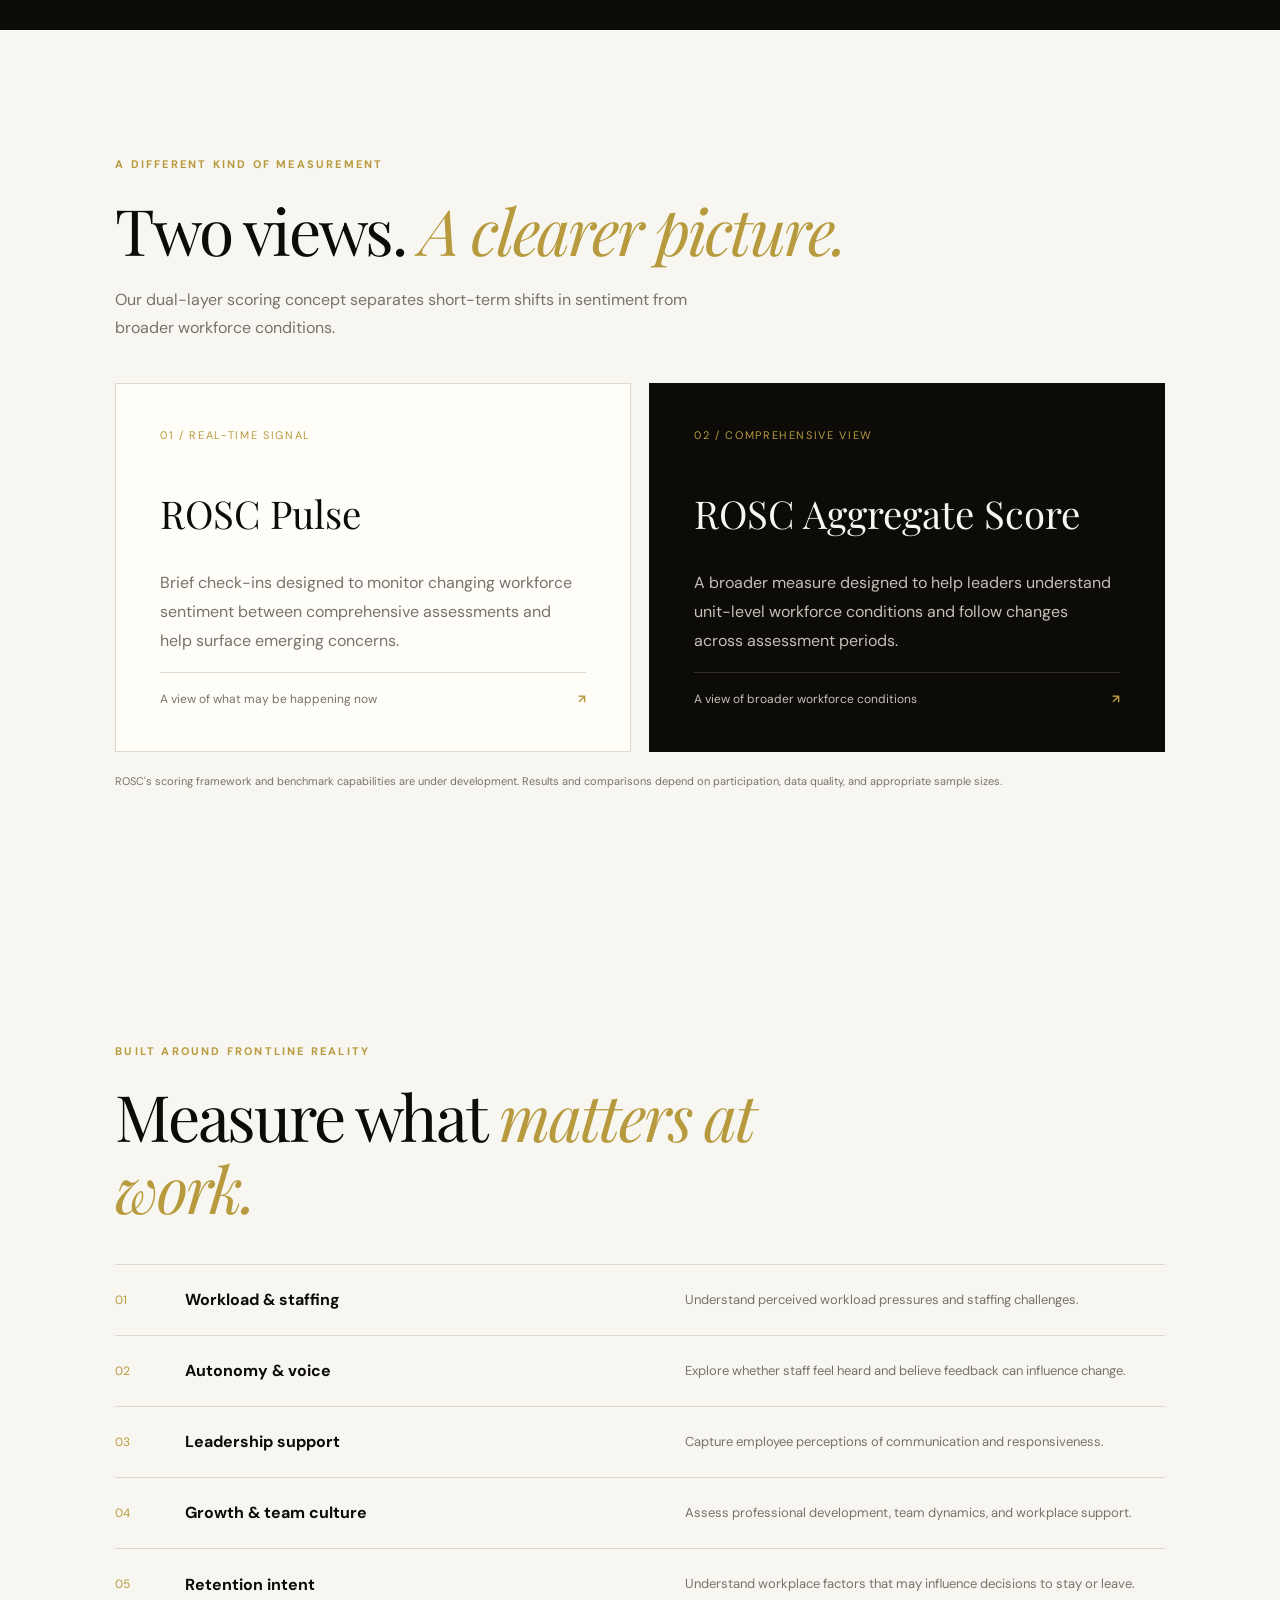
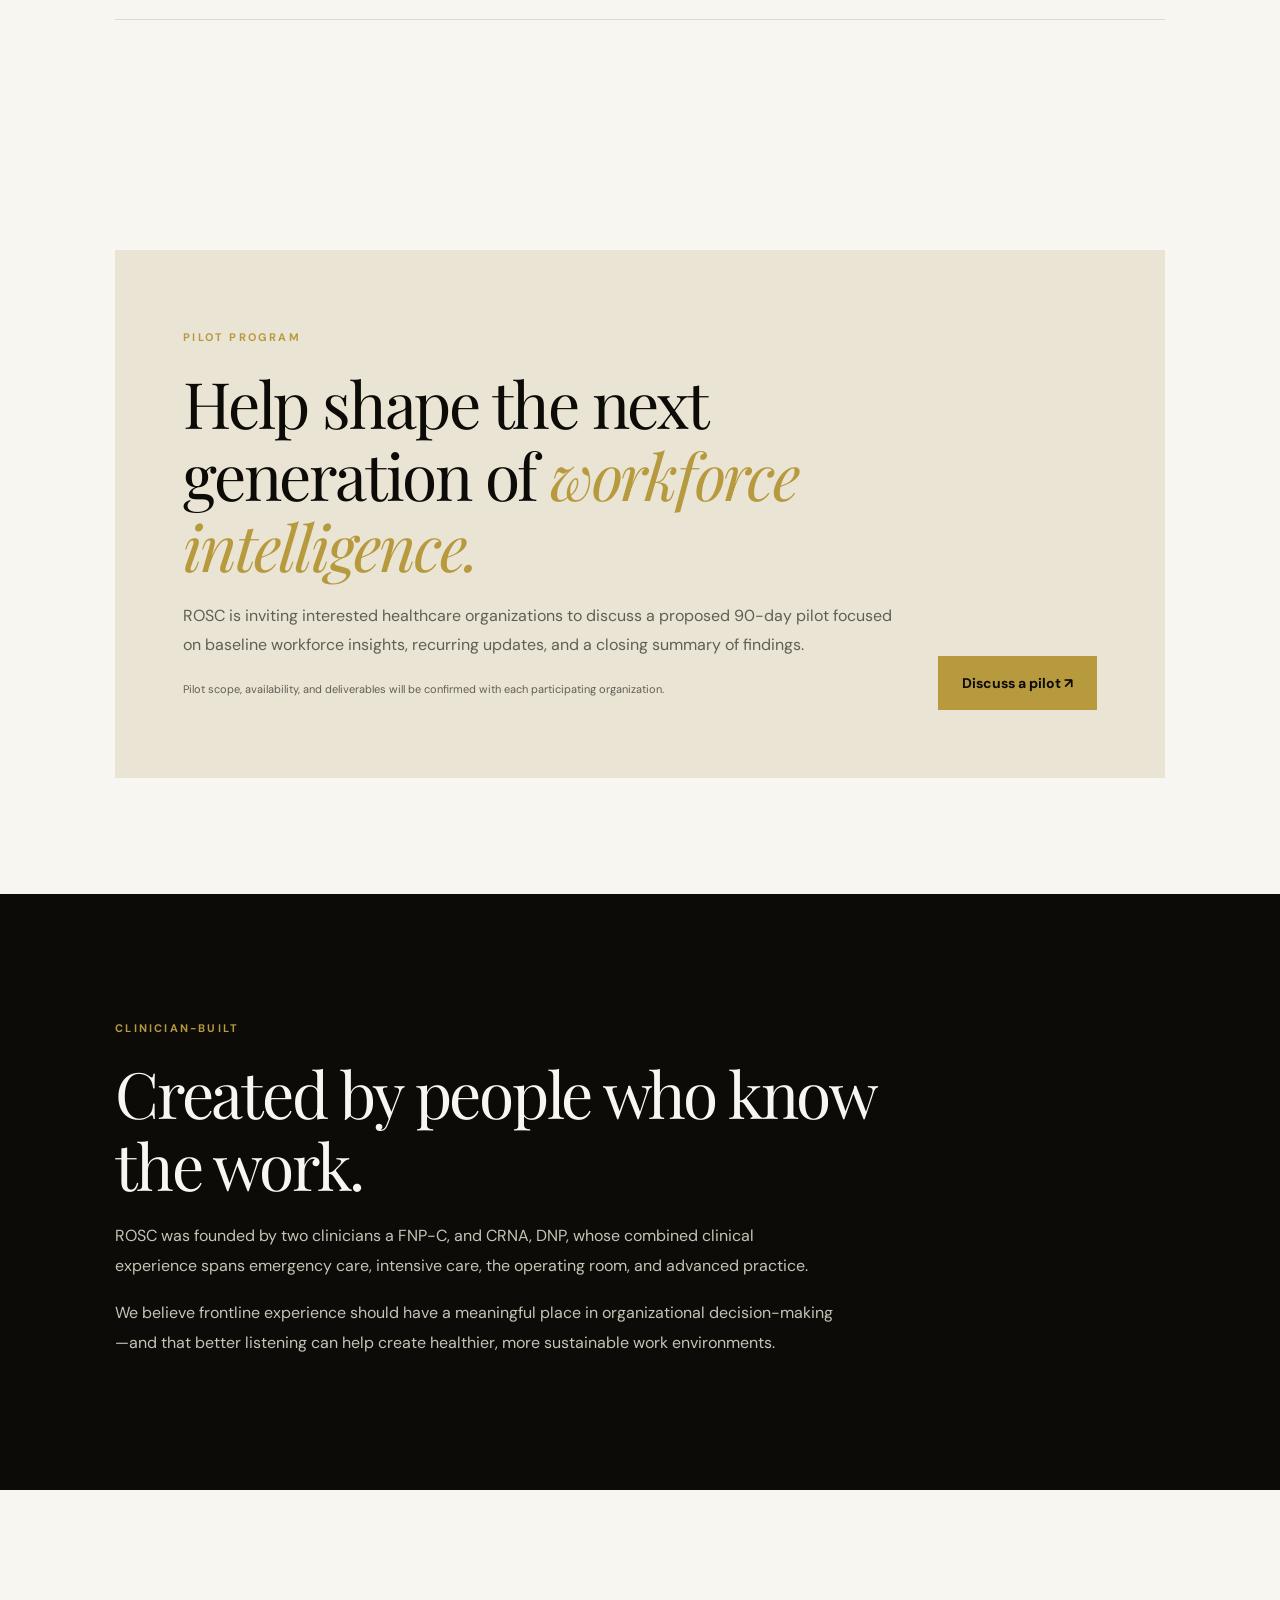
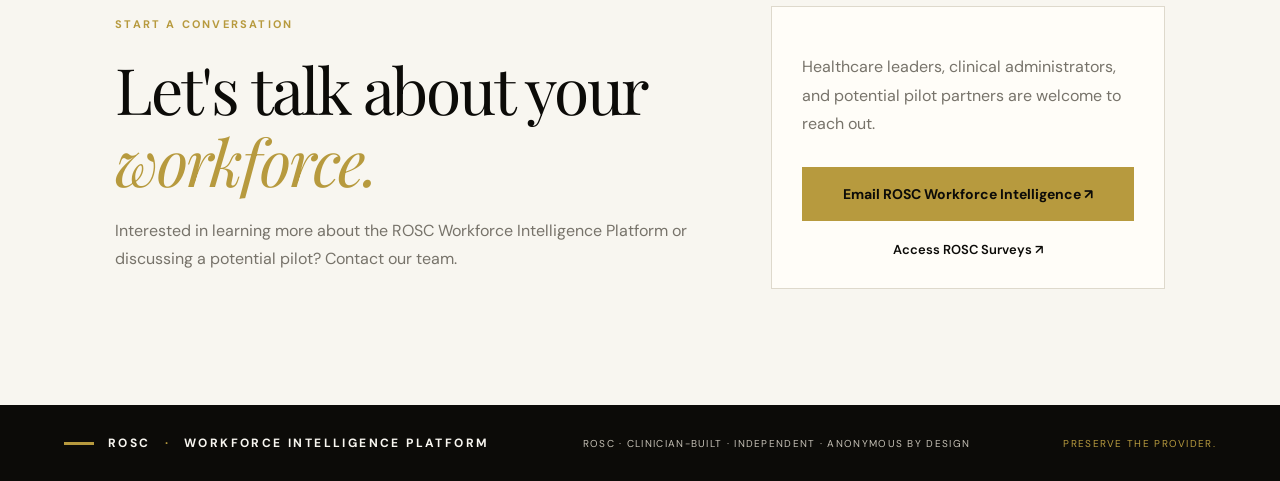
==== commit 02f926e4: "Update index.html" ====
--- a/index.html
+++ b/index.html
@@ -24,15 +24,19 @@
 <div class="rows"><div><span>01</span><h3>Workload & staffing</h3><p>Understand perceived workload pressures and staffing challenges.</p></div><div><span>02</span><h3>Autonomy & voice</h3><p>Explore whether staff feel heard and believe feedback can influence change.</p></div><div><span>03</span><h3>Leadership support</h3><p>Capture employee perceptions of communication and responsiveness.</p></div><div><span>04</span><h3>Growth & team culture</h3><p>Assess professional development, team dynamics, and workplace support.</p></div><div><span>05</span><h3>Retention intent</h3><p>Understand workplace factors that may influence decisions to stay or leave.</p></div></div></section>
 <section class="section" id="pilot"><div class="pilot"><div><p class="eyebrow">PILOT PROGRAM</p><h2>Help shape the next generation of <em>workforce intelligence.</em></h2><p>ROSC is inviting interested healthcare organizations to discuss a proposed 90-day pilot focused on baseline workforce insights, recurring updates, and a closing summary of findings.</p><p class="fine">Pilot scope, availability, and deliverables will be confirmed with each participating organization.</p></div><a class="button" href=mailto:roscwellness1@gmail.com>Discuss a pilot ↗</a></div></section>
 <section class="section about"><p class="eyebrow">CLINICIAN-BUILT</p><h2>Created by people who know the work.</h2><p>ROSC was founded by two clinicians a FNP-C, and CRNA, DNP, whose combined clinical experience spans emergency care, intensive care, the operating room, and advanced practice.</p><p>We believe frontline experience should have a meaningful place in organizational decision-making—and that better listening can help create healthier, more sustainable work environments.</p></section>
-<section class="section contact" id="contact"><div><p class="eyebrow">START A CONVERSATION</p><h2>Let's talk about your <em>workforce.</em></h2><p>Interested in learning more about the ROSC Workforce Intelligence Platform or discussing a potential pilot? Contact our team.</p></div><div class="contactbox">
+<section class="section contact" id="contact">
+<div>
+<p class="eyebrow">START A CONVERSATION</p>
+<h2>Let's talk about your <em>workforce.</em></h2>
+<p>Interested in learning more about the ROSC Workforce Intelligence Platform or discussing a potential pilot? Contact our team.</p>
+</div>
+
+<div class="contactbox">
 <p>Healthcare leaders, clinical administrators, and potential pilot partners are welcome to reach out.</p>
 
 <a class="button full" href="mailto:roscwellness1@gmail.com?subject=ROSC%20Workforce%20Intelligence%20Platform%20Inquiry">Email ROSC Workforce Intelligence ↗</a>
+
 <a class="textlink" href="https://rosc-survey.vercel.app/" target="_blank" rel="noopener">Access ROSC Surveys ↗</a>
-
-
-<a class="textlink" href="/survey/">Take the ROSC Comprehensive Survey ↗</a>
-</div><p>Healthcare leaders, clinical administrators, and potential pilot partners are welcome to reach out.</p><a class="button full" href="mailto:roscwellness1@gmail.com?subject=ROSC%20Workforce%20Intelligence%20Platform%20Inquiry">Email ROSC Workforce Intelligence ↗</a><a class="tex<a class="textlink" href="https://rosc-workforce-intelligence-platfor.vercel.app/pulse/" target="_blank" rel="noopener">Visit ROSC Pulse ↗</a>
-
-<a class="textlink" href="https://rosc-workforce-intelligence-platfor.vercel.app/survey/" target="_blank" rel="noopener">Visit ROSC Comprehensive Survey ↗</a>
+</div>
+</section>
 </main><footer class="sitefooter"><a class="brand" href="#home"><b></b> ROSC <i>·</i> WORKFORCE INTELLIGENCE PLATFORM</a><p>ROSC · CLINICIAN-BUILT · INDEPENDENT · ANONYMOUS BY DESIGN</p><span>PRESERVE THE PROVIDER.</span></footer><script src="script.js"></script></body></html>
